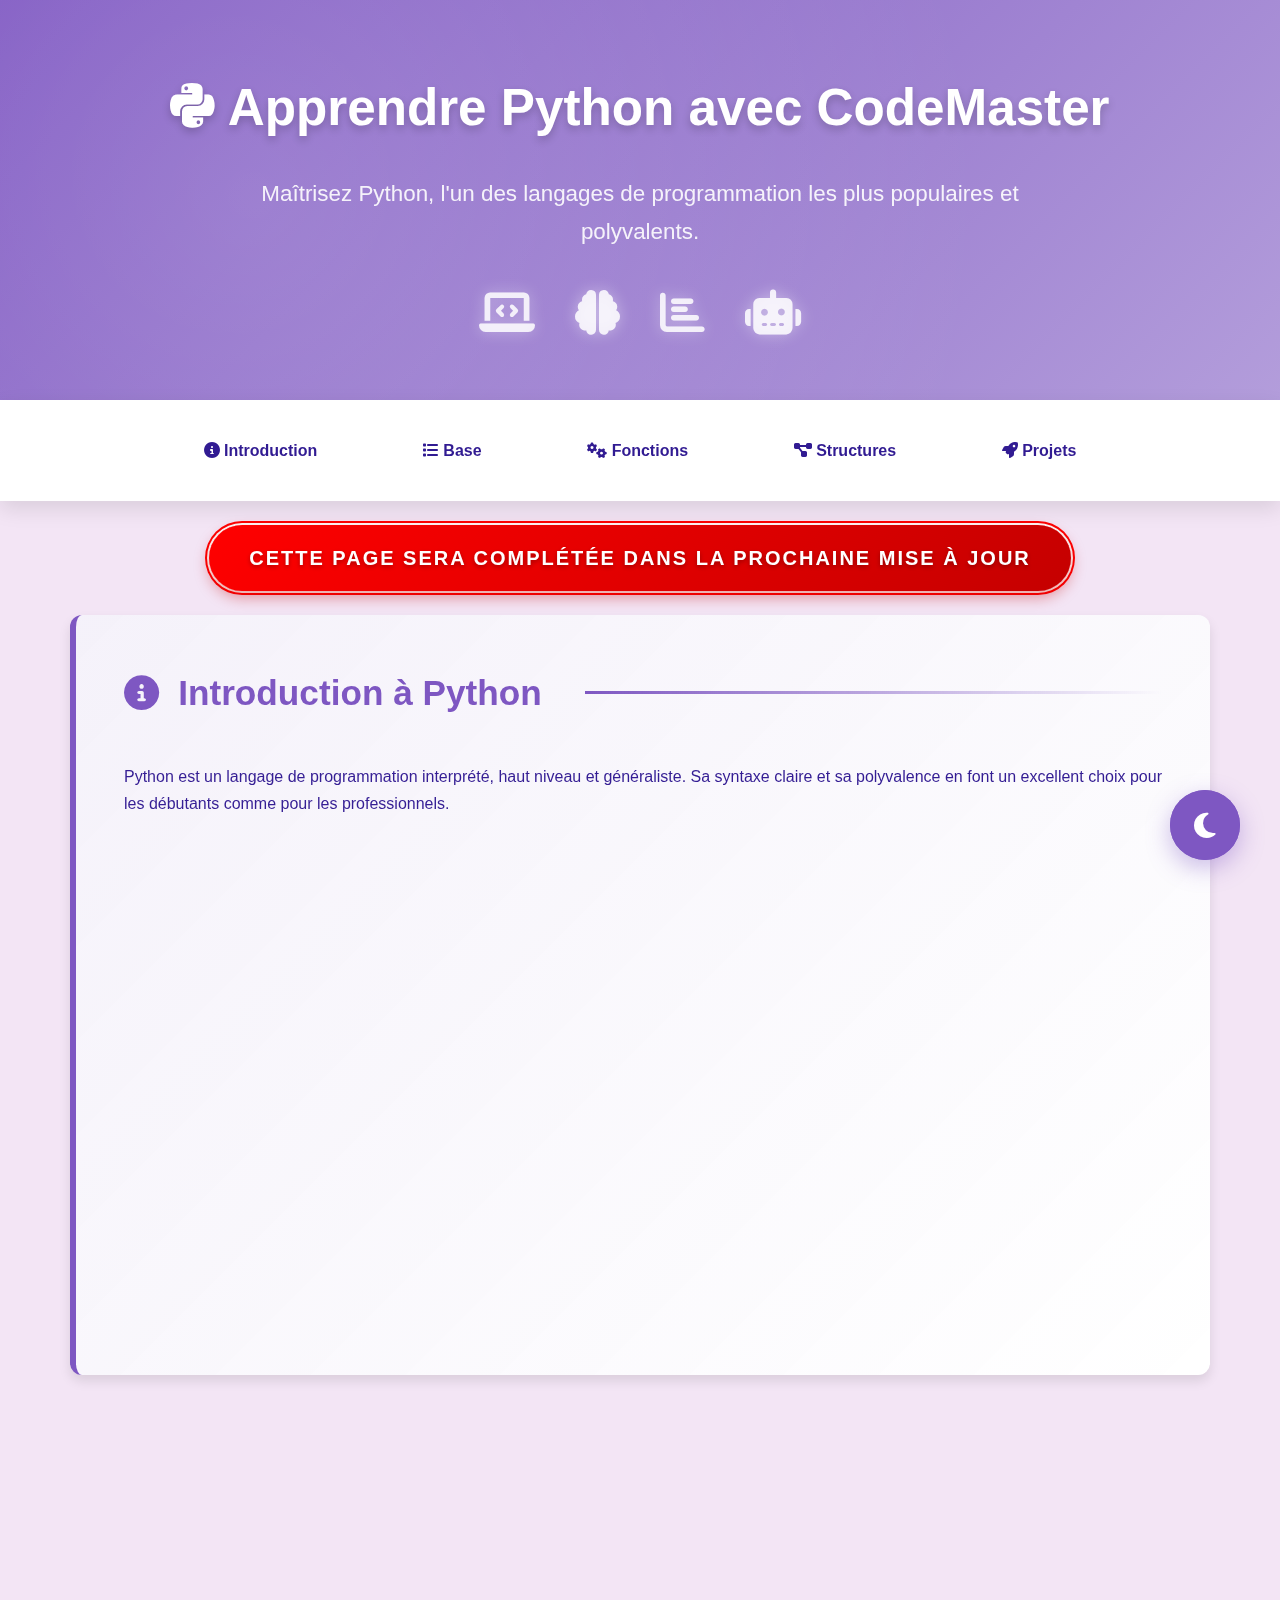
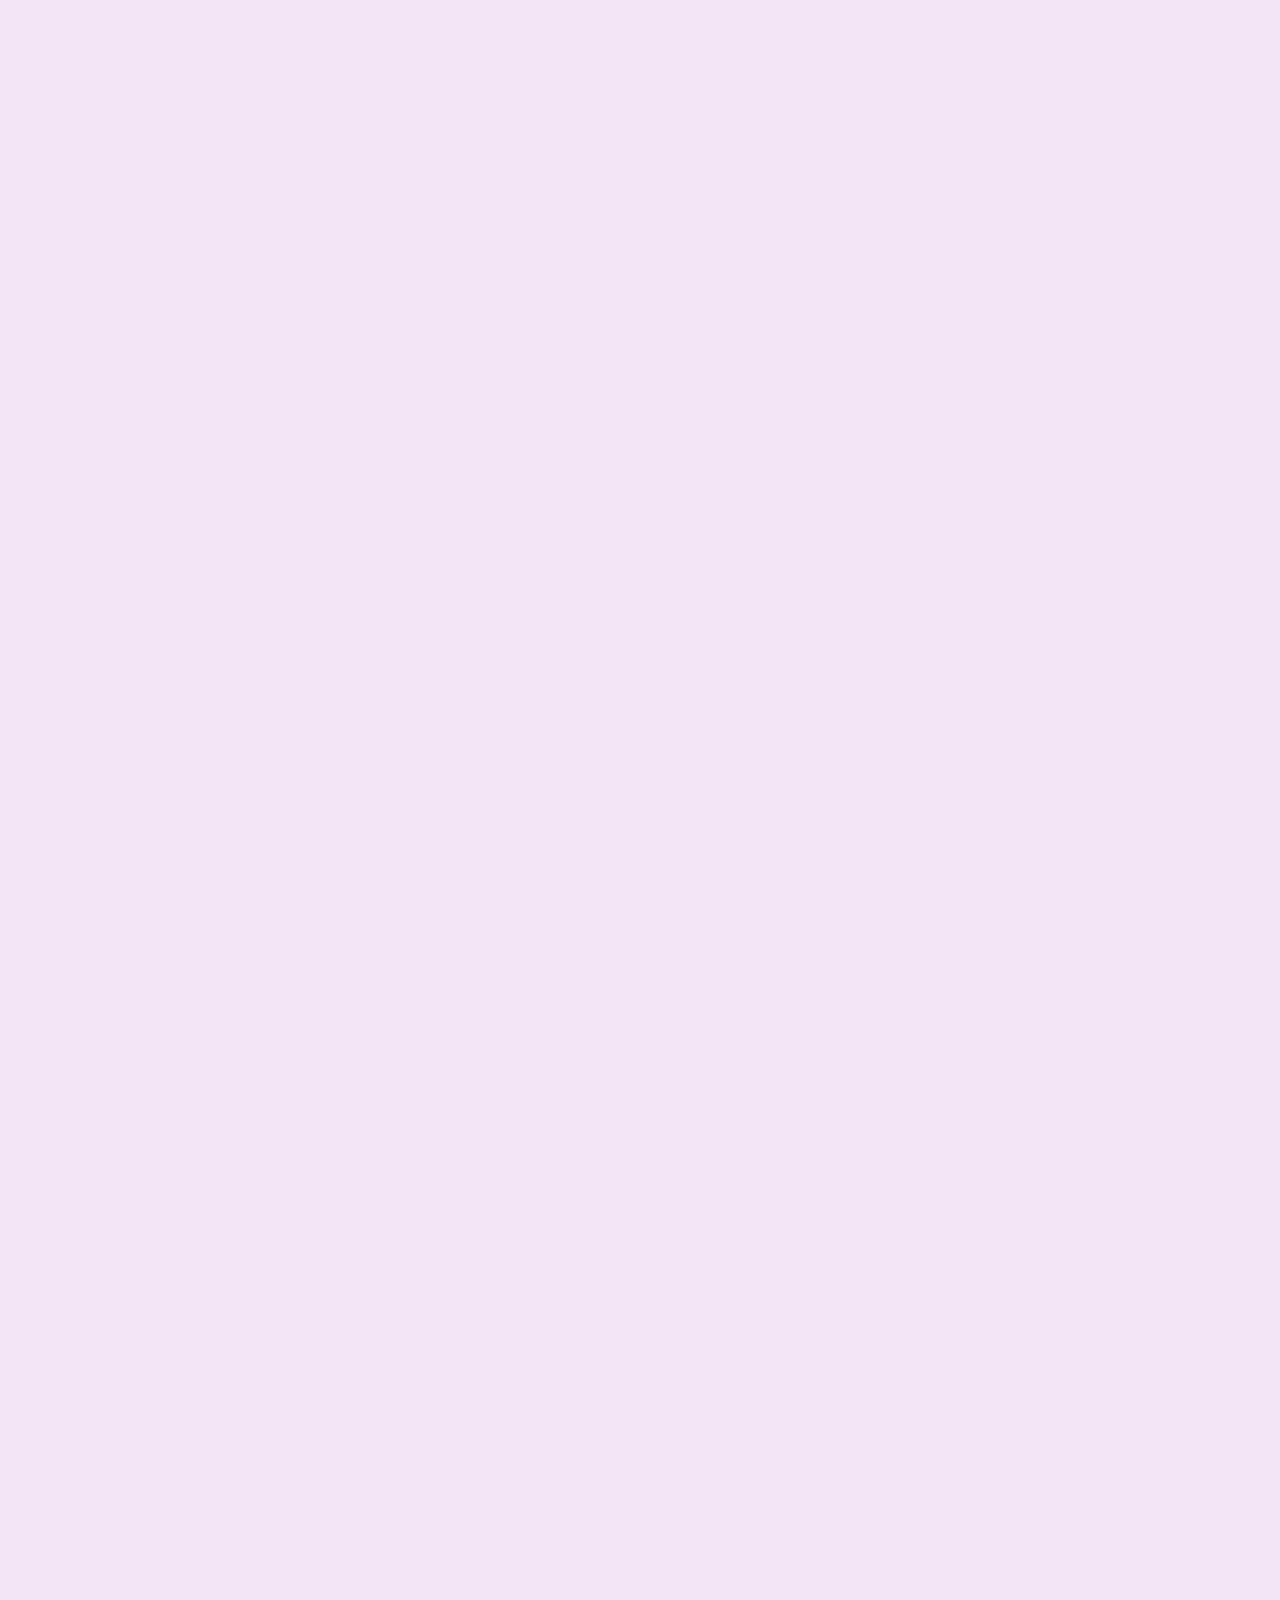
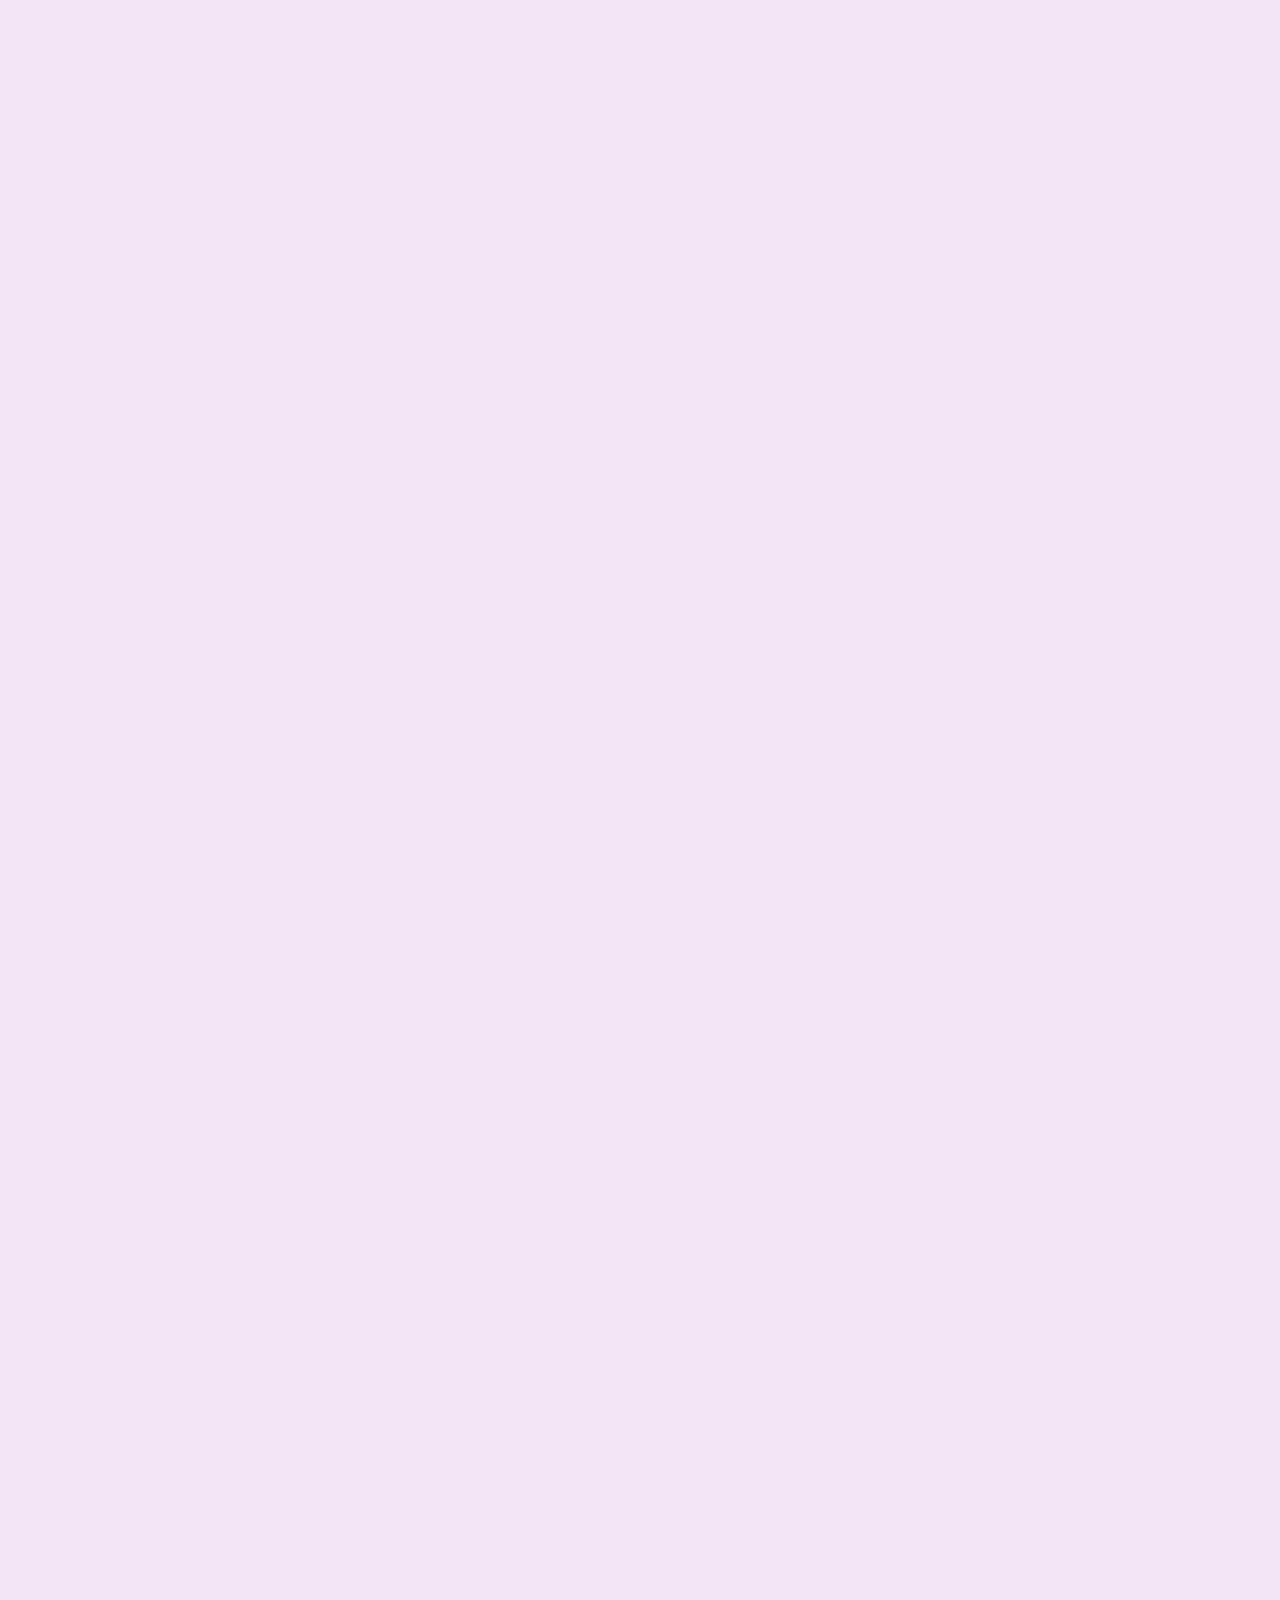
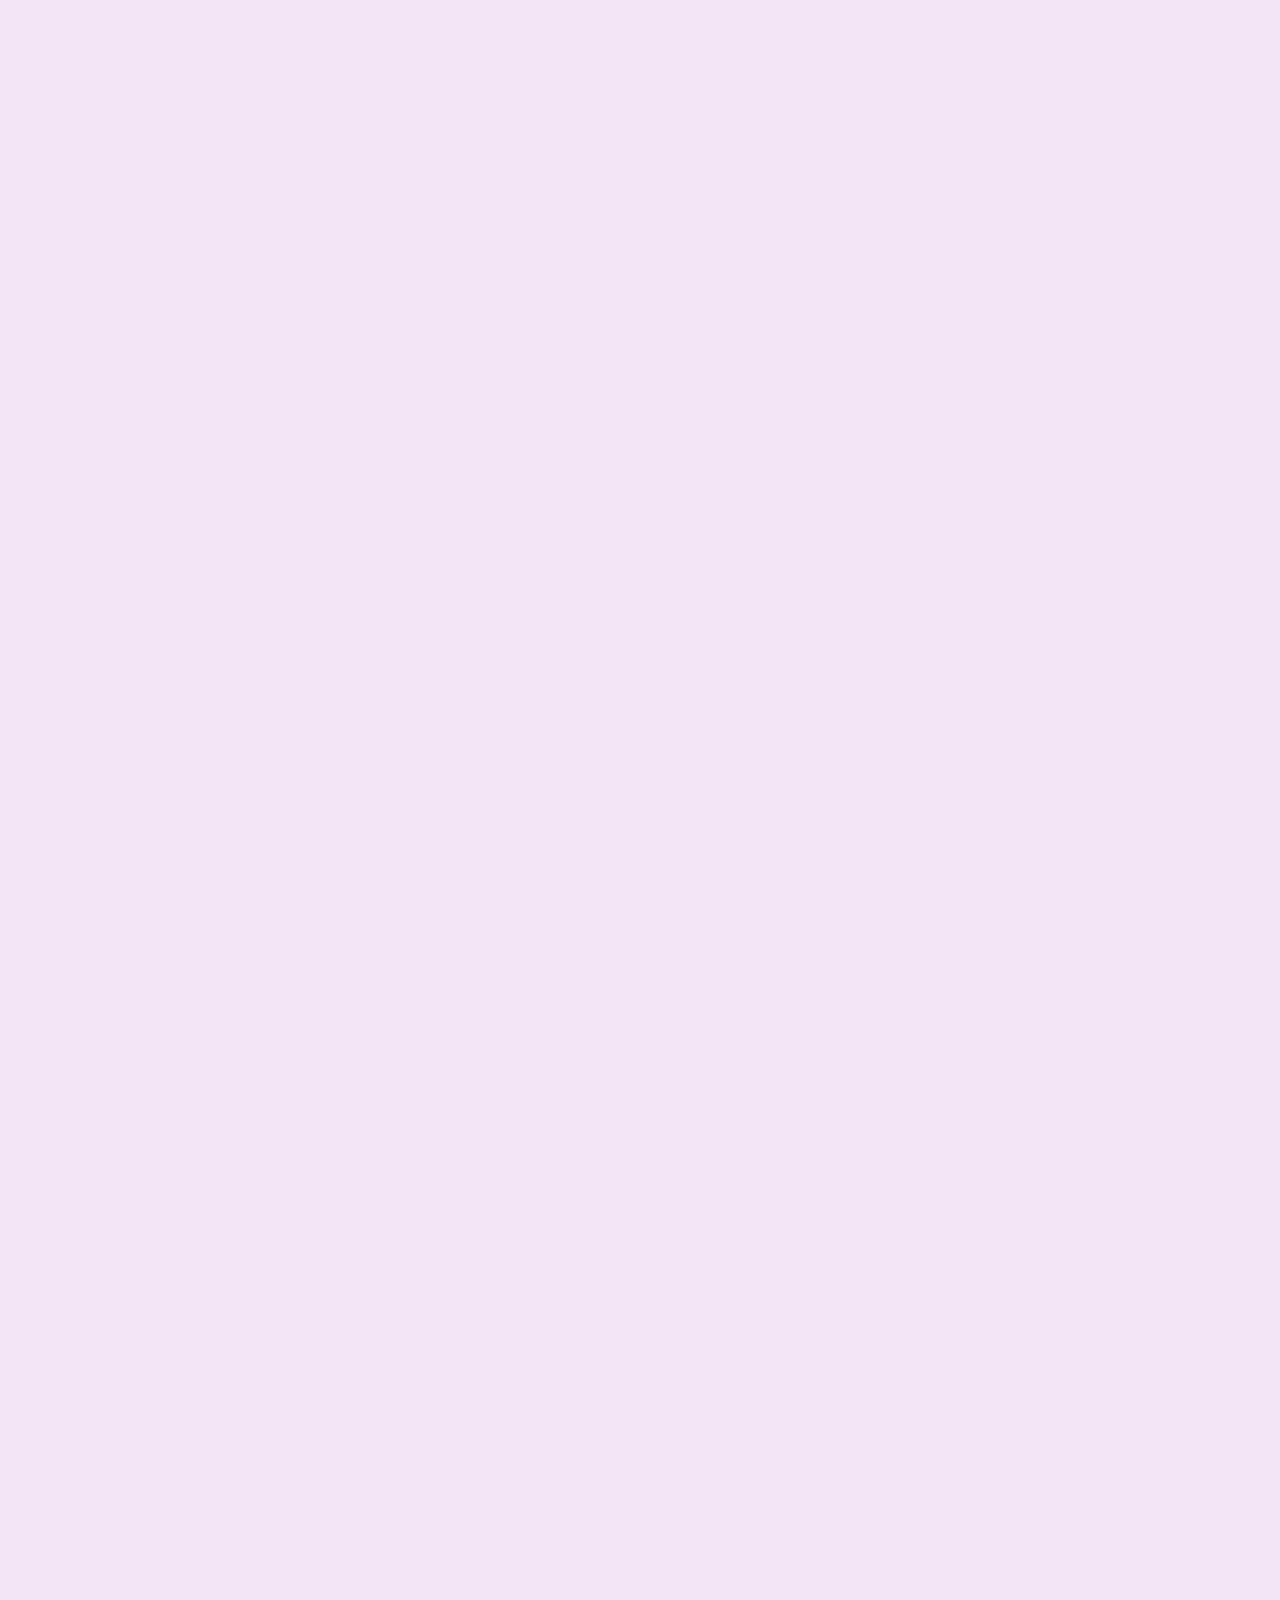
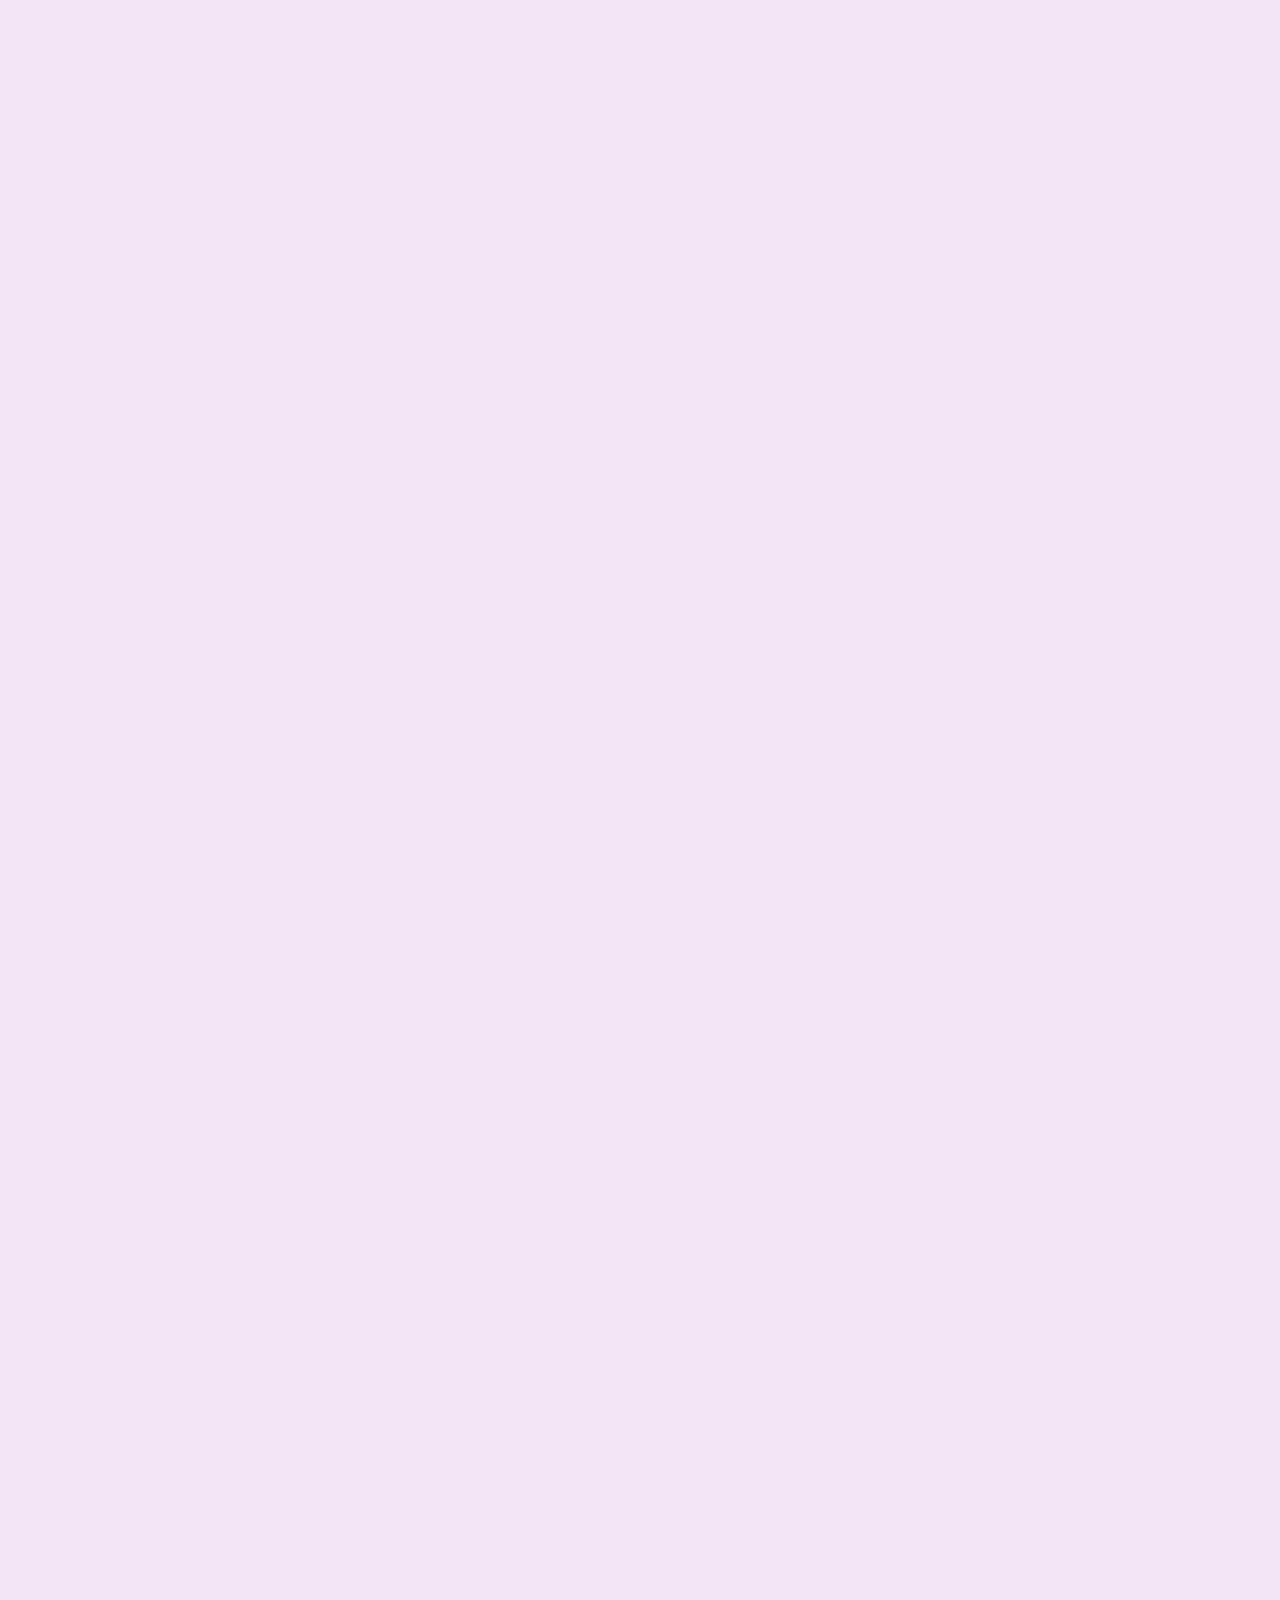
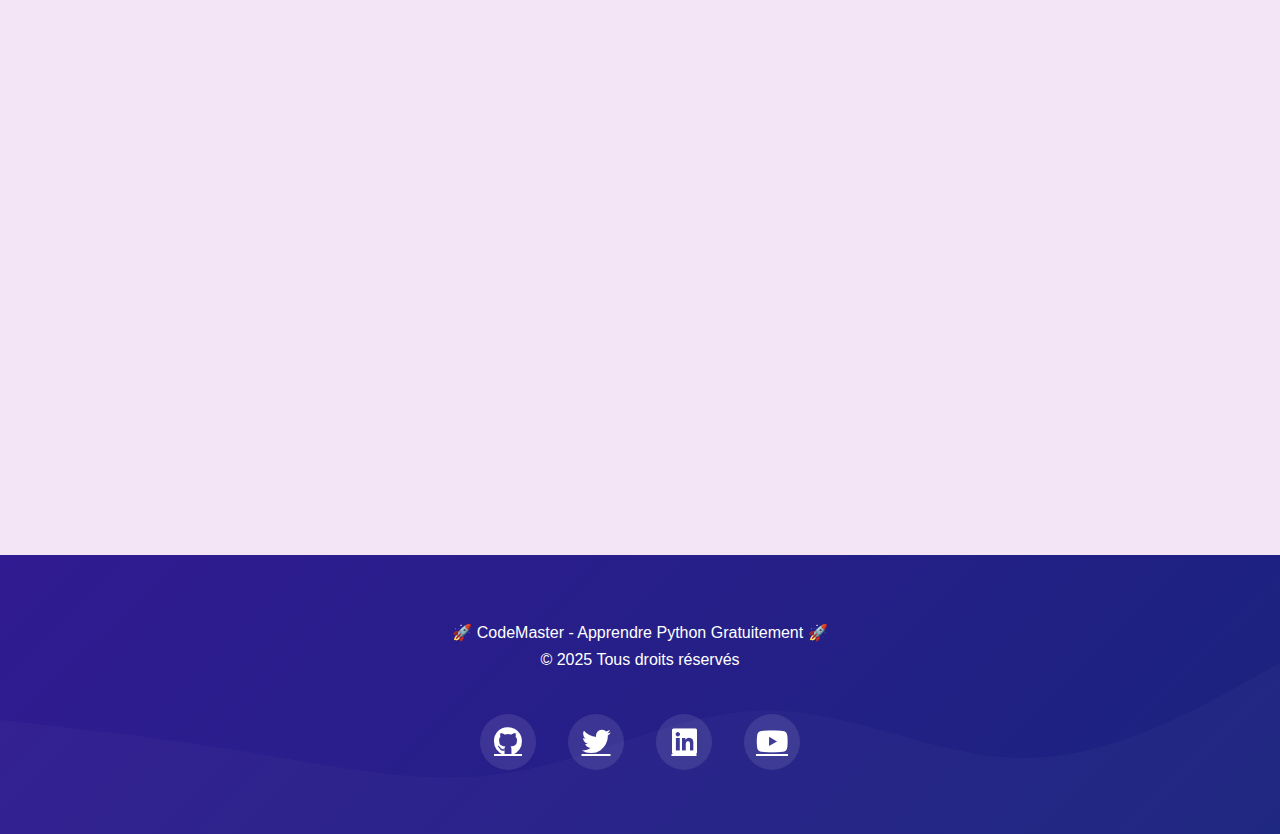
==== tuto/language/python.html @ 9c0e75cf "add_python" ====
<!DOCTYPE html>
<html lang="fr">

<head>
    <meta charset="UTF-8">
    <meta name="viewport" content="width=device-width, initial-scale=1.0">
    <title>Apprendre Python - CodeMaster</title>
    <link rel="stylesheet" href="https://cdnjs.cloudflare.com/ajax/libs/font-awesome/6.4.0/css/all.min.css">
    <link rel="stylesheet" href="css/python.css">
    <link rel="icon" href="../../assets/logo/logo_furnishcode.svg">
</head>

<body>
    <header>
        <div class="container">
            <h1><i class="fab fa-python"></i> Apprendre Python avec CodeMaster</h1>
            <p>Maîtrisez Python, l'un des langages de programmation les plus populaires et polyvalents.</p>
            <div class="header-icons">
                <i class="fas fa-laptop-code" title="Développement"></i>
                <i class="fas fa-brain" title="Intelligence Artificielle"></i>
                <i class="fas fa-chart-bar" title="Data Science"></i>
                <i class="fas fa-robot" title="Automatisation"></i>
            </div>
        </div>
    </header>

    <nav>
        <div class="container">
            <ul>
                <li><a href="#intro"><i class="fas fa-info-circle"></i> Introduction</a></li>
                <li><a href="#base"><i class="fa-solid fa-list"></i> Base</a></li>

                <li><a href="#fonctions"><i class="fas fa-cogs"></i> Fonctions</a></li>
                <li><a href="#structures"><i class="fas fa-project-diagram"></i> Structures</a></li>
                <li><a href="#projets"><i class="fas fa-rocket"></i> Projets</a></li>
            </ul>
        </div>
    </nav>

    <p class="comin_soon">Cette page sera complétée dans la prochaine mise à jour</p>



    <main class="container">
        <section id="intro" class="chapter">
            <h2><i class="fas fa-info-circle"></i> Introduction à Python</h2>
            <p>Python est un langage de programmation interprété, haut niveau et généraliste. Sa syntaxe claire et sa
                polyvalence en font un excellent choix pour les débutants comme pour les professionnels.</p>

            <div class="cards-grid">
                <div class="card">
                    <div class="card-header">
                        <i class="fas fa-star"></i>
                        <h3>Pourquoi Python?</h3>
                    </div>
                    <div class="card-body">
                        <ul>
                            <li><i class="fas fa-check"></i> Syntaxe simple et lisible</li>
                            <li><i class="fas fa-check"></i> Grande communauté</li>
                            <li><i class="fas fa-check"></i> Multiples domaines d'application</li>
                            <li><i class="fas fa-check"></i> Bibliothèques puissantes</li>
                        </ul>
                    </div>
                </div>

                <div class="card">
                    <div class="card-header" style="border-top-color: #3776ab;">
                        <i class="fas fa-cubes"></i>
                        <h3>Domaines d'application</h3>
                    </div>
                    <div class="card-body">
                        <ul>
                            <li><i class="fas fa-check"></i> Développement Web (Django, Flask)</li>
                            <li><i class="fas fa-check"></i> Science des données (Pandas, NumPy)</li>
                            <li><i class="fas fa-check"></i> Machine Learning (TensorFlow, PyTorch)</li>
                            <li><i class="fas fa-check"></i> Automatisation et scripts</li>
                        </ul>
                    </div>
                </div>
            </div>
        </section>

        <section id="base" class="chapter">
            <h2><i class="fas fa-code"></i> Syntaxe de base</h2>
            <p>Découvrez les fondamentaux de la syntaxe Python.</p>

            <div class="code-example">
                <h3><i class="fas fa-terminal"></i> Premier programme</h3>
                <pre><code># Ceci est un commentaire
        print("Bonjour le monde!")  # Affiche du texte</code></pre>
            </div>

            <div class="cards-grid">
                <div class="card">
                    <div class="card-header">
                        <i class="fas fa-variable"></i>
                        <h3>Variables</h3>
                    </div>
                    <div class="card-body">
                        <pre><code># Déclaration de variables
        nom = "Alice"          # Chaîne de caractères
        age = 25               # Entier
        taille = 1.75          # Nombre flottant
        est_etudiant = True    # Booléen
        
        # Affectation multiple
        x, y, z = 1, 2, 3
        a = b = c = 0
        
        # Conversion de type
        nombre_texte = str(42)
        texte_nombre = int("123")
        </code></pre>
                    </div>
                </div>

                <div class="card">
                    <div class="card-header" style="border-top-color: #ffd43b;">
                        <i class="fas fa-calculator"></i>
                        <h3>Opérations</h3>
                    </div>
                    <div class="card-body">
                        <pre><code># Opérations de base
        a = 10
        b = 3
        
        somme = a + b       # 13
        difference = a - b  # 7
        produit = a * b     # 30
        quotient = a / b    # 3.333...
        puissance = a ** b  # 1000
        modulo = a % b      # 1
        
        # Opérations sur chaînes
        prenom = "Jean"
        nom_complet = prenom + " Dupont"  # Concaténation
        message = "Bonjour " * 3          # Répétition
        </code></pre>
                    </div>
                </div>

                <div class="card">
                    <div class="card-header" style="border-top-color: #4dabf7;">
                        <i class="fas fa-list"></i>
                        <h3>Structures de données</h3>
                    </div>
                    <div class="card-body">
                        <pre><code># Listes (mutables)
        nombres = [1, 2, 3, 4]
        nombres.append(5)  # Ajout élément
        
        # Tuples (immuables)
        coordonnees = (10, 20)
        
        # Dictionnaires
        personne = {"nom": "Alice", "age": 25}
        
        # Sets
        unique = {1, 2, 2, 3}  # {1, 2, 3}
        </code></pre>
                    </div>
                </div>

                <div class="card">
                    <div class="card-header" style="border-top-color: #f783ac;">
                        <i class="fas fa-project-diagram"></i>
                        <h3>Structures de contrôle</h3>
                    </div>
                    <div class="card-body">
                        <pre><code># Condition if-elif-else
        age = 18
        if age < 18:
            print("Mineur")
        elif age == 18:
            print("Majeur")
        else:
            print("Adulte")
        
        # Boucle for
        for i in range(5):  # 0 à 4
            print(i)
        
        # Boucle while
        compteur = 0
        while compteur < 3:
            print(compteur)
            compteur += 1
        </code></pre>
                    </div>
                </div>
            </div>

            <div class="code-example">
                <h3><i class="fas fa-function"></i> Fonctions</h3>
                <pre><code># Définition de fonction
        def saluer(nom, fois=1):
            """Fonction qui salue une personne"""
            for _ in range(fois):
                print(f"Bonjour {nom}!")
        
        # Appel de fonction
        saluer("Marie", 2)
        
        # Fonction avec retour
        def carre(x):
            return x ** 2
        </code></pre>
            </div>

            <div class="code-example">
                <h3><i class="fas fa-file-import"></i> Modules et imports</h3>
                <pre><code># Import de module
        import math
        racine = math.sqrt(16)
        
        # Import spécifique
        from random import randint
        nombre_aleatoire = randint(1, 100)
        
        # Création de module
        # (fichier mon_module.py)
        # import mon_module
        </code></pre>
            </div>

            <div class="cards-grid">
                <div class="card">
                    <div class="card-header" style="border-top-color: #20c997;">
                        <i class="fas fa-code-branch"></i>
                        <h3>Gestion des erreurs</h3>
                    </div>
                    <div class="card-body">
                        <pre><code># Try-except
        try:
            resultat = 10 / 0
        except ZeroDivisionError:
            print("Division par zéro!")
        
        # Gestion multiple
        try:
            # code potentiellement problématique
        except (TypeError, ValueError) as e:
            print(f"Erreur: {e}")
        </code></pre>
                    </div>
                </div>

                <div class="card">
                    <div class="card-header" style="border-top-color: #9775fa;">
                        <i class="fas fa-file-alt"></i>
                        <h3>Manipulation de fichiers</h3>
                    </div>
                    <div class="card-body">
                        <pre><code># Écriture
        with open("fichier.txt", "w") as f:
            f.write("Bonjour\nMonde")
        
        # Lecture
        with open("fichier.txt", "r") as f:
            contenu = f.read()
            lignes = f.readlines()  # Liste des lignes
        </code></pre>
                    </div>
                </div>
            </div>

            <div class="code-example">
                <h3><i class="fas fa-list-ol"></i> Compréhensions</h3>
                <pre><code># Liste en compréhension
        carres = [x**2 for x in range(10)]
        pairs = [x for x in range(20) if x % 2 == 0]
        
        # Dictionnaire en compréhension
        dico = {x: x**2 for x in range(5)}
        
        # Set en compréhension
        unique_letters = {c for c in 'abracadabra'}
        </code></pre>
            </div>

            <div class="code-example">
                <h3><i class="fas fa-lambda"></i> Fonctions lambda</h3>
                <pre><code># Fonction anonyme
        double = lambda x: x * 2
        
        # Utilisation avec map
        nombres = [1, 2, 3]
        doubles = list(map(lambda x: x*2, nombres))
        
        # Utilisation avec filter
        pairs = list(filter(lambda x: x%2 == 0, nombres))
        </code></pre>
            </div>
        </section>

        <section id="fonctions" class="chapter">
            <h2><i class="fas fa-cogs"></i> Fonctions et Modules</h2>
            <p>Apprenez à structurer votre code avec des fonctions et à utiliser des modules.</p>

            <div class="code-example">
                <h3><i class="fas fa-function"></i> Définition de fonction</h3>
                <pre><code>def saluer(nom):
    """Cette fonction salue la personne passée en paramètre"""
    return f"Bonjour, {nom}!"

message = saluer("Alice")
print(message)  # Affiche: Bonjour, Alice!</code></pre>
            </div>

            <div class="cards-grid">
                <div class="card">
                    <div class="card-header" style="border-top-color: #4584b6;">
                        <i class="fas fa-box-open"></i>
                        <h3>Modules</h3>
                    </div>
                    <div class="card-body">
                        <pre><code># Importer un module
import math

# Utiliser ses fonctions
racine = math.sqrt(16)  # 4.0
pi = math.pi            # 3.141592...</code></pre>
                    </div>
                </div>

                <div class="card">
                    <div class="card-header" style="border-top-color: #4b8bbe;">
                        <i class="fas fa-random"></i>
                        <h3>Fonctions Lambda</h3>
                    </div>
                    <div class="card-body">
                        <pre><code># Fonction lambda (anonyme)
carre = lambda x: x ** 2

print(carre(5))  # Affiche: 25</code></pre>
                    </div>
                </div>
            </div>
        </section>

        <section id="structures" class="chapter">
            <h2><i class="fas fa-project-diagram"></i> Structures de données</h2>
            <p>Découvrez les principales structures de données en Python.</p>

            <div class="cards-grid">
                <div class="card">
                    <div class="card-header" style="border-top-color: #ff2d20;">
                        <i class="fas fa-list"></i>
                        <h3>Listes</h3>
                    </div>
                    <div class="card-body">
                        <pre><code># Création d'une liste
fruits = ["pomme", "banane", "cerise"]

# Accès aux éléments
premier = fruits[0]  # "pomme"

# Ajout d'un élément
fruits.append("orange")</code></pre>
                    </div>
                </div>

                <div class="card">
                    <div class="card-header" style="border-top-color: #3572a5;">
                        <i class="fas fa-key"></i>
                        <h3>Dictionnaires</h3>
                    </div>
                    <div class="card-body">
                        <pre><code># Création d'un dictionnaire
personne = {
    "nom": "Alice",
    "age": 25,
    "ville": "Paris"
}

# Accès aux valeurs
nom = personne["nom"]  # "Alice"</code></pre>
                    </div>
                </div>

                <div class="card">
                    <div class="card-header" style="border-top-color: #646464;">
                        <i class="fas fa-brackets-curly"></i>
                        <h3>Tuples et Sets</h3>
                    </div>
                    <div class="card-body">
                        <pre><code># Tuple (immuable)
coordonnees = (48.8566, 2.3522)

# Set (collection non ordonnée)
couleurs = {"rouge", "vert", "bleu"}</code></pre>
                    </div>
                </div>
            </div>
        </section>

        <section id="projets" class="chapter">
            <h2><i class="fas fa-rocket"></i> Projets pratiques</h2>
            <p>Appliquez vos connaissances avec ces projets concrets.</p>

            <div class="cards-grid">
                <div class="card">
                    <div class="card-header" style="border-top-color: #ff5722;">
                        <i class="fas fa-calculator"></i>
                        <h3>Calculatrice</h3>
                    </div>
                    <div class="card-body">
                        <p>Créez une calculatrice simple en ligne de commande.</p>
                        <a href="#" class="btn" style="background-color: #ff5722;">Voir le tutoriel</a>
                    </div>
                </div>

                <div class="card">
                    <div class="card-header" style="border-top-color: #4caf50;">
                        <i class="fas fa-tasks"></i>
                        <h3>To-Do List</h3>
                    </div>
                    <div class="card-body">
                        <p>Développez une application de liste de tâches.</p>
                        <a href="#" class="btn" style="background-color: #4caf50;">Voir le tutoriel</a>
                    </div>
                </div>

                <div class="card">
                    <div class="card-header" style="border-top-color: #2196f3;">
                        <i class="fas fa-chart-line"></i>
                        <h3>Analyse de données</h3>
                    </div>
                    <div class="card-body">
                        <p>Analysez des données avec Pandas et Matplotlib.</p>
                        <a href="#" class="btn" style="background-color: #2196f3;">Voir le tutoriel</a>
                    </div>
                </div>
            </div>

            <div class="next-steps">
                <h3><i class="fas fa-graduation-cap"></i> Pour aller plus loin</h3>
                <div class="resources-grid">
                    <a href="#" class="resource-card">
                        <i class="fab fa-youtube"></i>
                        <span>Tutoriels vidéo</span>
                    </a>
                    <a href="#" class="resource-card">
                        <i class="fas fa-book"></i>
                        <span>Documentation officielle</span>
                    </a>
                    <a href="#" class="resource-card">
                        <i class="fas fa-laptop-code"></i>
                        <span>Exercices pratiques</span>
                    </a>
                </div>
            </div>
        </section>
    </main>

    <footer>
        <div class="container">
            <p>🚀 CodeMaster - Apprendre Python Gratuitement 🚀</p>
            <p>© 2025 Tous droits réservés</p>
            <div class="social-links">
                <a href="#" title="GitHub"><i class="fab fa-github"></i></a>
                <a href="#" title="Twitter"><i class="fab fa-twitter"></i></a>
                <a href="#" title="LinkedIn"><i class="fab fa-linkedin"></i></a>
                <a href="#" title="YouTube"><i class="fab fa-youtube"></i></a>
            </div>
        </div>
    </footer>

    <div class="dark-mode-toggle" onclick="toggleDarkMode()">
        <i class="fas fa-moon"></i>
    </div>

    <script src="https://cdnjs.cloudflare.com/ajax/libs/jquery/3.6.0/jquery.min.js"></script>
    <script>
        // Dark Mode Toggle
        function toggleDarkMode() {
            document.body.classList.toggle('dark-mode');
            const icon = document.querySelector('.dark-mode-toggle i');
            if (document.body.classList.contains('dark-mode')) {
                icon.classList.replace('fa-moon', 'fa-sun');
            } else {
                icon.classList.replace('fa-sun', 'fa-moon');
            }
        }

        // Smooth scrolling for navigation links
        $('nav a').on('click', function (e) {
            if (this.hash !== '') {
                e.preventDefault();
                const hash = this.hash;
                $('html, body').animate({
                    scrollTop: $(hash).offset().top - 80
                }, 800);
            }
        });

        // Add animation to cards when they come into view
        const observer = new IntersectionObserver((entries) => {
            entries.forEach(entry => {
                if (entry.isIntersecting) {
                    entry.target.style.opacity = 1;
                    entry.target.style.transform = 'translateY(0)';
                }
            });
        }, { threshold: 0.1 });

        document.querySelectorAll('.card, .chapter').forEach(el => {
            el.style.opacity = 0;
            el.style.transform = 'translateY(20px)';
            el.style.transition = 'opacity 0.6s ease, transform 0.6s ease';
            observer.observe(el);
        });
    </script>
</body>

</html>
---- tuto/language/css/python.css ----
:root {
    --primary-color: #7e57c2;
    --secondary-color: #b39ddb;
    --accent-color: #ff9800;
    --light-color: #f3e5f5;
    --dark-color: #311b92;
    --success-color: #4caf50;
    --warning-color: #ffc107;
    --danger-color: #f44336;
    --border-radius: 12px;
    --box-shadow: 0 6px 12px rgba(0, 0, 0, 0.1);
    --transition: all 0.4s cubic-bezier(0.25, 0.8, 0.25, 1);
    --glow: 0 0 20px rgba(126, 87, 194, 0.6);
    --text-shadow: 0 2px 4px rgba(0, 0, 0, 0.1);
}

* {
    margin: 0;
    padding: 0;
    box-sizing: border-box;
}

body {
    font-family: 'Segoe UI', Tahoma, Geneva, Verdana, sans-serif;
    line-height: 1.7;
    background-color: var(--light-color);
    color: var(--dark-color);
    overflow-x: hidden;
    scroll-behavior: smooth;
}

.container {
    max-width: 1200px;
    margin: 0 auto;
    padding: 0 30px;
}

/* Header Styles - Enhanced with 3D effect */
header {
    background: linear-gradient(135deg, var(--primary-color), var(--secondary-color));
    color: white;
    padding: 4rem 0;
    text-align: center;
    position: relative;
    overflow: hidden;
    box-shadow: var(--box-shadow);
    transform-style: preserve-3d;
    perspective: 1000px;
}

header::before {
    content: "";
    position: absolute;
    top: 0;
    left: 0;
    width: 100%;
    height: 100%;
    background: radial-gradient(circle at 20% 50%, rgba(255, 255, 255, 0.15) 0%, transparent 70%);
    animation: gradientShift 12s infinite alternate;
}

@keyframes gradientShift {
    0% { transform: translateX(0) translateY(0); }
    100% { transform: translateX(-20%) translateY(20%); }
}

header h1 {
    font-size: 3.2rem;
    margin-bottom: 1.5rem;
    position: relative;
    animation: fadeInDown 0.8s ease, glowPulse 4s infinite alternate;
    text-shadow: 0 4px 8px rgba(0, 0, 0, 0.2);
    transform: translateZ(20px);
}

header p {
    font-size: 1.4rem;
    max-width: 800px;
    margin: 0 auto 2rem;
    position: relative;
    animation: fadeInUp 1s ease;
    transform: translateZ(10px);
    opacity: 0.9;
}

.header-icons {
    margin-top: 2.5rem;
    display: flex;
    justify-content: center;
    gap: 2.5rem;
    animation: fadeIn 1.5s ease;
    transform-style: preserve-3d;
}

.header-icons i {
    font-size: 2.8rem;
    color: rgba(255, 255, 255, 0.85);
    transition: all 0.5s cubic-bezier(0.175, 0.885, 0.32, 1.275);
    text-shadow: 0 0 15px rgba(255, 255, 255, 0.4);
    transform: translateZ(30px);
}

.header-icons i:hover {
    color: white;
    transform: translateY(-8px) scale(1.3) rotate(10deg);
    text-shadow: 0 0 25px white, 0 0 15px var(--accent-color);
    filter: drop-shadow(0 5px 15px rgba(255, 152, 0, 0.6));
}

/* Navigation - Enhanced with 3D tilt effect */
nav {
    background-color: white;
    box-shadow: 0 8px 20px rgba(0, 0, 0, 0.1);
    position: sticky;
    top: 0;
    z-index: 100;
    transform-style: preserve-3d;
}

nav ul {
    display: flex;
    justify-content: center;
    list-style: none;
    padding: 1.5rem 0;
}

nav li {
    margin: 0 1.8rem;
    position: relative;
    perspective: 1000px;
}

nav a {
    text-decoration: none;
    color: var(--dark-color);
    font-weight: 600;
    padding: 0.8rem 1.5rem;
    border-radius: var(--border-radius);
    transition: var(--transition);
    position: relative;
    display: inline-block;
    transform-style: preserve-3d;
}

nav a:hover {
    color: var(--primary-color);
    transform: translateY(-3px) rotateX(10deg);
}

nav a::before, nav a::after {
    content: '';
    position: absolute;
    bottom: -5px;
    left: 0;
    width: 100%;
    height: 3px;
    background: var(--primary-color);
    transform: scaleX(0);
    transform-origin: right;
    transition: transform 0.6s cubic-bezier(0.165, 0.84, 0.44, 1);
}

nav a::after {
    bottom: -8px;
    opacity: 0.5;
    transition-delay: 0.1s;
}

nav a:hover::before, nav a:hover::after {
    transform: scaleX(1);
    transform-origin: left;
}

/* Main Content - Enhanced with parallax effect */
main {
    padding: 4rem 0;
    transform-style: preserve-3d;
}

.chapter {
    background-color: white;
    border-radius: var(--border-radius);
    box-shadow: var(--box-shadow);
    padding: 3rem;
    margin-bottom: 4rem;
    transition: var(--transition);
    border-left: 6px solid var(--primary-color);
    position: relative;
    overflow: hidden;
    transform-style: preserve-3d;
}

.chapter::before {
    content: '';
    position: absolute;
    top: 0;
    left: 0;
    width: 100%;
    height: 100%;
    background: linear-gradient(135deg, rgba(126, 87, 194, 0.08) 0%, transparent 100%);
    pointer-events: none;
    transform: translateZ(-1px);
}

.chapter:hover {
    transform: translateY(-12px) rotateX(1deg);
    box-shadow: 0 20px 40px rgba(0, 0, 0, 0.2);
}

.chapter h2 {
    color: var(--primary-color);
    margin-bottom: 2.5rem;
    font-size: 2.2rem;
    display: flex;
    align-items: center;
    gap: 1.2rem;
    position: relative;
    transform: translateZ(20px);
}

.chapter h2::after {
    content: '';
    flex: 1;
    height: 3px;
    background: linear-gradient(to right, var(--primary-color), transparent);
    margin-left: 1.5rem;
    animation: lineExpand 1s ease-out;
}

@keyframes lineExpand {
    from { width: 0; }
    to { width: 100%; }
}

/* Cards Grid - Enhanced with 3D flip effect */
.cards-grid {
    display: grid;
    grid-template-columns: repeat(auto-fill, minmax(320px, 1fr));
    gap: 2.5rem;
    margin-top: 3rem;
    perspective: 2000px;
}

.card {
    background: white;
    border-radius: var(--border-radius);
    box-shadow: var(--box-shadow);
    overflow: hidden;
    transition: var(--transition);
    border-top: 6px solid var(--primary-color);
    position: relative;
    transform-style: preserve-3d;
}

.card::before {
    content: '';
    position: absolute;
    top: 0;
    left: 0;
    width: 100%;
    height: 100%;
    background: linear-gradient(135deg, rgba(126, 87, 194, 0.1) 0%, transparent 100%);
    pointer-events: none;
    transform: translateZ(-1px);
}

.card:hover {
    transform: translateY(-15px) rotateY(5deg);
    box-shadow: 0 25px 50px rgba(0, 0, 0, 0.25);
}

.card-header {
    padding: 2rem;
    background: var(--primary-color);
    color: white;
    display: flex;
    align-items: center;
    gap: 1.5rem;
    position: relative;
    overflow: hidden;
    transform-style: preserve-3d;
}

.card-header::before {
    content: '';
    position: absolute;
    top: -50%;
    left: -50%;
    width: 200%;
    height: 200%;
    background: linear-gradient(45deg, transparent, rgba(255, 255, 255, 0.15), transparent);
    transform: rotate(45deg);
    transition: all 0.8s cubic-bezier(0.19, 1, 0.22, 1);
}

.card:hover .card-header::before {
    left: 100%;
    animation: shine 1.5s;
}

.card-header i {
    font-size: 2.5rem;
    transition: all 0.5s cubic-bezier(0.175, 0.885, 0.32, 1.275);
    transform: translateZ(10px);
}

.card:hover .card-header i {
    transform: rotate(20deg) scale(1.3);
    filter: drop-shadow(0 5px 10px rgba(0, 0, 0, 0.3));
}

.card-body {
    padding: 2rem;
    background-color: white;
    transform-style: preserve-3d;
}

.card-body ul {
    list-style: none;
    padding-left: 0;
    margin: 0;
}

.card-body li {
    margin-bottom: 1.2rem;
    display: flex;
    align-items: center;
    gap: 1rem;
    transition: var(--transition);
    padding: 0.8rem 1rem;
    border-radius: 8px;
    background-color: rgba(126, 87, 194, 0.05);
    transform: translateZ(5px);
}

.card-body li:hover {
    transform: translateX(10px) scale(1.02);
    background-color: rgba(126, 87, 194, 0.1);
    box-shadow: 0 4px 12px rgba(126, 87, 194, 0.15);
}

.card-body li i {
    color: var(--primary-color);
    font-size: 1.2rem;
    flex-shrink: 0;
    transition: all 0.3s ease;
}

.card-body li:hover i {
    transform: rotate(15deg) scale(1.2);
    color: var(--accent-color);
}

/* Buttons - Enhanced with 3D press effect */
.btn {
    display: inline-block;
    background-color: var(--primary-color);
    color: white;
    padding: 1.2rem 2.5rem;
    border: none;
    border-radius: 50px;
    cursor: pointer;
    font-weight: 600;
    text-decoration: none;
    transition: var(--transition);
    margin: 1.5rem 0 0;
    box-shadow: 0 8px 20px rgba(126, 87, 194, 0.3);
    position: relative;
    overflow: hidden;
    z-index: 1;
    transform-style: preserve-3d;
}

.btn::before {
    content: '';
    position: absolute;
    top: 0;
    left: 0;
    width: 100%;
    height: 100%;
    background: linear-gradient(135deg, rgba(255, 255, 255, 0.3) 0%, transparent 100%);
    z-index: -1;
    transition: var(--transition);
}

.btn:hover {
    background-color: #5e35b1;
    transform: translateY(-8px) scale(1.05);
    box-shadow: 0 15px 30px rgba(126, 87, 194, 0.4);
}

.btn:active {
    transform: translateY(2px) scale(0.98);
}

.btn-outline {
    background-color: transparent;
    border: 3px solid var(--primary-color);
    color: var(--primary-color);
    position: relative;
    overflow: hidden;
}

.btn-outline::before {
    content: '';
    position: absolute;
    top: 0;
    left: -100%;
    width: 100%;
    height: 100%;
    background: var(--primary-color);
    transition: var(--transition);
    z-index: -1;
}

.btn-outline:hover {
    color: white;
    box-shadow: var(--glow);
    border-color: transparent;
}

/* Footer - Enhanced with wave effect */
footer {
    background: linear-gradient(135deg, var(--dark-color), #1a237e);
    color: white;
    text-align: center;
    padding: 4rem 0;
    margin-top: 4rem;
    position: relative;
    overflow: hidden;
}

footer::before {
    content: '';
    position: absolute;
    top: 0;
    left: 0;
    width: 100%;
    height: 100%;
    background: url('data:image/svg+xml;utf8,<svg xmlns="http://www.w3.org/2000/svg" viewBox="0 0 1440 320"><path fill="rgba(255,255,255,0.05)" d="M0,192L48,197.3C96,203,192,213,288,229.3C384,245,480,267,576,250.7C672,235,768,181,864,181.3C960,181,1056,235,1152,234.7C1248,235,1344,181,1392,154.7L1440,128L1440,320L1392,320C1344,320,1248,320,1152,320C1056,320,960,320,864,320C768,320,672,320,576,320C480,320,384,320,288,320C192,320,96,320,48,320L0,320Z"></path></svg>');
    background-size: cover;
    background-position: bottom;
    opacity: 0.5;
    animation: wave 12s linear infinite;
}

@keyframes wave {
    0% { background-position-x: 0; }
    100% { background-position-x: 1440px; }
}

.social-links {
    display: flex;
    justify-content: center;
    gap: 2rem;
    margin-top: 2.5rem;
    transform-style: preserve-3d;
}

.social-links a {
    color: white;
    font-size: 1.8rem;
    transition: all 0.5s cubic-bezier(0.175, 0.885, 0.32, 1.275);
    width: 56px;
    height: 56px;
    border-radius: 50%;
    display: flex;
    align-items: center;
    justify-content: center;
    background: rgba(255, 255, 255, 0.1);
    position: relative;
    overflow: hidden;
    transform: translateZ(20px);
}

.social-links a::before {
    content: '';
    position: absolute;
    top: 0;
    left: 0;
    width: 100%;
    height: 100%;
    background: linear-gradient(45deg, var(--primary-color), var(--secondary-color));
    z-index: -1;
    opacity: 0;
    transition: opacity 0.4s ease;
}

.social-links a:hover {
    color: white;
    transform: translateY(-8px) scale(1.2) rotate(10deg);
    background: transparent;
    box-shadow: 0 12px 25px rgba(126, 87, 194, 0.4);
}

.social-links a:hover::before {
    opacity: 1;
}

.social-links a:hover i {
    transform: scale(1.2);
    filter: drop-shadow(0 2px 5px rgba(0, 0, 0, 0.3));
}

/* Dark Mode Toggle - Enhanced with glow */
.dark-mode-toggle {
    position: fixed;
    bottom: 2.5rem;
    right: 2.5rem;
    background-color: var(--primary-color);
    color: white;
    width: 70px;
    height: 70px;
    border-radius: 50%;
    display: flex;
    align-items: center;
    justify-content: center;
    cursor: pointer;
    box-shadow: 0 8px 25px rgba(126, 87, 194, 0.4);
    z-index: 100;
    transition: var(--transition);
    transform-style: preserve-3d;
}

.dark-mode-toggle::before {
    content: '';
    position: absolute;
    width: 100%;
    height: 100%;
    border-radius: 50%;
    background: var(--primary-color);
    z-index: -1;
    animation: pulseGlow 3s infinite;
}

.dark-mode-toggle:hover {
    transform: scale(1.15) rotate(45deg);
    box-shadow: 0 12px 30px rgba(126, 87, 194, 0.6);
}

.dark-mode-toggle i {
    font-size: 1.8rem;
    transition: var(--transition);
}

@keyframes pulseGlow {
    0%, 100% { transform: scale(1); opacity: 0.7; }
    50% { transform: scale(1.2); opacity: 0.3; }
}

/* Animations - Enhanced */
@keyframes fadeIn {
    from { opacity: 0; }
    to { opacity: 1; }
}

@keyframes fadeInDown {
    from { 
        opacity: 0;
        transform: translateY(-40px) rotateX(-15deg);
    }
    to { 
        opacity: 1;
        transform: translateY(0) rotateX(0);
    }
}

@keyframes fadeInUp {
    from { 
        opacity: 0;
        transform: translateY(40px) rotateX(15deg);
    }
    to { 
        opacity: 1;
        transform: translateY(0) rotateX(0);
    }
}

@keyframes glowPulse {
    0% { 
        text-shadow: 0 0 15px rgba(255, 255, 255, 0.4);
    }
    100% { 
        text-shadow: 0 0 25px rgba(255, 255, 255, 0.8), 0 0 15px var(--accent-color);
    }
}

@keyframes float {
    0%, 100% { transform: translateY(0) rotate(0); }
    50% { transform: translateY(-15px) rotate(5deg); }
}

@keyframes shine {
    0% { left: -100%; }
    20% { left: 100%; }
    100% { left: 100%; }
}

/* Responsive Design - Enhanced */
@media (max-width: 1200px) {
    .container {
        padding: 0 25px;
    }
    
    header h1 {
        font-size: 2.8rem;
    }
    
    .cards-grid {
        grid-template-columns: repeat(auto-fill, minmax(280px, 1fr));
    }
}

@media (max-width: 992px) {
    header {
        padding: 3.5rem 0;
    }
    
    header h1 {
        font-size: 2.5rem;
    }
    
    header p {
        font-size: 1.3rem;
    }
    
    .chapter {
        padding: 2.5rem;
    }
    
    .social-links a {
        width: 50px;
        height: 50px;
        font-size: 1.6rem;
    }
}

@media (max-width: 768px) {
    header {
        padding: 3rem 0;
    }
    
    header h1 {
        font-size: 2.2rem;
    }
    
    header p {
        font-size: 1.2rem;
    }
    
    .header-icons i {
        font-size: 2.2rem;
    }
    
    nav ul {
        flex-wrap: wrap;
        padding: 1rem;
    }
    
    nav li {
        margin: 0.5rem 1rem;
    }
    
    .cards-grid {
        grid-template-columns: 1fr;
        gap: 2rem;
    }
    
    .chapter {
        padding: 2rem;
    }
    
    .btn {
        padding: 1rem 2rem;
    }
    
    .dark-mode-toggle {
        width: 60px;
        height: 60px;
        bottom: 2rem;
        right: 2rem;
    }
}

@media (max-width: 576px) {
    .container {
        padding: 0 20px;
    }
    
    header h1 {
        font-size: 2rem;
    }
    
    header p {
        font-size: 1.1rem;
    }
    
    .header-icons {
        gap: 1.8rem;
    }
    
    .header-icons i {
        font-size: 2rem;
    }
    
    nav a {
        padding: 0.6rem 1rem;
    }
    
    .chapter {
        padding: 1.8rem;
    }
    
    .chapter h2 {
        font-size: 1.8rem;
    }
    
    .social-links {
        gap: 1.5rem;
    }
    
    .social-links a {
        width: 45px;
        height: 45px;
        font-size: 1.4rem;
    }
}

/* Dark Mode Styles - Enhanced */
body.dark-mode {
    background-color: #0a0433;
    color: #d1c4e9;
}

body.dark-mode header {
    background: linear-gradient(135deg, #4527a0, #7e57c2);
}

body.dark-mode nav {
    background-color: #1a237e;
    box-shadow: 0 8px 20px rgba(0, 0, 0, 0.4);
}

body.dark-mode nav a {
    color: #d1c4e9;
}

body.dark-mode nav a:hover {
    color: var(--secondary-color);
}

body.dark-mode .chapter,
body.dark-mode .card {
    background-color: #1a237e;
    color: #d1c4e9;
    box-shadow: 0 10px 20px rgba(0, 0, 0, 0.3);
}

body.dark-mode .card-header {
    background-color: #4527a0;
}

body.dark-mode footer {
    background: linear-gradient(135deg, #0a0433, #1a237e);
}

body.dark-mode .card-body li i {
    color: #b39ddb;
}

body.dark-mode .btn-outline {
    border-color: #b39ddb;
    color: #b39ddb;
}

body.dark-mode .btn-outline:hover {
    color: #0a0433;
}

/* Language Notice - Enhanced 3D effect */
.language-notice {
    display: flex;
    justify-content: center;
    align-items: center;
    min-height: 120px;
    padding: 1.5rem;
    perspective: 1000px;
    transform-style: preserve-3d;
}

.notice-container {
    position: relative;
    display: flex;
    gap: 1.5rem;
    padding: 2rem;
    border-radius: var(--border-radius);
    background: linear-gradient(135deg, #fff8e6 0%, #fff3d1 100%);
    border-left: 6px solid var(--warning-color);
    margin: 3rem auto;
    align-items: center;
    max-width: 700px;
    width: 90%;
    box-shadow: 0 8px 25px rgba(0,0,0,0.1);
    transform-style: preserve-3d;
    animation: floatIn 0.8s cubic-bezier(0.25, 0.46, 0.45, 0.94) both;
    overflow: hidden;
    transform: translateZ(10px);
}

.notice-container::before {
    content: '';
    position: absolute;
    top: 0;
    left: 0;
    width: 100%;
    height: 100%;
    background: linear-gradient(90deg, transparent, rgba(255,255,255,0.4), transparent);
    transform: translateX(-100%);
}

.notice-container:hover::before {
    animation: shine 1.8s infinite;
}

.notice-icon {
    font-size: 2.5rem;
    flex-shrink: 0;
    animation: bounce 2s infinite, rotate 8s infinite linear;
    filter: drop-shadow(0 4px 8px rgba(0,0,0,0.15));
    transform: translateZ(20px);
}

.notice-content {
    flex: 1;
    animation: textIn 1s 0.3s both;
    transform: translateZ(15px);
}

.notice-title {
    margin: 0 0 1rem 0;
    font-size: 1.5rem;
    color: #d4a017;
    text-shadow: var(--text-shadow);
}

.notice-message {
    margin: 0;
    font-size: 1.1rem;
    line-height: 1.7;
    color: #5c4b00;
    opacity: 0.9;
}

.js-highlight {
    position: relative;
    background-color: #fff3bf;
    padding: 0.4rem 0.8rem;
    border-radius: 8px;
    font-weight: bold;
    color: #b08c00;
    display: inline-block;
    animation: pulse 2s infinite;
    transform: translateZ(5px);
}

.js-highlight::after {
    content: '';
    position: absolute;
    top: -4px;
    left: -4px;
    right: -4px;
    bottom: -4px;
    border: 2px solid var(--warning-color);
    border-radius: 12px;
    animation: pulseBorder 2s infinite;
    opacity: 0;
}

.notice-pulse {
    position: absolute;
    width: 120px;
    height: 120px;
    background: rgba(255, 193, 7, 0.2);
    border-radius: 50%;
    top: 50%;
    left: -40px;
    transform: translateY(-50%);
    animation: pulseEffect 4s infinite;
    z-index: 0;
}

/* New Animations */
@keyframes rotate {
    from { transform: rotate(0); }
    to { transform: rotate(360deg); }
}

@keyframes tilt {
    0%, 100% { transform: rotate(0); }
    25% { transform: rotate(2deg); }
    75% { transform: rotate(-2deg); }
}

/* Responsive for Notice */
@media (max-width: 768px) {
    .notice-container {
        flex-direction: column;
        text-align: center;
        padding: 1.8rem;
    }
    
    .notice-icon {
        margin-bottom: 1rem;
        font-size: 2.2rem;
    }
    
    .notice-title {
        font-size: 1.3rem;
    }
    
    .notice-message {
        font-size: 1rem;
    }
    
    .notice-pulse {
        display: none;
    }
}
































.comin_soon {
    font-size: 1.25rem;
    font-weight: 800;
    color: #fff;
    text-align: center;
    background: linear-gradient(135deg, #ff0000, #c50000);
    padding: 1rem 2.5rem;
    border-radius: 50px;
    box-shadow: 0 6px 15px rgba(197, 0, 0, 0.4), 
                0 0 0 2px #fff, 
                0 0 0 4px #ff0000;
    margin: 1.5rem auto;
    text-transform: uppercase;
    letter-spacing: 2px;
    position: relative;
    overflow: hidden;
    z-index: 1;
    cursor: pointer;
    transition: all 0.5s cubic-bezier(0.19, 1, 0.22, 1);
    transform-style: preserve-3d;
    perspective: 500px;
    max-width: max-content;
    text-shadow: 0 2px 4px rgba(0, 0, 0, 0.3);
}

.comin_soon::before {
    content: '';
    position: absolute;
    top: 0;
    left: -100%;
    width: 100%;
    height: 100%;
    background: linear-gradient(90deg, 
                transparent, 
                rgba(255, 255, 255, 0.2), 
                transparent);
    transition: all 0.8s cubic-bezier(0.19, 1, 0.22, 1);
    z-index: -1;
}

.comin_soon::after {
    content: '';
    position: absolute;
    top: -5px;
    left: -5px;
    right: -5px;
    bottom: -5px;
    border-radius: 55px;
    border: 2px dashed rgba(255, 255, 255, 0.4);
    animation: rotateBorder 20s linear infinite;
    z-index: -1;
    pointer-events: none;
}

.comin_soon:hover {
    background: linear-gradient(135deg, #c50000, #8a0000);
    transform: translateY(-5px) scale(1.05);
    box-shadow: 0 12px 25px rgba(197, 0, 0, 0.6), 
                0 0 0 2px #fff, 
                0 0 0 4px #ff0000;
    letter-spacing: 3px;
}

.comin_soon:hover::before {
    left: 100%;
}

.comin_soon:active {
    transform: translateY(2px) scale(0.98);
}

/* Animation du texte */
.comin_soon span {
    display: inline-block;
    transition: transform 0.3s ease;
}

.comin_soon:hover span {
    animation: textBounce 0.8s ease;
}

/* Effet de particules */
.comin_soon .particle {
    position: absolute;
    background-color: rgba(255, 255, 255, 0.7);
    border-radius: 50%;
    pointer-events: none;
    animation: particlePop 1s ease-out forwards;
}

@keyframes rotateBorder {
    from { transform: rotate(0deg); }
    to { transform: rotate(360deg); }
}

@keyframes textBounce {
    0%, 100% { transform: translateY(0); }
    50% { transform: translateY(-8px); }
}

@keyframes particlePop {
    0% { 
        transform: translate(0, 0) scale(0); 
        opacity: 1;
    }
    100% { 
        transform: translate(var(--tx), var(--ty)) scale(1); 
        opacity: 0;
    }
}

/* Version mobile */
@media (max-width: 768px) {
    .comin_soon {
        padding: 0.8rem 1.8rem;
        font-size: 1rem;
        margin: 1rem auto;
    }
    
    .comin_soon:hover {
        transform: translateY(-3px) scale(1.03);
    }
}

/* Python Page Specific Styles */
.code-example {
    background-color: #f5f5f5;
    border-radius: var(--border-radius);
    padding: 2rem;
    margin: 2rem 0;
    overflow-x: auto;
    box-shadow: var(--box-shadow);
    position: relative;
}

.code-example h3 {
    color: var(--primary-color);
    margin-bottom: 1.5rem;
    display: flex;
    align-items: center;
    gap: 1rem;
}

.code-example pre {
    margin: 0;
    font-family: 'Courier New', Courier, monospace;
    line-height: 1.6;
}

.code-example code {
    display: block;
    color: #333;
    font-size: 1rem;
}

.resources-grid {
    display: grid;
    grid-template-columns: repeat(auto-fill, minmax(250px, 1fr));
    gap: 1.5rem;
    margin-top: 2rem;
}

.resource-card {
    background-color: white;
    border-radius: var(--border-radius);
    padding: 1.5rem;
    display: flex;
    flex-direction: column;
    align-items: center;
    justify-content: center;
    gap: 1rem;
    text-decoration: none;
    color: var(--dark-color);
    transition: var(--transition);
    box-shadow: var(--box-shadow);
    text-align: center;
    min-height: 120px;
}

.resource-card i {
    font-size: 2.5rem;
    color: var(--primary-color);
    transition: var(--transition);
}

.resource-card span {
    font-weight: 600;
}

.resource-card:hover {
    transform: translateY(-10px);
    box-shadow: 0 15px 30px rgba(0, 0, 0, 0.15);
}

.resource-card:hover i {
    transform: scale(1.2);
    color: var(--accent-color);
}

/* Dark mode adjustments */
body.dark-mode .code-example {
    background-color: #1e1e1e;
}

body.dark-mode .code-example code {
    color: #d4d4d4;
}

body.dark-mode .resource-card {
    background-color: #1a237e;
    color: #d1c4e9;
}

body.dark-mode .resource-card i {
    color: #b39ddb;
}

.comin_soon {
    font-size: 1.25rem;
    font-weight: 800;
    color: #fff;
    text-align: center;
    background: linear-gradient(135deg, #ff0000, #c50000);
    padding: 1rem 2.5rem;
    border-radius: 50px;
    box-shadow: 0 6px 15px rgba(197, 0, 0, 0.4), 
                0 0 0 2px #fff, 
                0 0 0 4px #ff0000;
    margin: 1.5rem auto;
    text-transform: uppercase;
    letter-spacing: 2px;
    position: relative;
    overflow: hidden;
    z-index: 1;
    cursor: pointer;
    transition: all 0.5s cubic-bezier(0.19, 1, 0.22, 1);
    transform-style: preserve-3d;
    perspective: 500px;
    max-width: max-content;
    text-shadow: 0 2px 4px rgba(0, 0, 0, 0.3);
}

.comin_soon::before {
    content: '';
    position: absolute;
    top: 0;
    left: -100%;
    width: 100%;
    height: 100%;
    background: linear-gradient(90deg, 
                transparent, 
                rgba(255, 255, 255, 0.2), 
                transparent);
    transition: all 0.8s cubic-bezier(0.19, 1, 0.22, 1);
    z-index: -1;
}

.comin_soon::after {
    content: '';
    position: absolute;
    top: -5px;
    left: -5px;
    right: -5px;
    bottom: -5px;
    border-radius: 55px;
    border: 2px dashed rgba(255, 255, 255, 0.4);
    animation: rotateBorder 20s linear infinite;
    z-index: -1;
    pointer-events: none;
}

.comin_soon:hover {
    background: linear-gradient(135deg, #c50000, #8a0000);
    transform: translateY(-5px) scale(1.05);
    box-shadow: 0 12px 25px rgba(197, 0, 0, 0.6), 
                0 0 0 2px #fff, 
                0 0 0 4px #ff0000;
    letter-spacing: 3px;
}

.comin_soon:hover::before {
    left: 100%;
}

.comin_soon:active {
    transform: translateY(2px) scale(0.98);
}

/* Animation du texte */
.comin_soon span {
    display: inline-block;
    transition: transform 0.3s ease;
}

.comin_soon:hover span {
    animation: textBounce 0.8s ease;
}

/* Effet de particules */
.comin_soon .particle {
    position: absolute;
    background-color: rgba(255, 255, 255, 0.7);
    border-radius: 50%;
    pointer-events: none;
    animation: particlePop 1s ease-out forwards;
}

@keyframes rotateBorder {
    from { transform: rotate(0deg); }
    to { transform: rotate(360deg); }
}

@keyframes textBounce {
    0%, 100% { transform: translateY(0); }
    50% { transform: translateY(-8px); }
}

@keyframes particlePop {
    0% { 
        transform: translate(0, 0) scale(0); 
        opacity: 1;
    }
    100% { 
        transform: translate(var(--tx), var(--ty)) scale(1); 
        opacity: 0;
    }
}

/* Version mobile */
@media (max-width: 768px) {
    .comin_soon {
        padding: 0.8rem 1.8rem;
        font-size: 1rem;
        margin: 1rem auto;
    }
    
    .comin_soon:hover {
        transform: translateY(-3px) scale(1.03);
    }
}
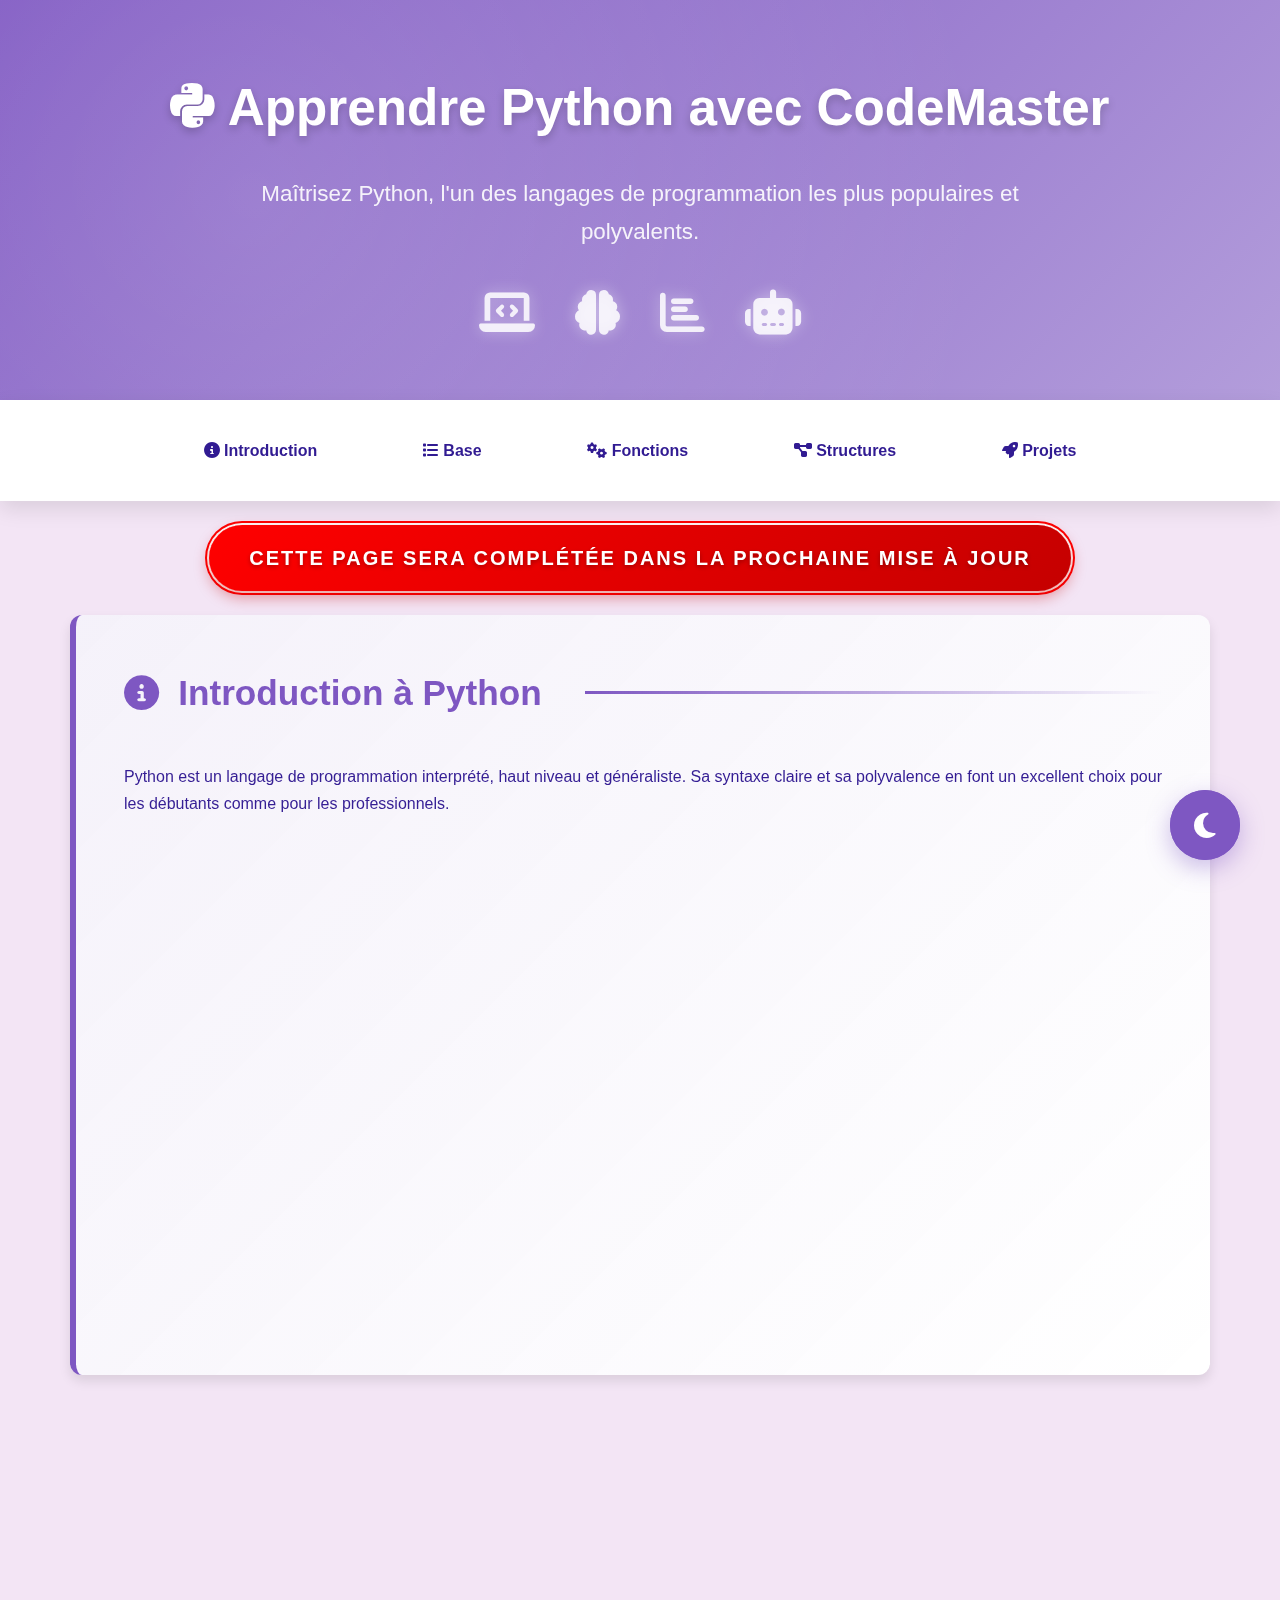
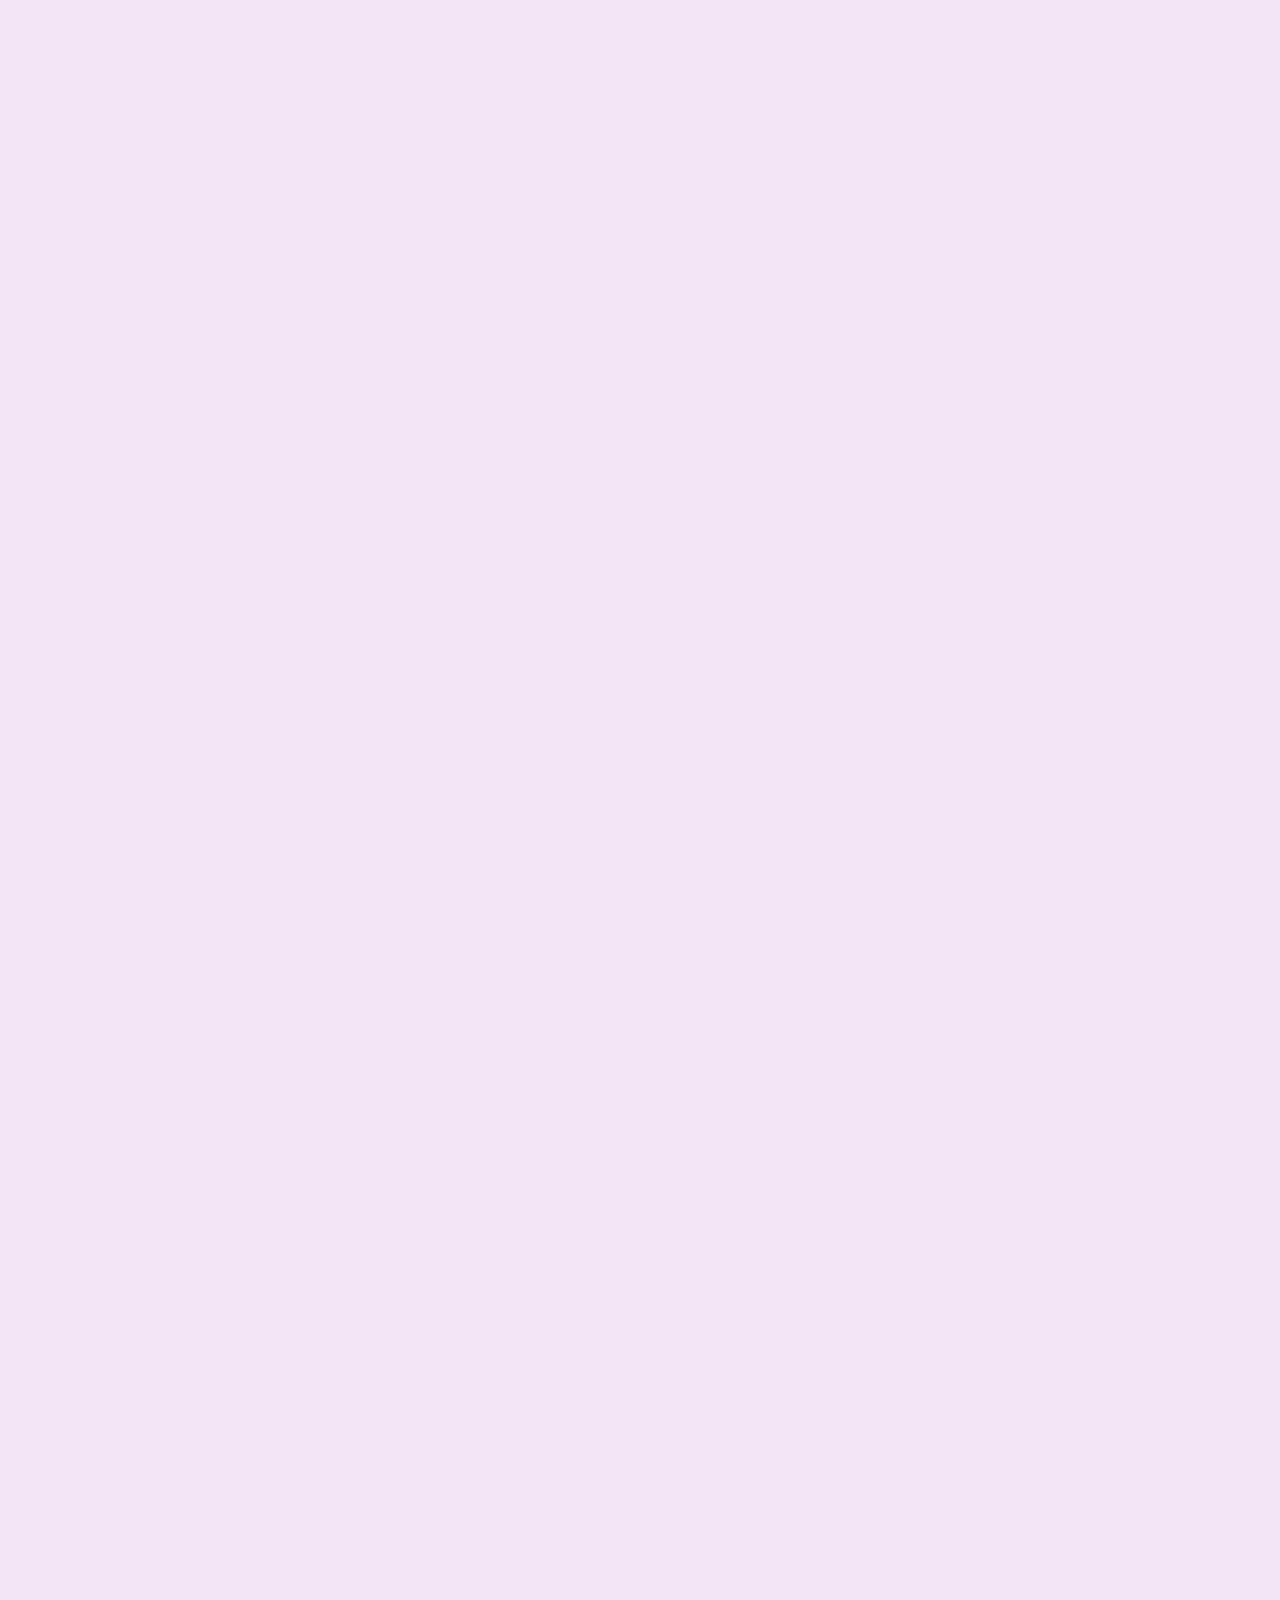
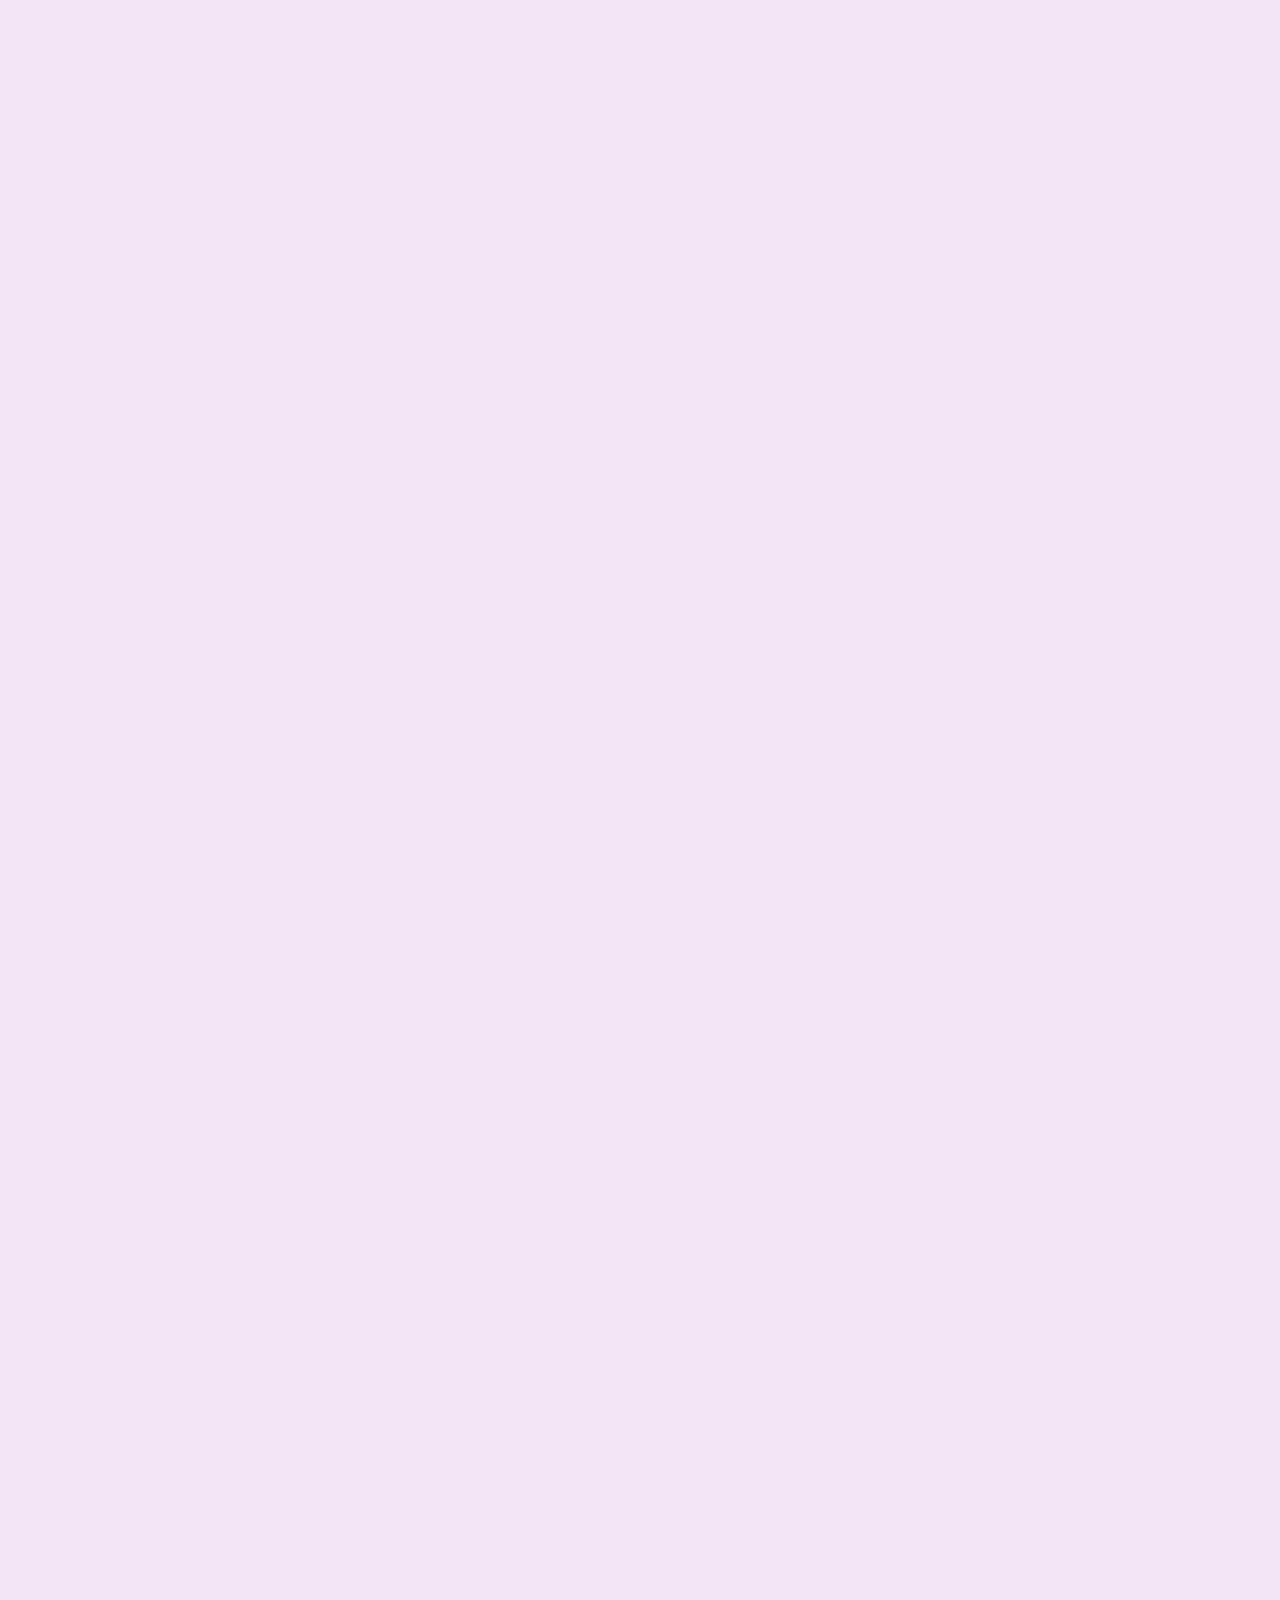
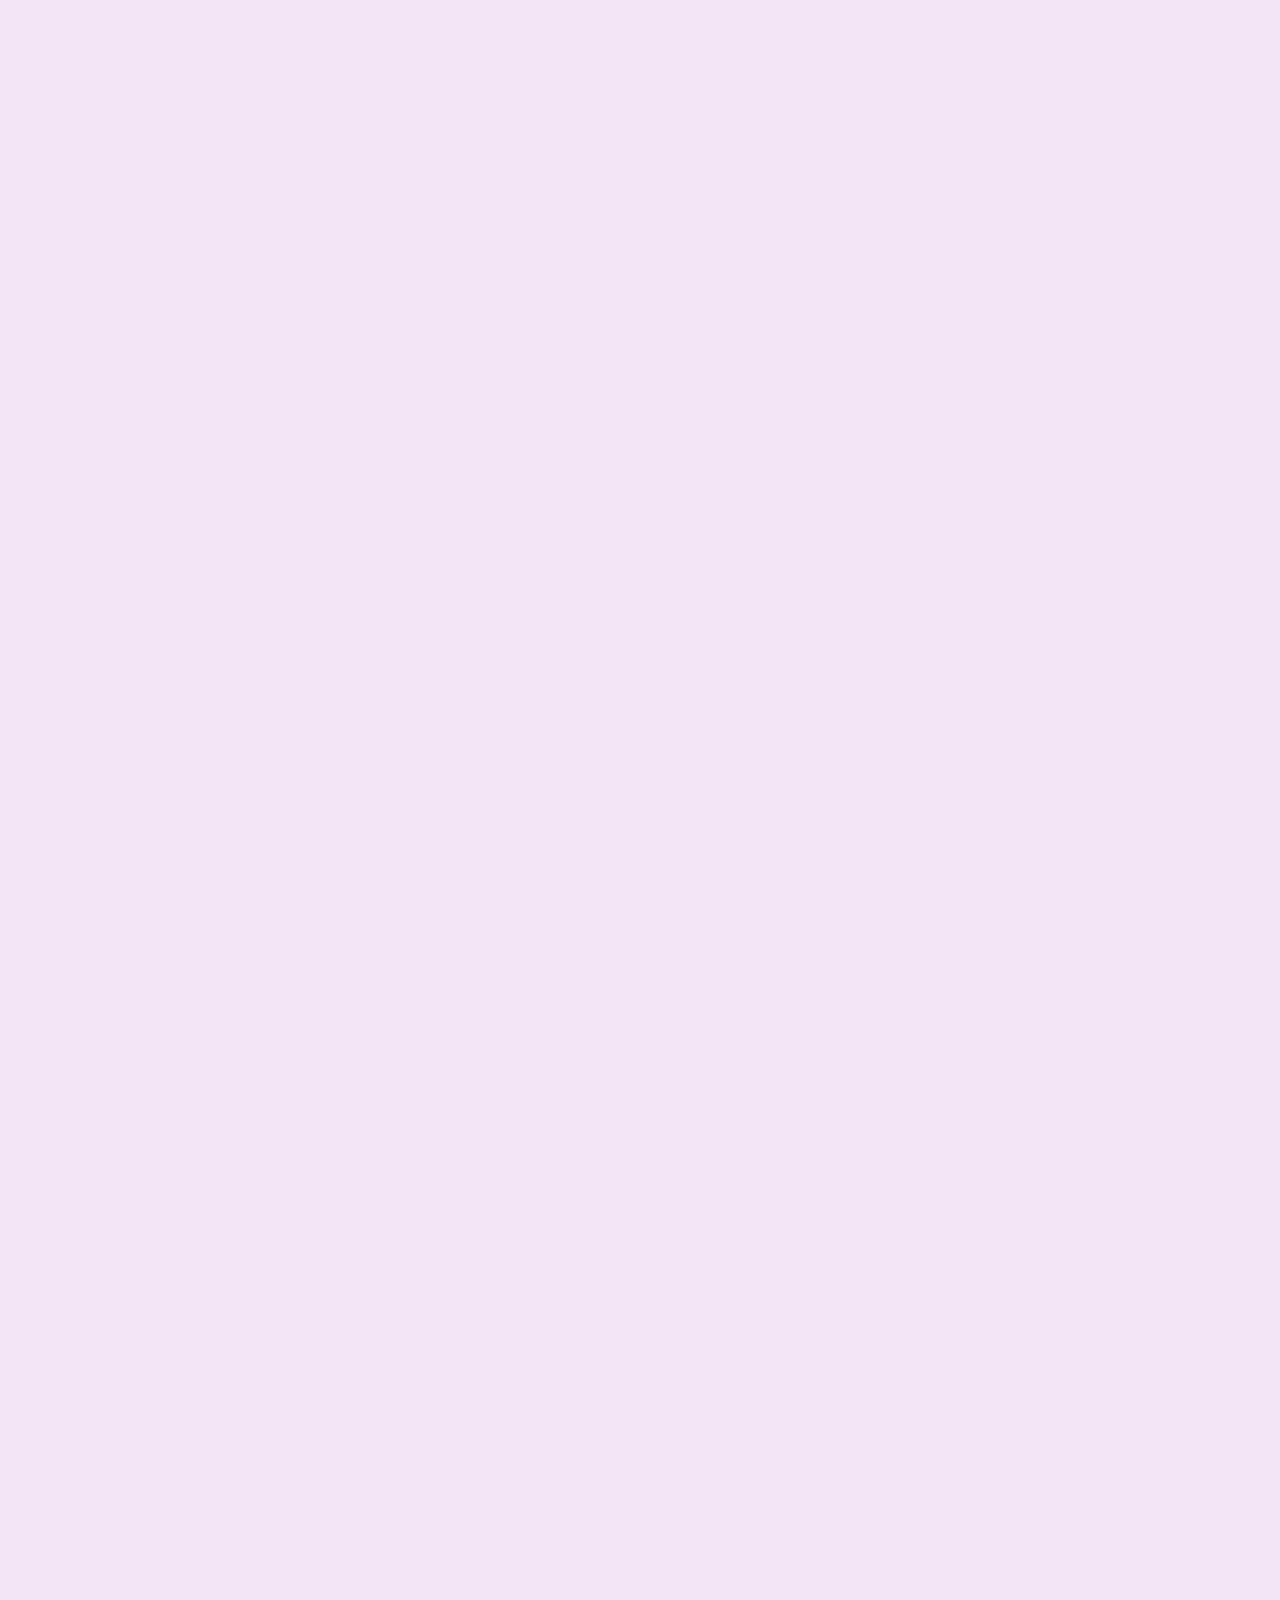
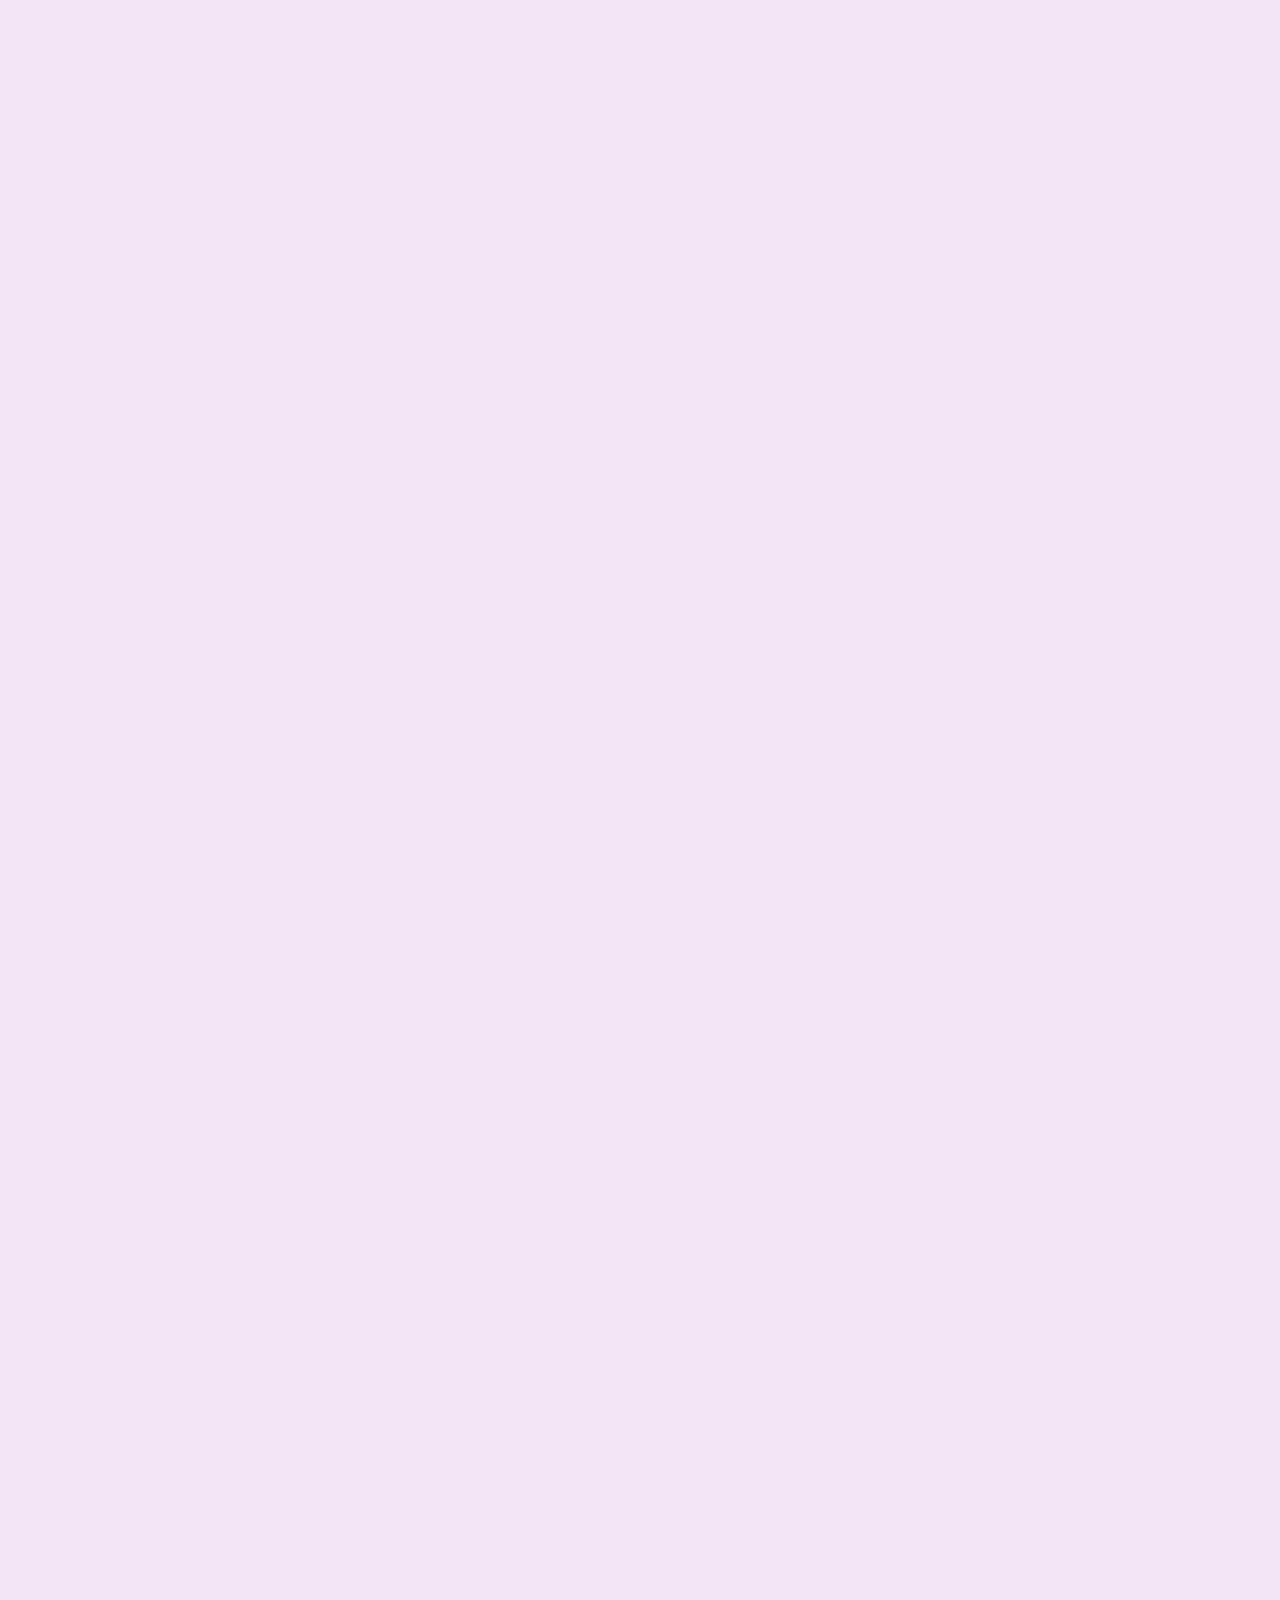
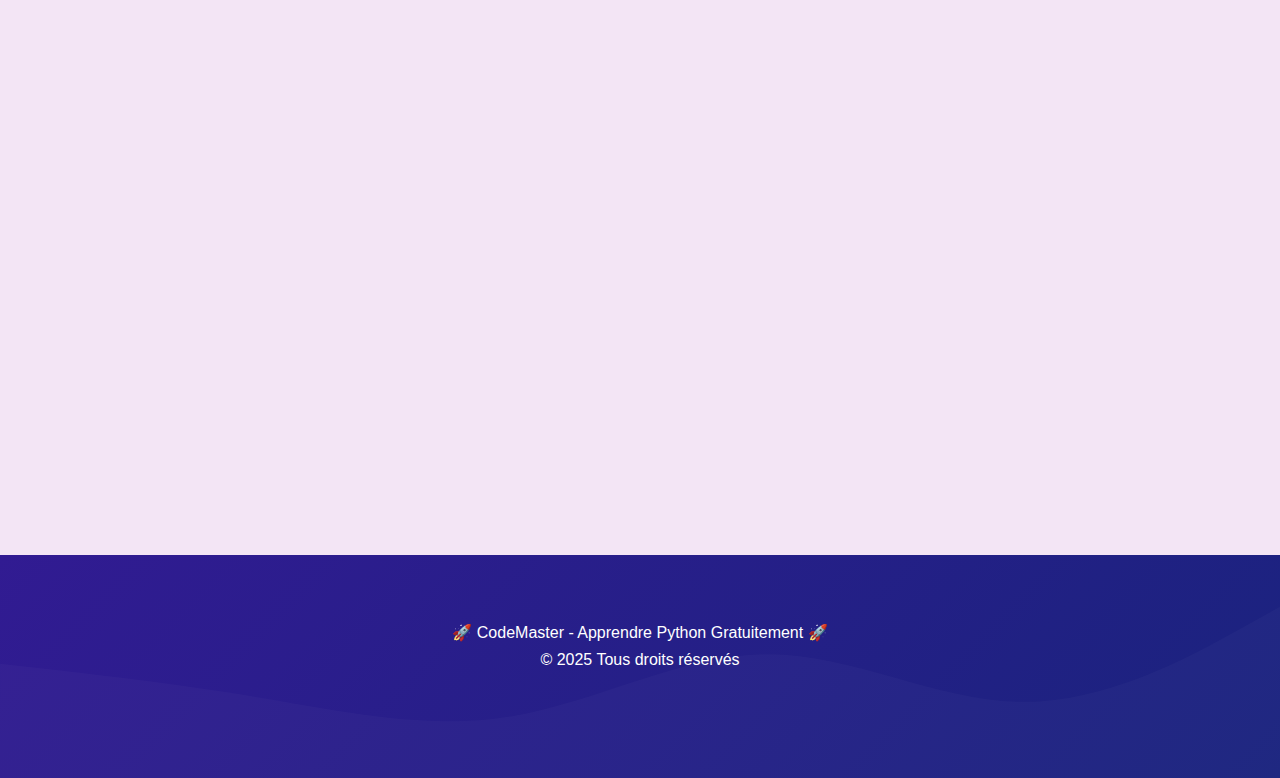
==== commit 56b651f2: "icon" ====
--- a/tuto/language/python.html
+++ b/tuto/language/python.html
@@ -458,10 +458,7 @@
             <p>🚀 CodeMaster - Apprendre Python Gratuitement 🚀</p>
             <p>© 2025 Tous droits réservés</p>
             <div class="social-links">
-                <a href="#" title="GitHub"><i class="fab fa-github"></i></a>
-                <a href="#" title="Twitter"><i class="fab fa-twitter"></i></a>
-                <a href="#" title="LinkedIn"><i class="fab fa-linkedin"></i></a>
-                <a href="#" title="YouTube"><i class="fab fa-youtube"></i></a>
+
             </div>
         </div>
     </footer>
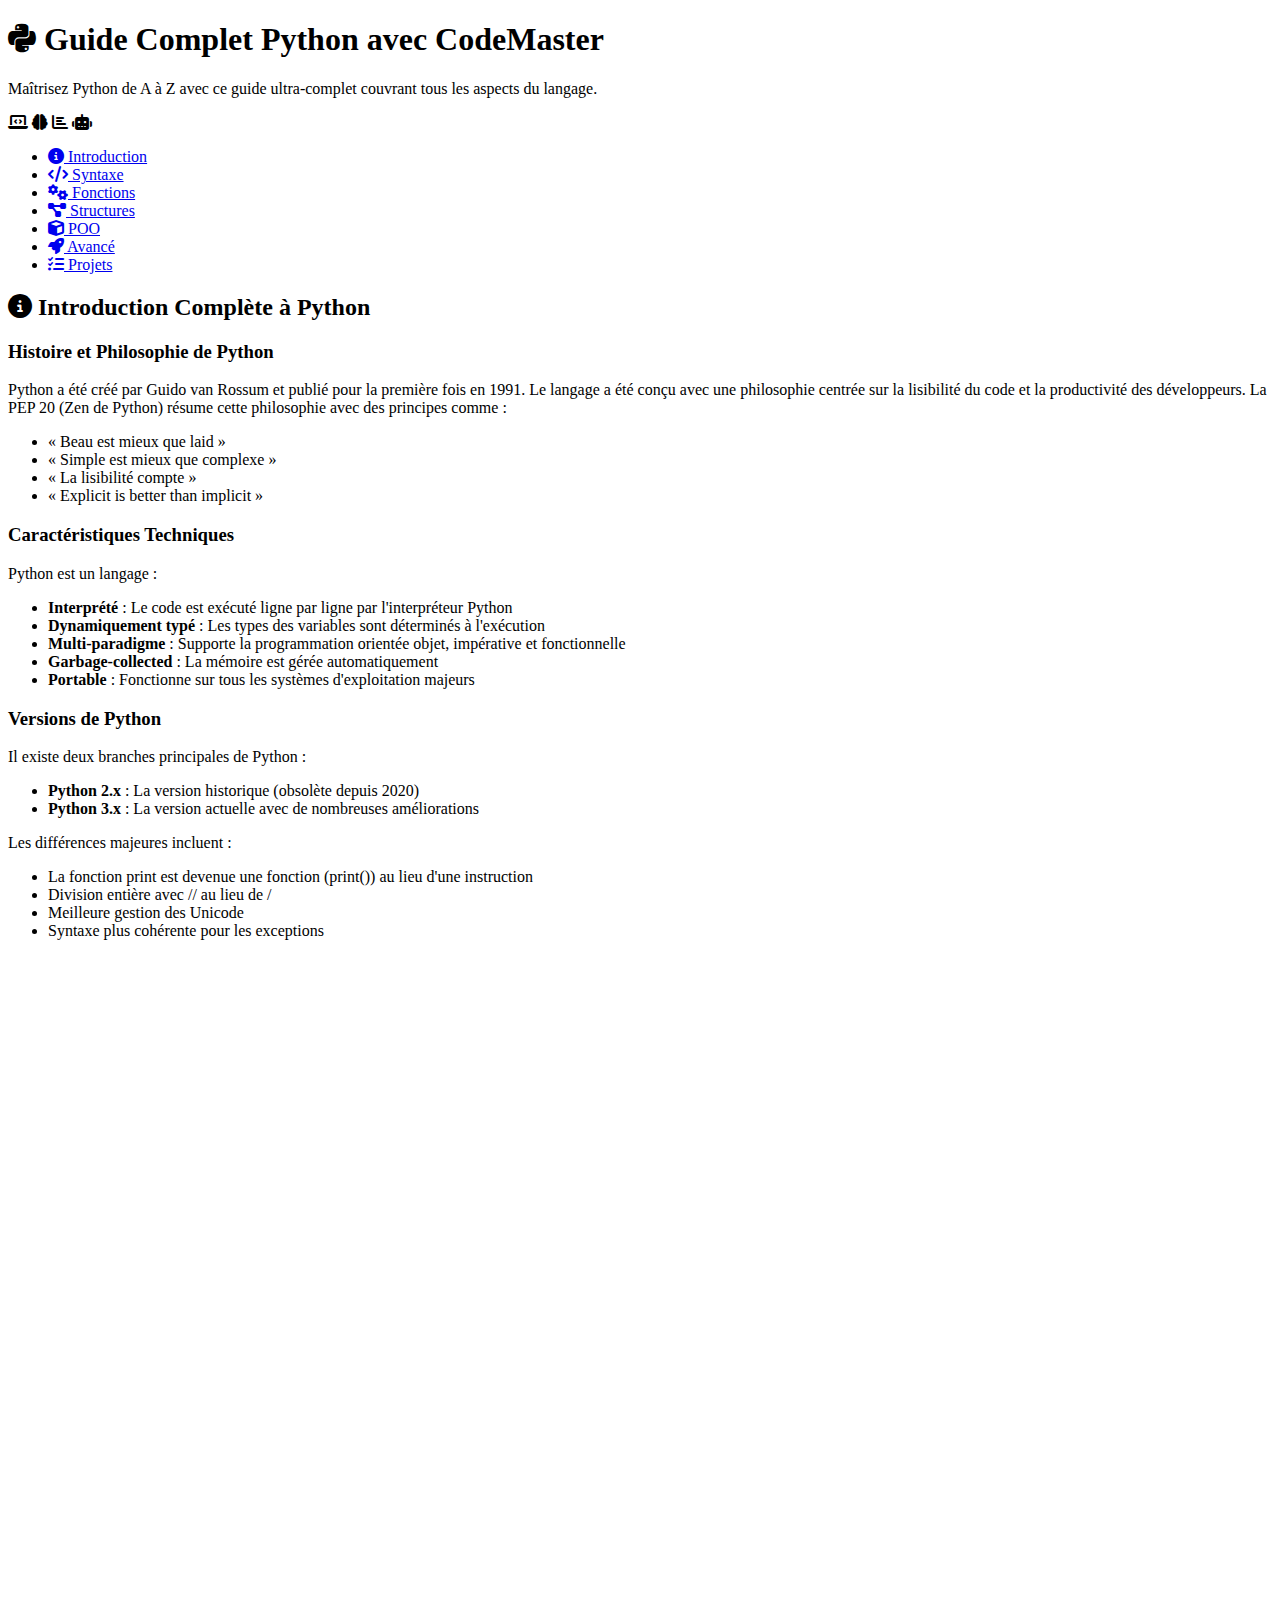
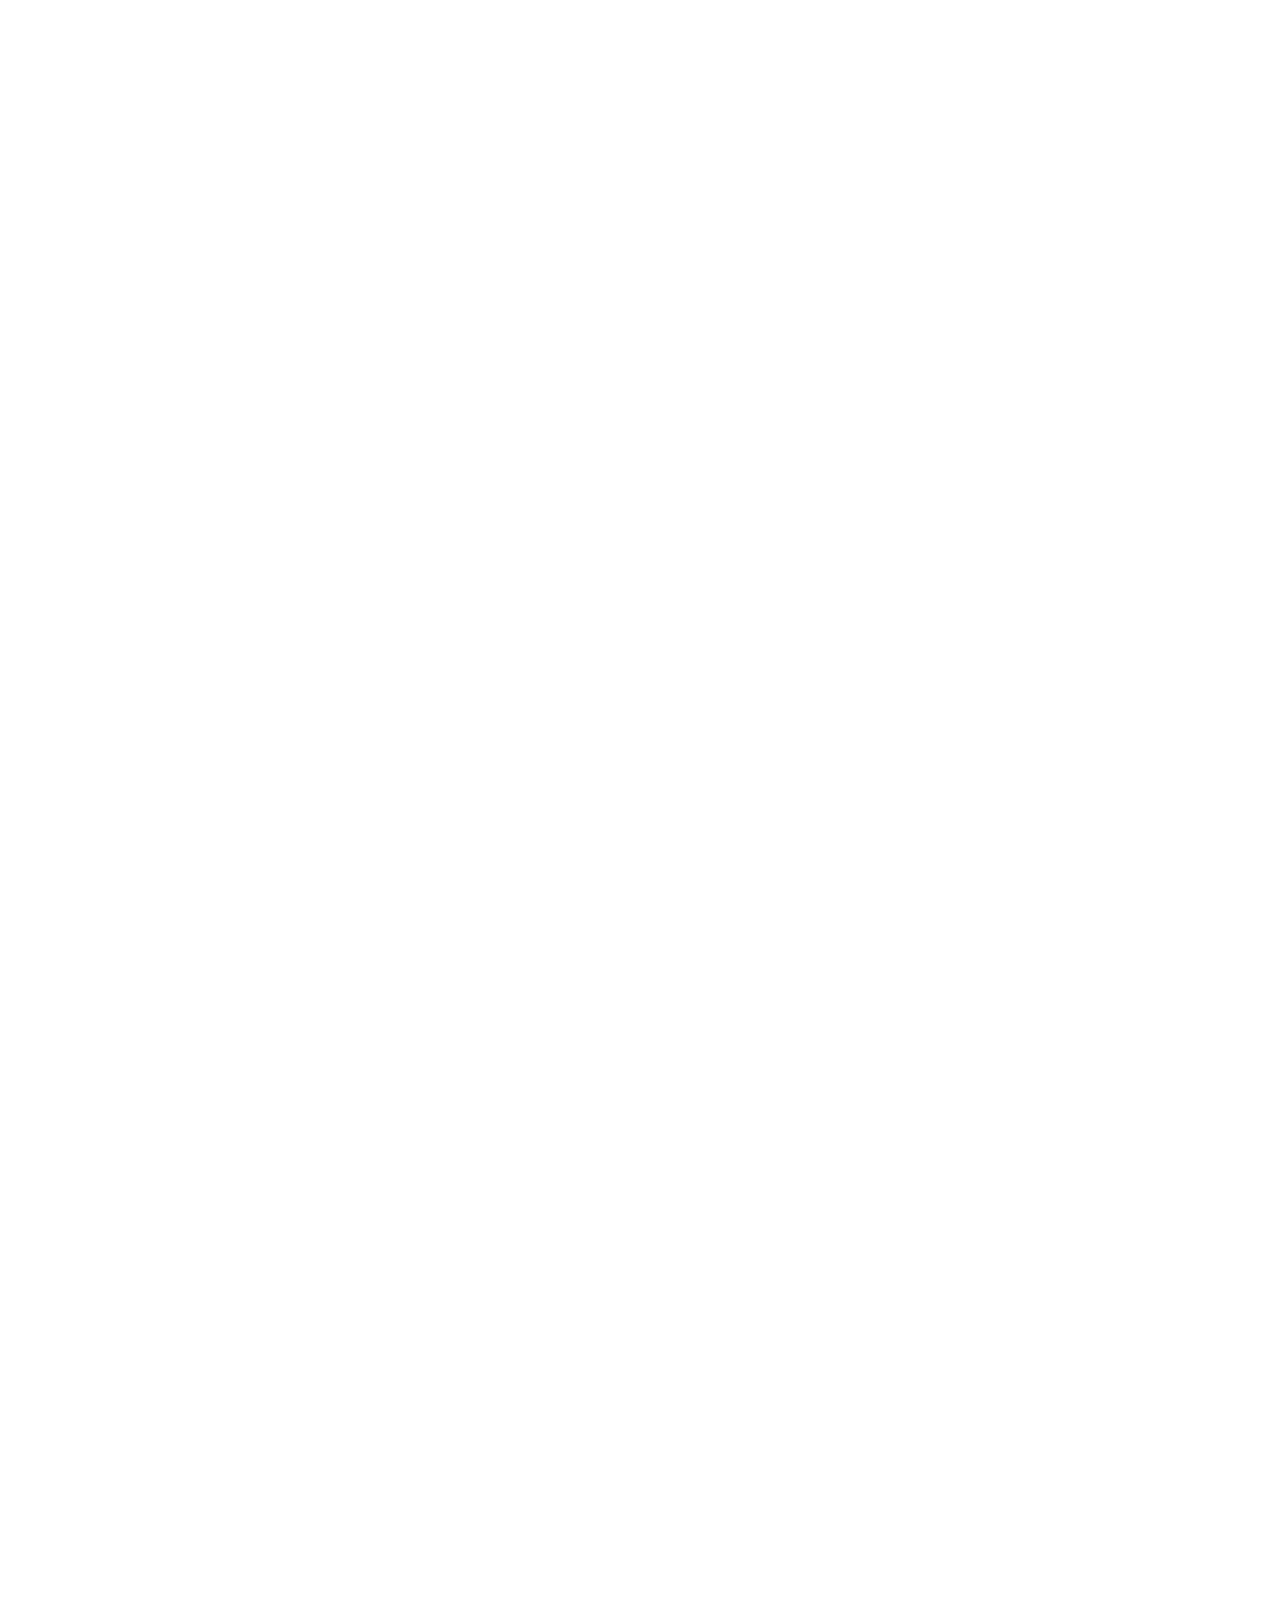
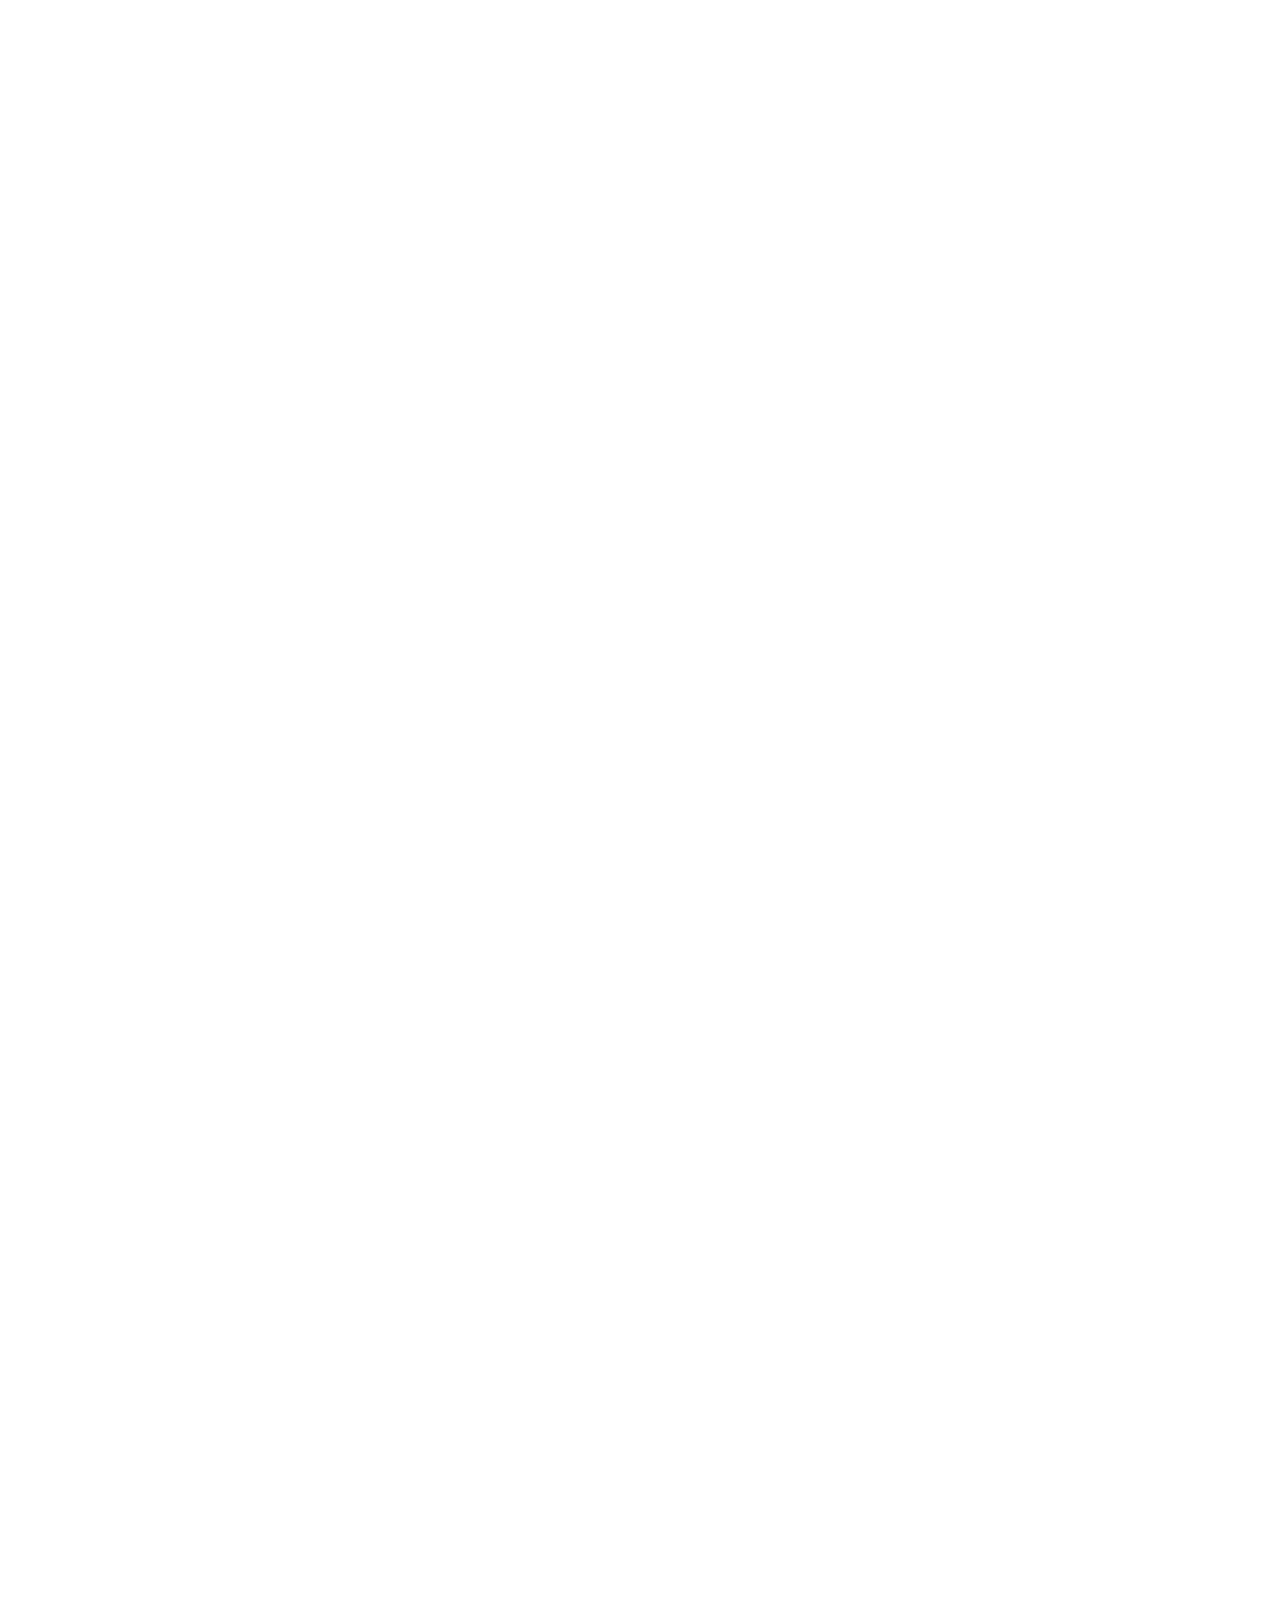
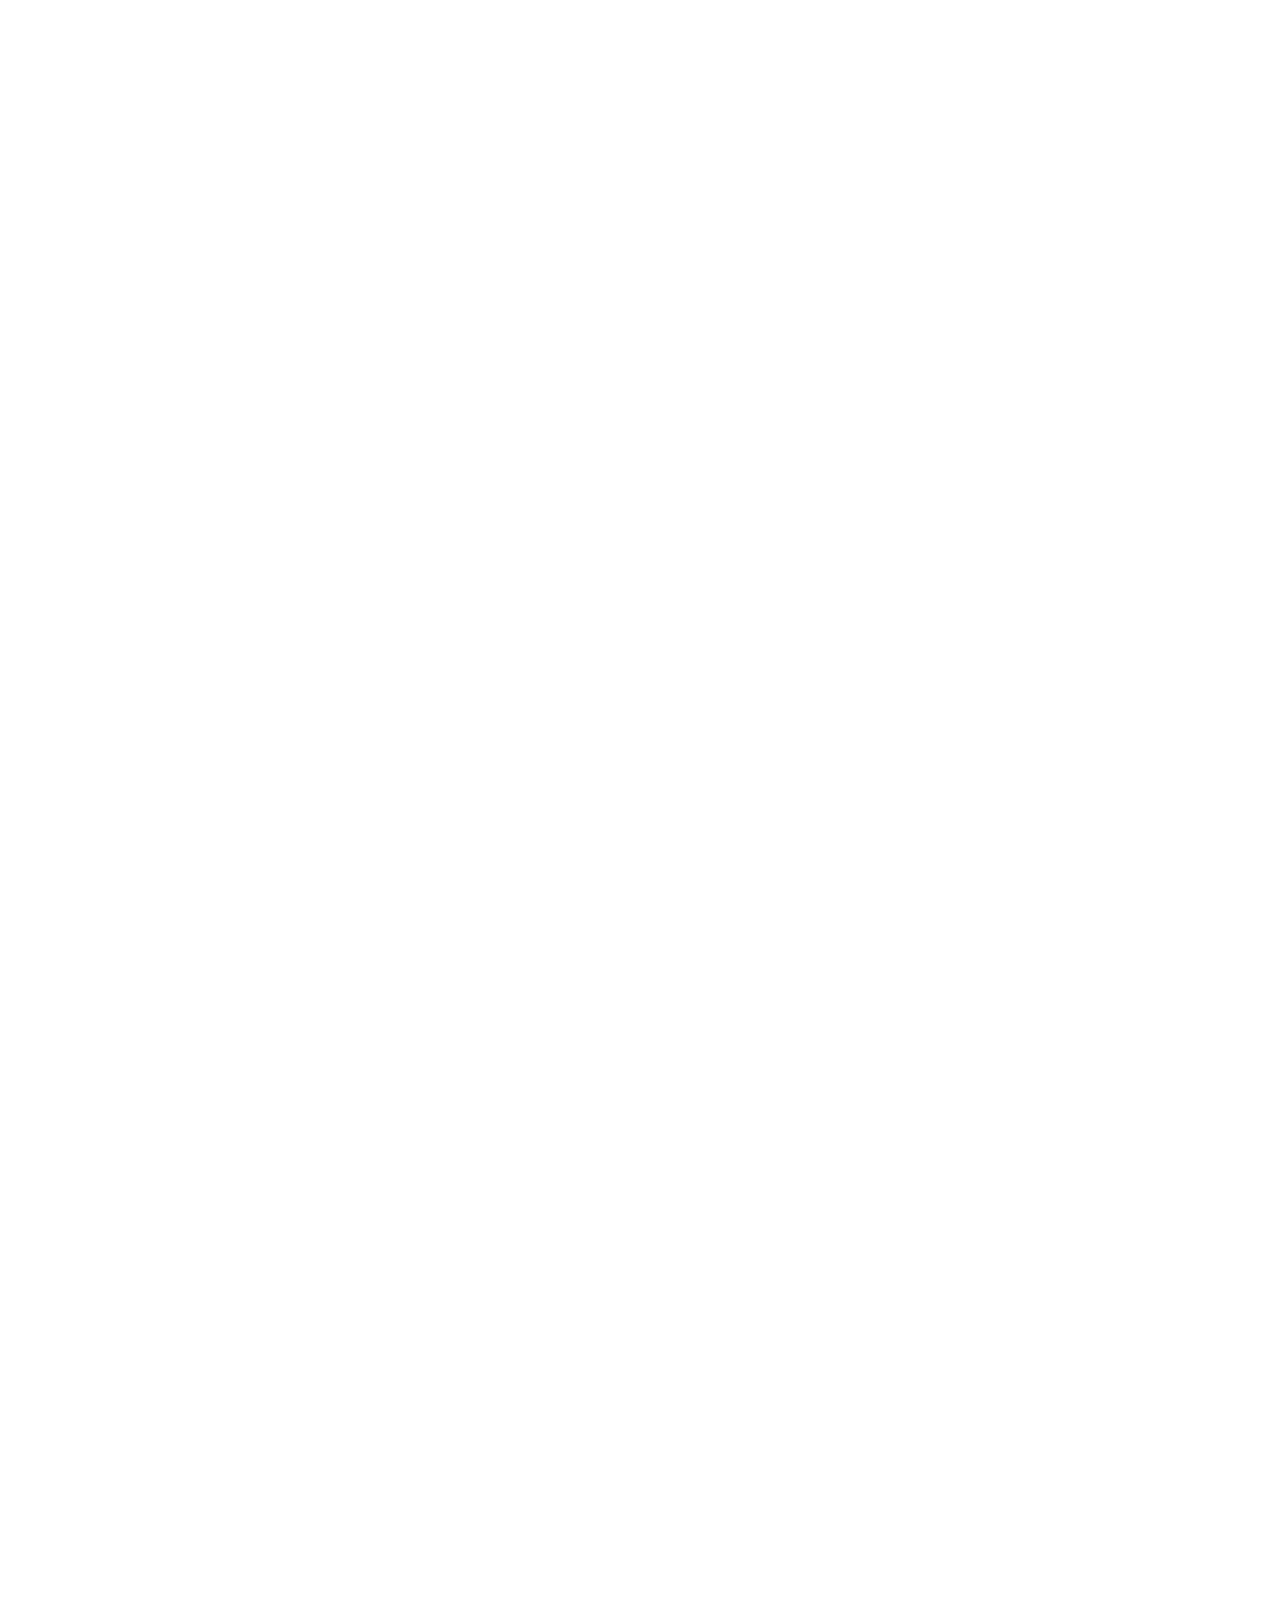
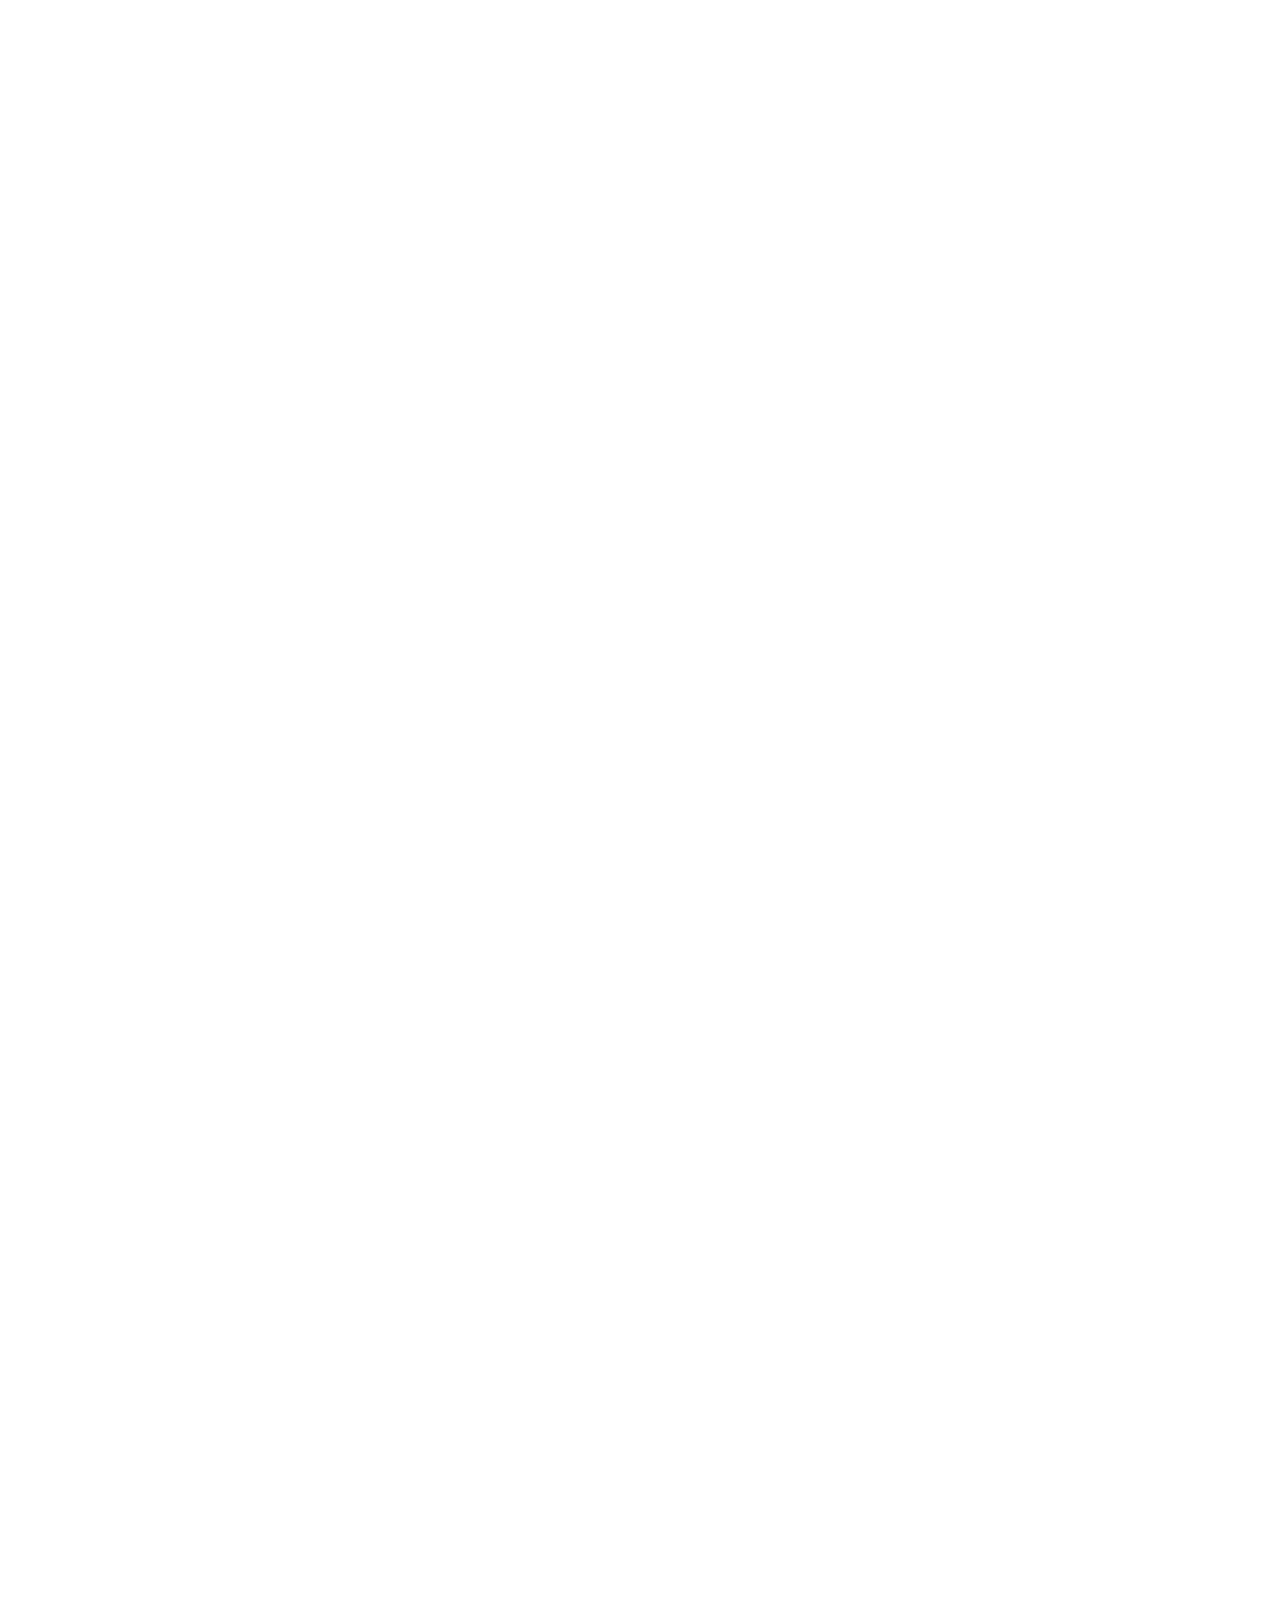
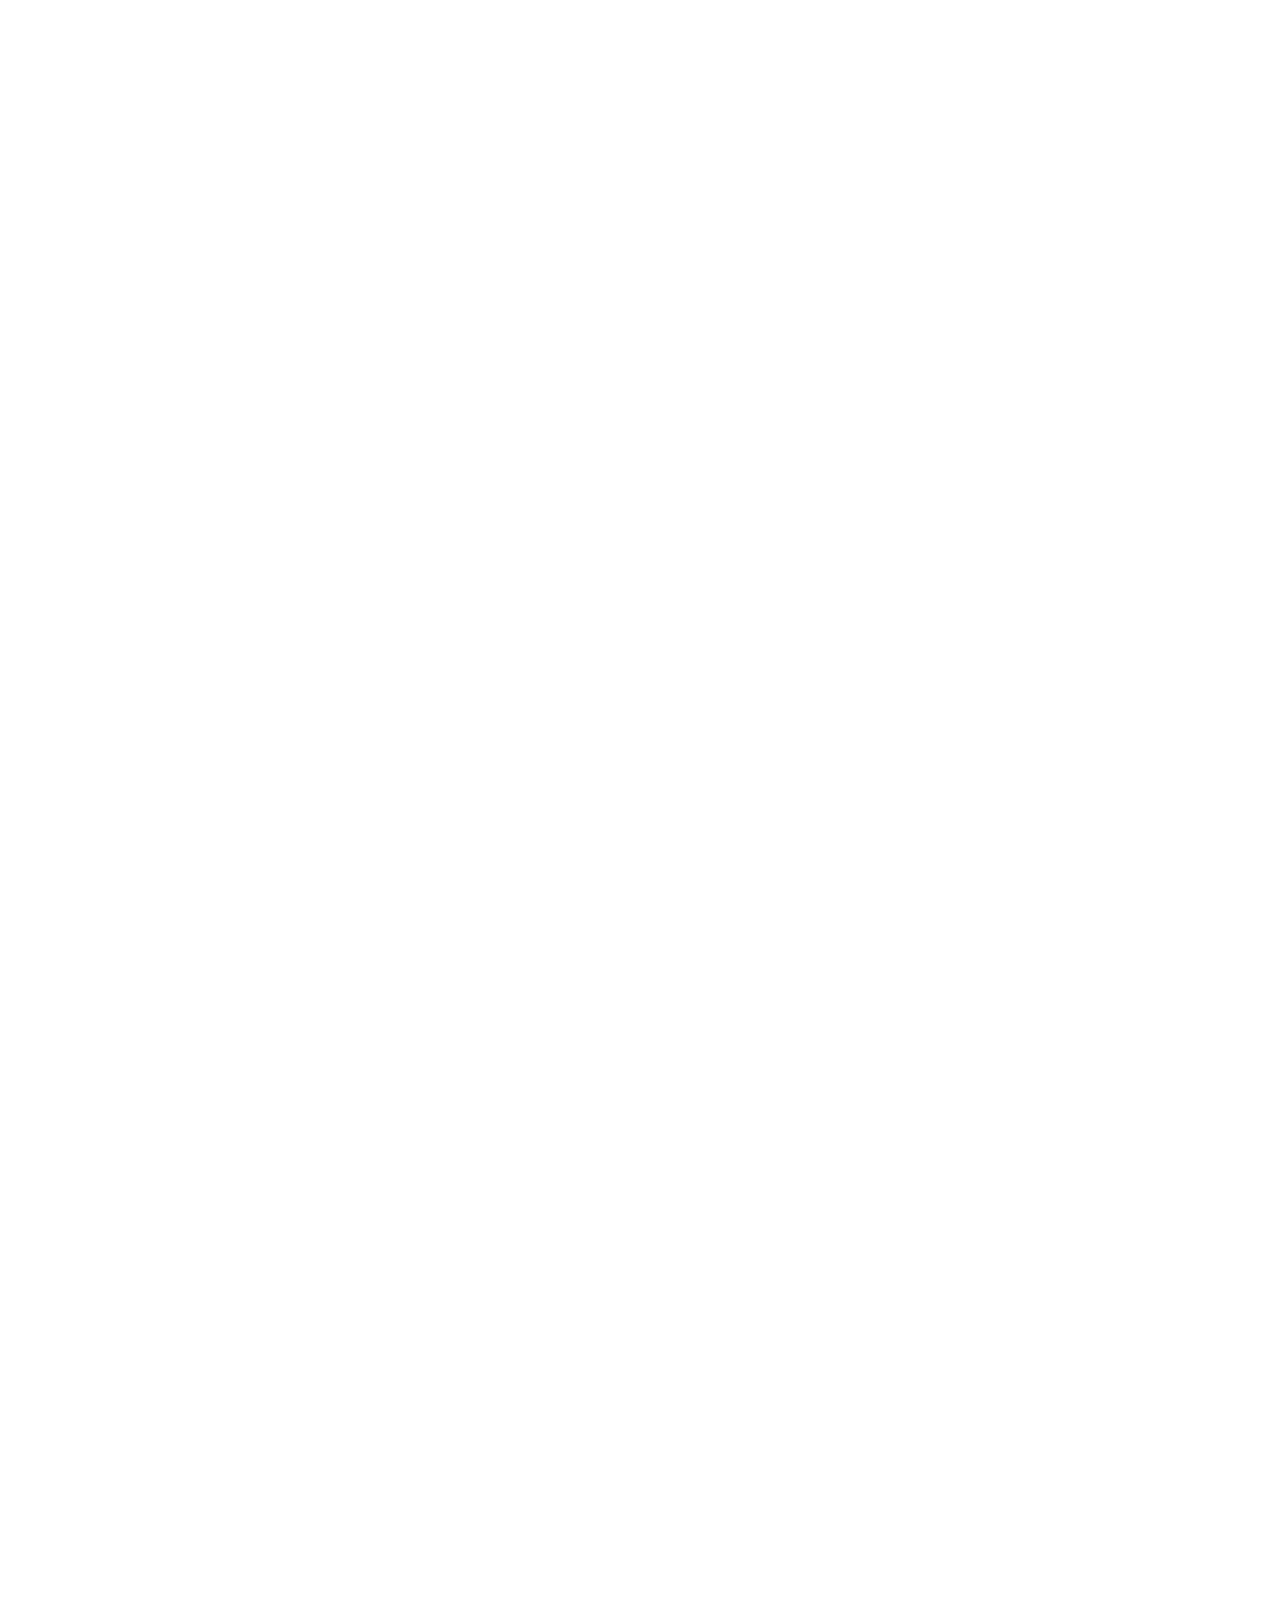
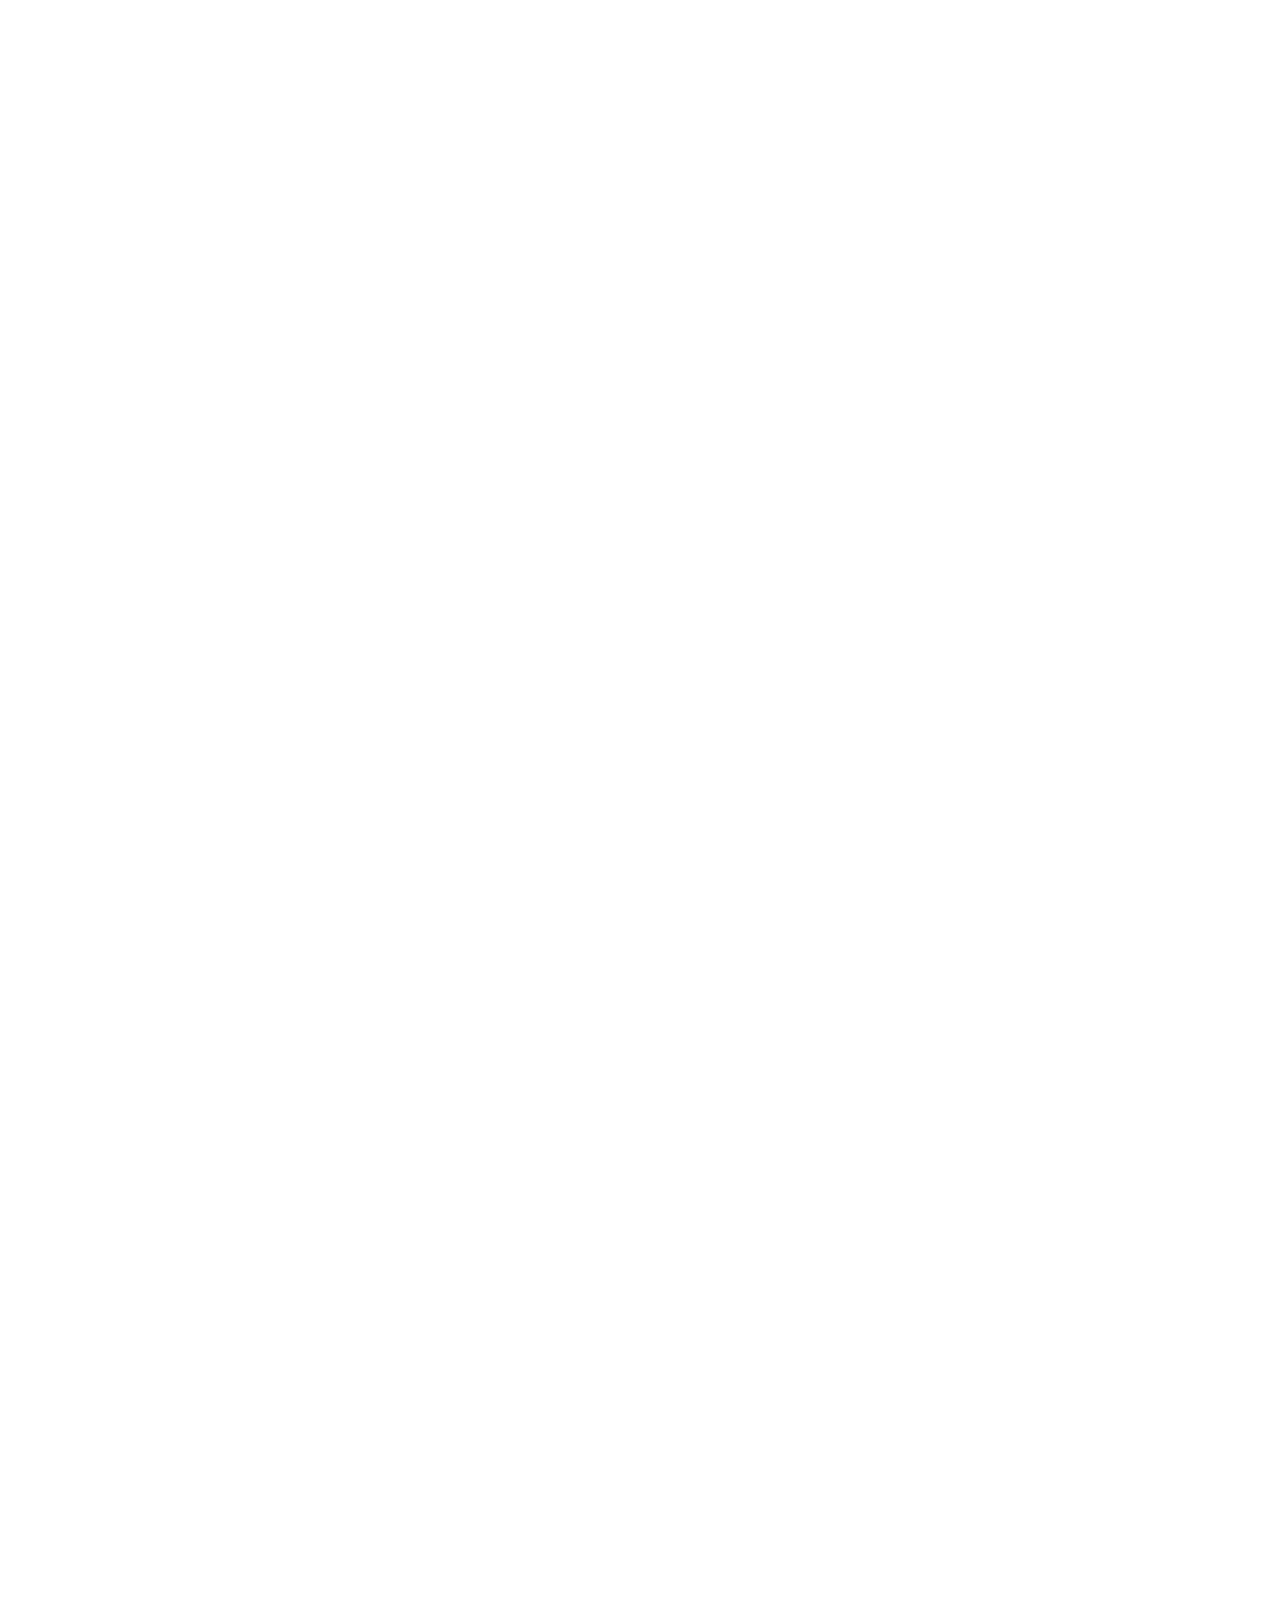
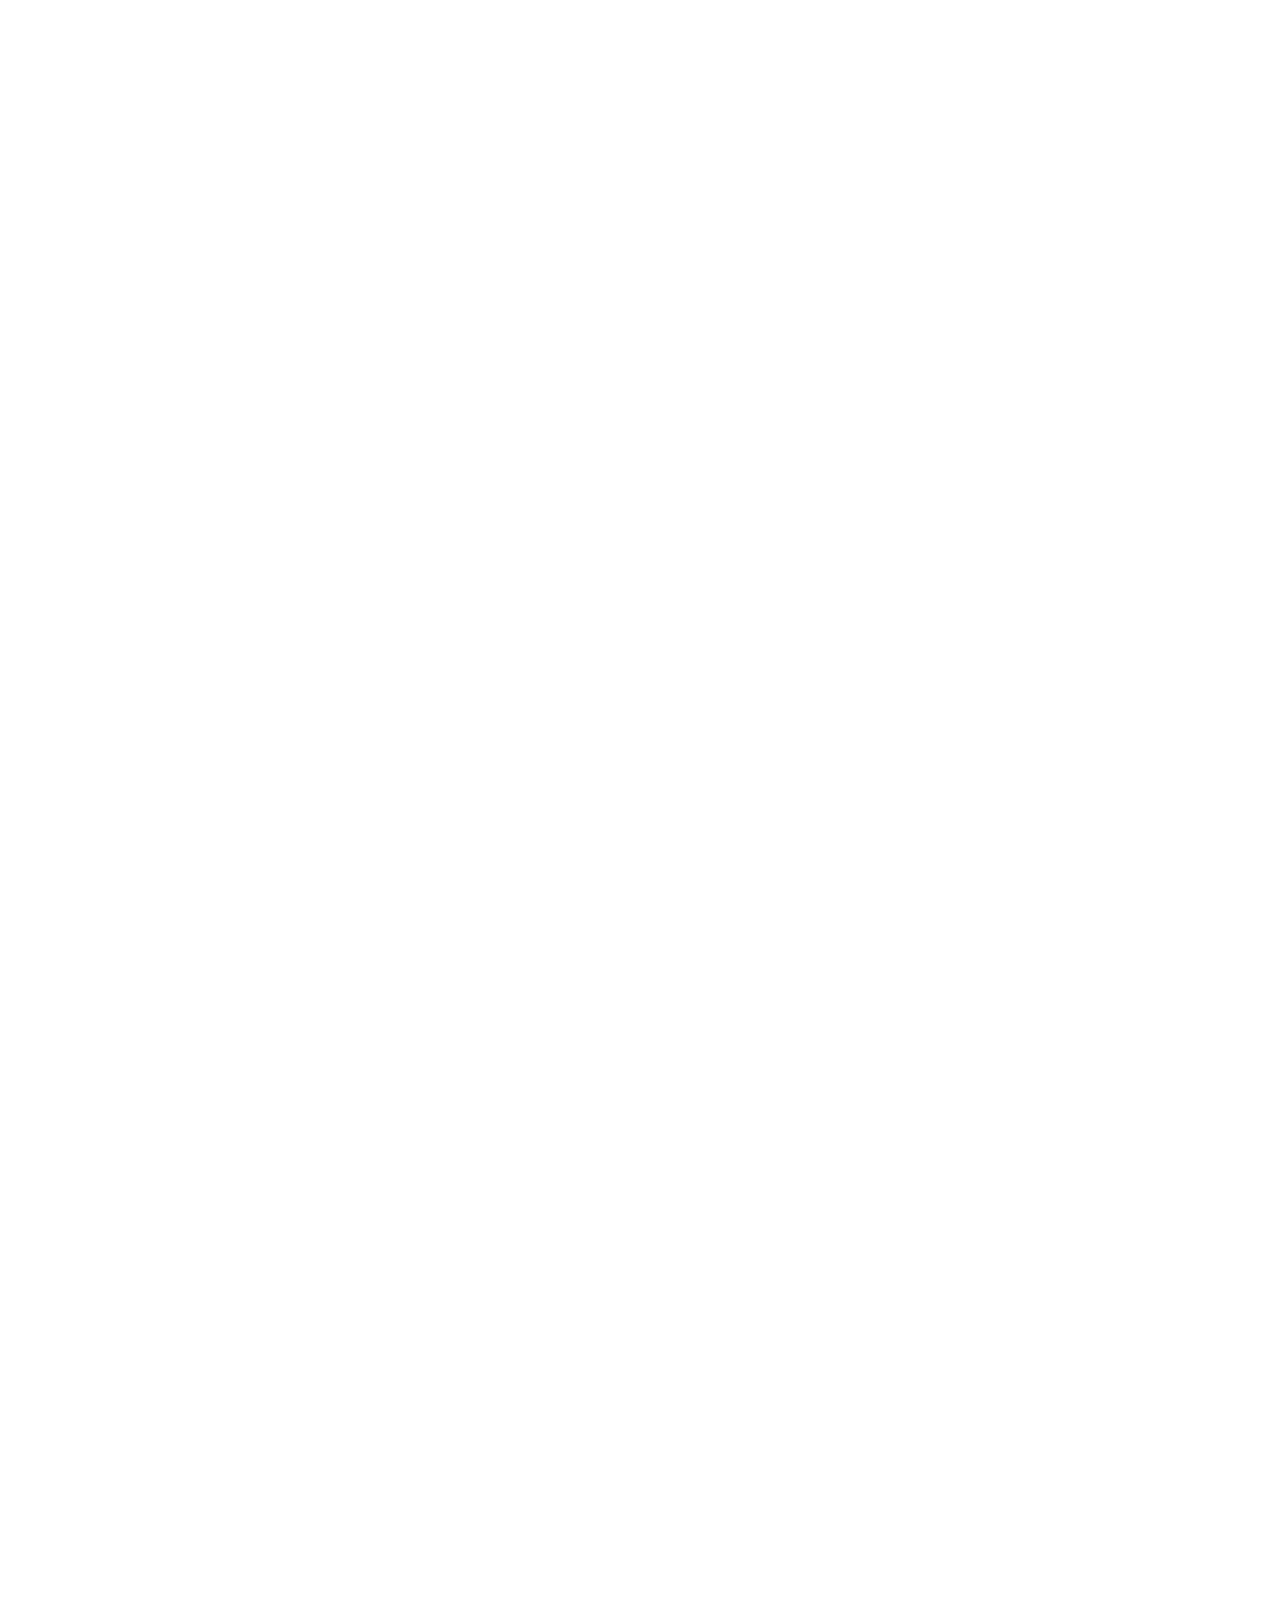
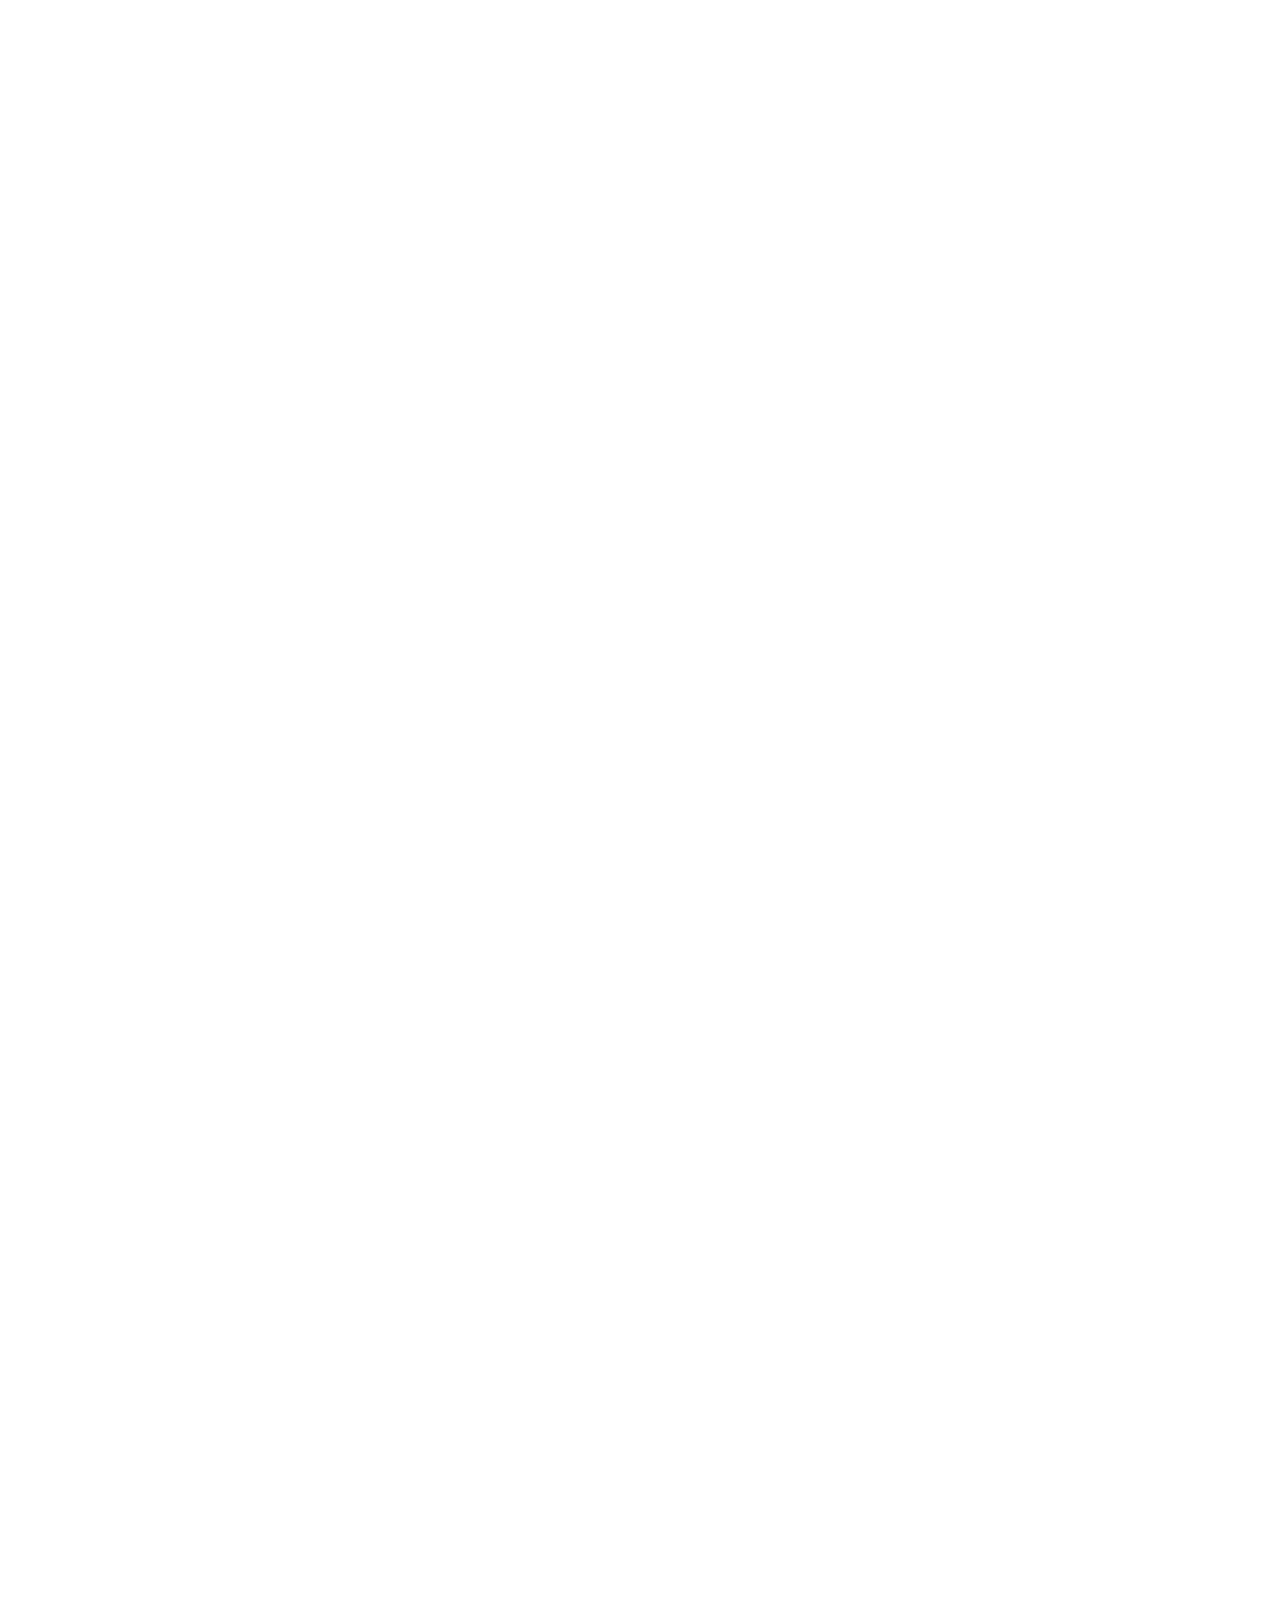
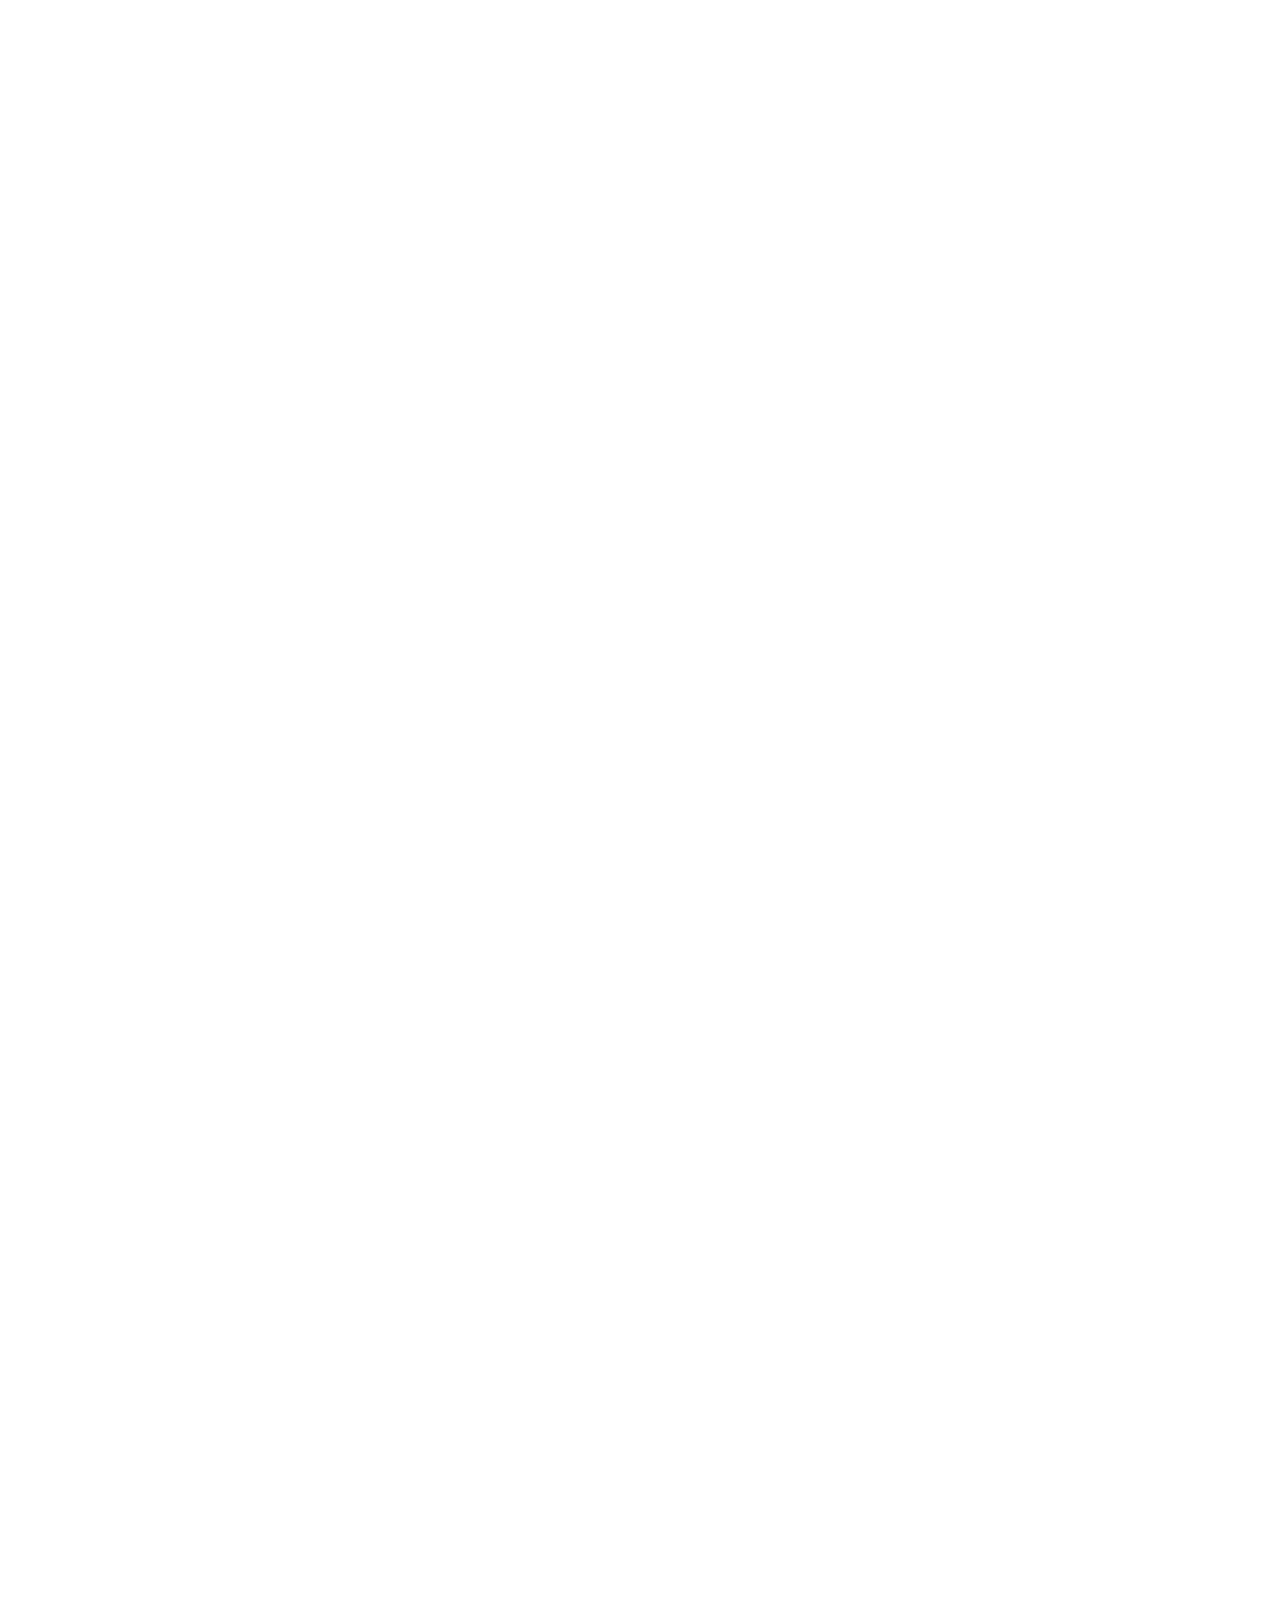
==== commit 6f652a97: "new_css_home" ====
--- a/tuto/language/python.html
+++ b/tuto/language/python.html
@@ -4,17 +4,16 @@
 <head>
     <meta charset="UTF-8">
     <meta name="viewport" content="width=device-width, initial-scale=1.0">
-    <title>Apprendre Python - CodeMaster</title>
+    <title>Guide Complet Python - CodeMaster</title>
     <link rel="stylesheet" href="https://cdnjs.cloudflare.com/ajax/libs/font-awesome/6.4.0/css/all.min.css">
-    <link rel="stylesheet" href="css/python.css">
-    <link rel="icon" href="../../assets/logo/logo_furnishcode.svg">
+    <link rel="stylesheet" href="assets/styles.css">
 </head>
 
 <body>
     <header>
         <div class="container">
-            <h1><i class="fab fa-python"></i> Apprendre Python avec CodeMaster</h1>
-            <p>Maîtrisez Python, l'un des langages de programmation les plus populaires et polyvalents.</p>
+            <h1><i class="fab fa-python"></i> Guide Complet Python avec CodeMaster</h1>
+            <p>Maîtrisez Python de A à Z avec ce guide ultra-complet couvrant tous les aspects du langage.</p>
             <div class="header-icons">
                 <i class="fas fa-laptop-code" title="Développement"></i>
                 <i class="fas fa-brain" title="Intelligence Artificielle"></i>
@@ -28,37 +27,69 @@
         <div class="container">
             <ul>
                 <li><a href="#intro"><i class="fas fa-info-circle"></i> Introduction</a></li>
-                <li><a href="#base"><i class="fa-solid fa-list"></i> Base</a></li>
-
+                <li><a href="#syntaxe"><i class="fas fa-code"></i> Syntaxe</a></li>
                 <li><a href="#fonctions"><i class="fas fa-cogs"></i> Fonctions</a></li>
                 <li><a href="#structures"><i class="fas fa-project-diagram"></i> Structures</a></li>
-                <li><a href="#projets"><i class="fas fa-rocket"></i> Projets</a></li>
+                <li><a href="#poo"><i class="fas fa-cube"></i> POO</a></li>
+                <li><a href="#avance"><i class="fas fa-rocket"></i> Avancé</a></li>
+                <li><a href="#projets"><i class="fas fa-tasks"></i> Projets</a></li>
             </ul>
         </div>
     </nav>
 
-    <p class="comin_soon">Cette page sera complétée dans la prochaine mise à jour</p>
-
-
-
     <main class="container">
         <section id="intro" class="chapter">
-            <h2><i class="fas fa-info-circle"></i> Introduction à Python</h2>
-            <p>Python est un langage de programmation interprété, haut niveau et généraliste. Sa syntaxe claire et sa
-                polyvalence en font un excellent choix pour les débutants comme pour les professionnels.</p>
-
+            <h2><i class="fas fa-info-circle"></i> Introduction Complète à Python</h2>
+            
+            <article class="detailed-content">
+                <h3>Histoire et Philosophie de Python</h3>
+                <p>Python a été créé par Guido van Rossum et publié pour la première fois en 1991. Le langage a été conçu avec une philosophie centrée sur la lisibilité du code et la productivité des développeurs. La PEP 20 (Zen de Python) résume cette philosophie avec des principes comme :</p>
+                <ul>
+                    <li>« Beau est mieux que laid »</li>
+                    <li>« Simple est mieux que complexe »</li>
+                    <li>« La lisibilité compte »</li>
+                    <li>« Explicit is better than implicit »</li>
+                </ul>
+                
+                <h3>Caractéristiques Techniques</h3>
+                <p>Python est un langage :</p>
+                <ul>
+                    <li><strong>Interprété</strong> : Le code est exécuté ligne par ligne par l'interpréteur Python</li>
+                    <li><strong>Dynamiquement typé</strong> : Les types des variables sont déterminés à l'exécution</li>
+                    <li><strong>Multi-paradigme</strong> : Supporte la programmation orientée objet, impérative et fonctionnelle</li>
+                    <li><strong>Garbage-collected</strong> : La mémoire est gérée automatiquement</li>
+                    <li><strong>Portable</strong> : Fonctionne sur tous les systèmes d'exploitation majeurs</li>
+                </ul>
+                
+                <h3>Versions de Python</h3>
+                <p>Il existe deux branches principales de Python :</p>
+                <ul>
+                    <li><strong>Python 2.x</strong> : La version historique (obsolète depuis 2020)</li>
+                    <li><strong>Python 3.x</strong> : La version actuelle avec de nombreuses améliorations</li>
+                </ul>
+                <p>Les différences majeures incluent :</p>
+                <ul>
+                    <li>La fonction print est devenue une fonction (print()) au lieu d'une instruction</li>
+                    <li>Division entière avec // au lieu de /</li>
+                    <li>Meilleure gestion des Unicode</li>
+                    <li>Syntaxe plus cohérente pour les exceptions</li>
+                </ul>
+            </article>
+            
             <div class="cards-grid">
                 <div class="card">
                     <div class="card-header">
                         <i class="fas fa-star"></i>
-                        <h3>Pourquoi Python?</h3>
+                        <h3>Avantages de Python</h3>
                     </div>
                     <div class="card-body">
                         <ul>
-                            <li><i class="fas fa-check"></i> Syntaxe simple et lisible</li>
-                            <li><i class="fas fa-check"></i> Grande communauté</li>
-                            <li><i class="fas fa-check"></i> Multiples domaines d'application</li>
-                            <li><i class="fas fa-check"></i> Bibliothèques puissantes</li>
+                            <li><i class="fas fa-check"></i> <strong>Syntaxe intuitive</strong> : Réduit la courbe d'apprentissage pour les débutants</li>
+                            <li><i class="fas fa-check"></i> <strong>Écosystème riche</strong> : Plus de 300,000 paquets sur PyPI (Python Package Index)</li>
+                            <li><i class="fas fa-check"></i> <strong>Multiplateforme</strong> : Fonctionne sur Windows, macOS, Linux, etc.</li>
+                            <li><i class="fas fa-check"></i> <strong>Communauté active</strong> : Support abondant via forums, meetups et conférences</li>
+                            <li><i class="fas fa-check"></i> <strong>Intégration facile</strong> : Interface avec C, Java, .NET et d'autres langages</li>
+                            <li><i class="fas fa-check"></i> <strong>Productivité</strong> : Moins de code pour accomplir les mêmes tâches qu'en Java ou C++</li>
                         </ul>
                     </div>
                 </div>
@@ -66,387 +97,1103 @@
                 <div class="card">
                     <div class="card-header" style="border-top-color: #3776ab;">
                         <i class="fas fa-cubes"></i>
-                        <h3>Domaines d'application</h3>
+                        <h3>Applications Professionnelles</h3>
                     </div>
                     <div class="card-body">
                         <ul>
-                            <li><i class="fas fa-check"></i> Développement Web (Django, Flask)</li>
-                            <li><i class="fas fa-check"></i> Science des données (Pandas, NumPy)</li>
-                            <li><i class="fas fa-check"></i> Machine Learning (TensorFlow, PyTorch)</li>
-                            <li><i class="fas fa-check"></i> Automatisation et scripts</li>
+                            <li><i class="fas fa-check"></i> <strong>Développement Web</strong> : Frameworks comme Django (batteries incluses), Flask (microframework), FastAPI (API modernes)</li>
+                            <li><i class="fas fa-check"></i> <strong>Data Science</strong> : Pandas (analyse de données), NumPy (calcul scientifique), Matplotlib/Seaborn (visualisation)</li>
+                            <li><i class="fas fa-check"></i> <strong>Machine Learning</strong> : TensorFlow, PyTorch, scikit-learn pour modèles prédictifs</li>
+                            <li><i class="fas fa-check"></i> <strong>Automatisation</strong> : Scripts système, bots, scraping web avec BeautifulSoup/Scrapy</li>
+                            <li><i class="fas fa-check"></i> <strong>DevOps</strong> : Automatisation avec Ansible, gestion infrastructure avec Terraform</li>
+                            <li><i class="fas fa-check"></i> <strong>Jeux</strong> : Bibliothèques comme Pygame pour prototypes et jeux 2D</li>
                         </ul>
                     </div>
                 </div>
             </div>
+            
+            <article class="detailed-content">
+                <h3>Installation et Configuration</h3>
+                <p>Pour commencer avec Python :</p>
+                <ol>
+                    <li>Télécharger la dernière version depuis python.org</li>
+                    <li>Installer en cochant "Add Python to PATH"</li>
+                    <li>Vérifier l'installation avec <code>python --version</code></li>
+                </ol>
+                
+                <h4>Environnements Virtuels</h4>
+                <p>Les environnements virtuels isolent les dépendances entre projets :</p>
+                <pre><code># Créer un environnement
+python -m venv mon_env
+
+# Activer sous Windows
+mon_env\Scripts\activate.bat
+
+# Activer sous macOS/Linux
+source mon_env/bin/activate</code></pre>
+                
+                <h4>Gestion des Paquets avec pip</h4>
+                <p>pip est le gestionnaire de paquets standard :</p>
+                <pre><code># Installer un paquet
+pip install numpy
+
+# Lister les paquets installés
+pip list
+
+# Générer un fichier de requirements
+pip freeze > requirements.txt</code></pre>
+            </article>
         </section>
 
-        <section id="base" class="chapter">
-            <h2><i class="fas fa-code"></i> Syntaxe de base</h2>
-            <p>Découvrez les fondamentaux de la syntaxe Python.</p>
-
+        <section id="syntaxe" class="chapter">
+            <h2><i class="fas fa-code"></i> Syntaxe Approfondie</h2>
+            
+            <article class="detailed-content">
+                <h3>Structure d'un Programme Python</h3>
+                <p>Un script Python typique contient :</p>
+                <ul>
+                    <li>Une ligne shebang (#!/usr/bin/env python3) pour les scripts exécutables</li>
+                    <li>Des docstrings pour documenter les modules/fonctions</li>
+                    <li>Des imports de modules</li>
+                    <li>Des définitions de fonctions/classes</li>
+                    <li>Du code exécutable (souvent dans un bloc if __name__ == "__main__")</li>
+                </ul>
+                
+                <h3>Variables et Types de Données</h3>
+                <p>Python possède plusieurs types natifs :</p>
+                <ul>
+                    <li><strong>Nombres</strong> : int, float, complex</li>
+                    <li><strong>Séquences</strong> : str, list, tuple, range</li>
+                    <li><strong>Mappings</strong> : dict</li>
+                    <li><strong>Ensembles</strong> : set, frozenset</li>
+                    <li><strong>Booléens</strong> : bool (True/False)</li>
+                    <li><strong>Binaires</strong> : bytes, bytearray, memoryview</li>
+                </ul>
+                
+                <h4>Typage Dynamique</h4>
+                <p>Les variables n'ont pas de type déclaré :</p>
+                <pre><code>x = 42          # x est un entier
+x = "hello"    # maintenant x est une chaîne
+x = [1, 2, 3]  # maintenant une liste</code></pre>
+                
+                <h4>Conversion de Types</h4>
+                <pre><code>int("42")       # Convertit en entier
+float(3)       # Convertit en flottant
+str(123)       # Convertit en chaîne
+list("abc")    # Crée une liste ['a', 'b', 'c']</code></pre>
+            </article>
+            
             <div class="code-example">
-                <h3><i class="fas fa-terminal"></i> Premier programme</h3>
-                <pre><code># Ceci est un commentaire
-        print("Bonjour le monde!")  # Affiche du texte</code></pre>
-            </div>
-
+                <h3><i class="fas fa-terminal"></i> Opérations de Base</h3>
+                <pre><code># Opérations arithmétiques
+5 + 2   # Addition (7)
+5 - 2   # Soustraction (3)
+5 * 2   # Multiplication (10)
+5 / 2   # Division (2.5)
+5 // 2  # Division entière (2)
+5 % 2   # Modulo (1)
+5 ** 2  # Exponentiation (25)
+
+# Opérations de comparaison
+5 == 5  # Égalité (True)
+5 != 3  # Inégalité (True)
+5 > 3   # Supérieur (True)
+5 <= 5  # Inférieur ou égal (True)
+
+# Opérations logiques
+True and False  # ET (False)
+True or False   # OU (True)
+not True        # NON (False)</code></pre>
+            </div>
+            
+            <article class="detailed-content">
+                <h3>Structures de Contrôle</h3>
+                
+                <h4>Conditionnelles</h4>
+                <pre><code># if/elif/else
+age = 18
+if age < 12:
+    print("Enfant")
+elif age < 18:
+    print("Adolescent")
+else:
+    print("Adulte")
+
+# Opérateur ternaire
+status = "Majeur" if age >= 18 else "Mineur"</code></pre>
+                
+                <h4>Boucles</h4>
+                <pre><code># Boucle while
+compteur = 0
+while compteur < 5:
+    print(compteur)
+    compteur += 1  # Équivalent à compteur = compteur + 1
+
+# Boucle for avec range
+for i in range(5):  # 0 à 4
+    print(i)
+
+# Boucle for avec séquence
+fruits = ["pomme", "banane", "cerise"]
+for fruit in fruits:
+    print(fruit)</code></pre>
+                
+                <h4>Contrôle de Boucle</h4>
+                <pre><code># break - sort de la boucle
+for i in range(10):
+    if i == 5:
+        break
+    print(i)  # Affiche 0 à 4
+
+# continue - passe à l'itération suivante
+for i in range(10):
+    if i % 2 == 0:
+        continue
+    print(i)  # Affiche les nombres impairs
+
+# else avec les boucles (exécuté si pas de break)
+for i in range(3):
+    print(i)
+else:
+    print("Boucle terminée")</code></pre>
+            </article>
+            
             <div class="cards-grid">
                 <div class="card">
                     <div class="card-header">
                         <i class="fas fa-variable"></i>
-                        <h3>Variables</h3>
-                    </div>
-                    <div class="card-body">
-                        <pre><code># Déclaration de variables
-        nom = "Alice"          # Chaîne de caractères
-        age = 25               # Entier
-        taille = 1.75          # Nombre flottant
-        est_etudiant = True    # Booléen
-        
-        # Affectation multiple
-        x, y, z = 1, 2, 3
-        a = b = c = 0
-        
-        # Conversion de type
-        nombre_texte = str(42)
-        texte_nombre = int("123")
-        </code></pre>
+                        <h3>Portée des Variables</h3>
+                    </div>
+                    <div class="card-body">
+                        <p>Python a 4 portées de variables :</p>
+                        <ol>
+                            <li><strong>Locale</strong> : Dans une fonction</li>
+                            <li><strong>Enclosing</strong> : Dans une fonction englobante</li>
+                            <li><strong>Globale</strong> : Au niveau du module</li>
+                            <li><strong>Built-in</strong> : Noms prédéfinis (comme print)</li>
+                        </ol>
+                        <pre><code>x = "globale"
+
+def fonction():
+    x = "locale"
+    print(x)  # "locale"
+
+fonction()
+print(x)  # "globale"</code></pre>
                     </div>
                 </div>
 
                 <div class="card">
                     <div class="card-header" style="border-top-color: #ffd43b;">
                         <i class="fas fa-calculator"></i>
-                        <h3>Opérations</h3>
-                    </div>
-                    <div class="card-body">
-                        <pre><code># Opérations de base
-        a = 10
-        b = 3
-        
-        somme = a + b       # 13
-        difference = a - b  # 7
-        produit = a * b     # 30
-        quotient = a / b    # 3.333...
-        puissance = a ** b  # 1000
-        modulo = a % b      # 1
-        
-        # Opérations sur chaînes
-        prenom = "Jean"
-        nom_complet = prenom + " Dupont"  # Concaténation
-        message = "Bonjour " * 3          # Répétition
-        </code></pre>
-                    </div>
-                </div>
-
-                <div class="card">
-                    <div class="card-header" style="border-top-color: #4dabf7;">
-                        <i class="fas fa-list"></i>
-                        <h3>Structures de données</h3>
-                    </div>
-                    <div class="card-body">
-                        <pre><code># Listes (mutables)
-        nombres = [1, 2, 3, 4]
-        nombres.append(5)  # Ajout élément
-        
-        # Tuples (immuables)
-        coordonnees = (10, 20)
-        
-        # Dictionnaires
-        personne = {"nom": "Alice", "age": 25}
-        
-        # Sets
-        unique = {1, 2, 2, 3}  # {1, 2, 3}
-        </code></pre>
-                    </div>
-                </div>
-
-                <div class="card">
-                    <div class="card-header" style="border-top-color: #f783ac;">
-                        <i class="fas fa-project-diagram"></i>
-                        <h3>Structures de contrôle</h3>
-                    </div>
-                    <div class="card-body">
-                        <pre><code># Condition if-elif-else
-        age = 18
-        if age < 18:
-            print("Mineur")
-        elif age == 18:
-            print("Majeur")
-        else:
-            print("Adulte")
-        
-        # Boucle for
-        for i in range(5):  # 0 à 4
-            print(i)
-        
-        # Boucle while
-        compteur = 0
-        while compteur < 3:
-            print(compteur)
-            compteur += 1
-        </code></pre>
-                    </div>
-                </div>
-            </div>
-
+                        <h3>Opérations Avancées</h3>
+                    </div>
+                    <div class="card-body">
+                        <pre><code># Opérations sur les bits
+5 & 3   # ET binaire (1)
+5 | 3   # OU binaire (7)
+5 ^ 3   # XOR binaire (6)
+~5      # Complément (-6)
+5 << 1  # Décalage gauche (10)
+5 >> 1  # Décalage droit (2)
+
+# Affectation combinée
+x = 5
+x += 3  # Équivalent à x = x + 3
+
+# Chaînage de comparaisons
+1 < 2 < 3  # True
+1 < 3 < 2  # False</code></pre>
+                    </div>
+                </div>
+            </div>
+        </section>
+
+        <section id="fonctions" class="chapter">
+            <h2><i class="fas fa-cogs"></i> Fonctions Approfondies</h2>
+            
+            <article class="detailed-content">
+                <h3>Définition et Appel</h3>
+                <p>Les fonctions permettent d'organiser le code en blocs réutilisables :</p>
+                <pre><code>def saluer(nom, message="Bonjour"):
+    """Affiche un message de salutation"""
+    return f"{message}, {nom}!"
+
+# Appels
+saluer("Alice")  # "Bonjour, Alice!"
+saluer("Bob", "Salut")  # "Salut, Bob!"</code></pre>
+                
+                <h4>Arguments et Paramètres</h4>
+                <p>Python supporte plusieurs types d'arguments :</p>
+                <ul>
+                    <li><strong>Positionnels</strong> : Correspondance par position</li>
+                    <li><strong>Nommés</strong> : Spécifiés avec nom=value</li>
+                    <li><strong>Par défaut</strong> : Valeurs prédéfinies</li>
+                    <li><strong>Variables</strong> : *args et **kwargs</li>
+                </ul>
+                
+                <pre><code># *args pour arguments variables positionnels
+def somme(*nombres):
+    return sum(nombres)
+
+somme(1, 2, 3)  # 6
+
+# **kwargs pour arguments nommés variables
+def afficher_config(**options):
+    for cle, valeur in options.items():
+        print(f"{cle}: {valeur}")
+
+afficher_config(lang="fr", theme="sombre")</code></pre>
+            </article>
+            
             <div class="code-example">
-                <h3><i class="fas fa-function"></i> Fonctions</h3>
-                <pre><code># Définition de fonction
-        def saluer(nom, fois=1):
-            """Fonction qui salue une personne"""
-            for _ in range(fois):
-                print(f"Bonjour {nom}!")
-        
-        # Appel de fonction
-        saluer("Marie", 2)
-        
-        # Fonction avec retour
-        def carre(x):
-            return x ** 2
-        </code></pre>
-            </div>
-
-            <div class="code-example">
-                <h3><i class="fas fa-file-import"></i> Modules et imports</h3>
-                <pre><code># Import de module
-        import math
-        racine = math.sqrt(16)
-        
-        # Import spécifique
-        from random import randint
-        nombre_aleatoire = randint(1, 100)
-        
-        # Création de module
-        # (fichier mon_module.py)
-        # import mon_module
-        </code></pre>
-            </div>
-
-            <div class="cards-grid">
-                <div class="card">
-                    <div class="card-header" style="border-top-color: #20c997;">
-                        <i class="fas fa-code-branch"></i>
-                        <h3>Gestion des erreurs</h3>
-                    </div>
-                    <div class="card-body">
-                        <pre><code># Try-except
-        try:
-            resultat = 10 / 0
-        except ZeroDivisionError:
-            print("Division par zéro!")
-        
-        # Gestion multiple
-        try:
-            # code potentiellement problématique
-        except (TypeError, ValueError) as e:
-            print(f"Erreur: {e}")
-        </code></pre>
-                    </div>
-                </div>
-
-                <div class="card">
-                    <div class="card-header" style="border-top-color: #9775fa;">
-                        <i class="fas fa-file-alt"></i>
-                        <h3>Manipulation de fichiers</h3>
-                    </div>
-                    <div class="card-body">
-                        <pre><code># Écriture
-        with open("fichier.txt", "w") as f:
-            f.write("Bonjour\nMonde")
-        
-        # Lecture
-        with open("fichier.txt", "r") as f:
-            contenu = f.read()
-            lignes = f.readlines()  # Liste des lignes
-        </code></pre>
-                    </div>
-                </div>
-            </div>
-
-            <div class="code-example">
-                <h3><i class="fas fa-list-ol"></i> Compréhensions</h3>
-                <pre><code># Liste en compréhension
-        carres = [x**2 for x in range(10)]
-        pairs = [x for x in range(20) if x % 2 == 0]
-        
-        # Dictionnaire en compréhension
-        dico = {x: x**2 for x in range(5)}
-        
-        # Set en compréhension
-        unique_letters = {c for c in 'abracadabra'}
-        </code></pre>
-            </div>
-
-            <div class="code-example">
-                <h3><i class="fas fa-lambda"></i> Fonctions lambda</h3>
-                <pre><code># Fonction anonyme
-        double = lambda x: x * 2
-        
-        # Utilisation avec map
-        nombres = [1, 2, 3]
-        doubles = list(map(lambda x: x*2, nombres))
-        
-        # Utilisation avec filter
-        pairs = list(filter(lambda x: x%2 == 0, nombres))
-        </code></pre>
-            </div>
-        </section>
-
-        <section id="fonctions" class="chapter">
-            <h2><i class="fas fa-cogs"></i> Fonctions et Modules</h2>
-            <p>Apprenez à structurer votre code avec des fonctions et à utiliser des modules.</p>
-
-            <div class="code-example">
-                <h3><i class="fas fa-function"></i> Définition de fonction</h3>
-                <pre><code>def saluer(nom):
-    """Cette fonction salue la personne passée en paramètre"""
-    return f"Bonjour, {nom}!"
-
-message = saluer("Alice")
-print(message)  # Affiche: Bonjour, Alice!</code></pre>
-            </div>
-
+                <h3><i class="fas fa-function"></i> Fonctions Lambda</h3>
+                <pre><code># Fonction lambda simple
+carre = lambda x: x * x
+carre(5)  # 25
+
+# Utilisation avec map()
+nombres = [1, 2, 3, 4]
+carres = list(map(lambda x: x**2, nombres))  # [1, 4, 9, 16]
+
+# Utilisation avec filter()
+pairs = list(filter(lambda x: x % 2 == 0, nombres))  # [2, 4]
+
+# Utilisation avec sorted()
+etudiants = [("Alice", 20), ("Bob", 18), ("Charlie", 22)]
+tri_par_age = sorted(etudiants, key=lambda x: x[1])</code></pre>
+            </div>
+            
+            <article class="detailed-content">
+                <h3>Portée et Closures</h3>
+                <p>Les fonctions peuvent capturer des variables de leur environnement :</p>
+                <pre><code>def crease_multiplicateur(facteur):
+    def multiplicateur(x):
+        return x * facteur
+    return multiplicateur
+
+double = crease_multiplicateur(2)
+triple = crease_multiplicateur(3)
+
+double(5)  # 10
+triple(5)  # 15</code></pre>
+                
+                <h3>Décorateurs</h3>
+                <p>Les décorateurs modifient le comportement des fonctions :</p>
+                <pre><code>def chronometre(fonction):
+    def wrapper(*args, **kwargs):
+        debut = time.time()
+        resultat = fonction(*args, **kwargs)
+        fin = time.time()
+        print(f"Temps d'exécution: {fin - debut} secondes")
+        return resultat
+    return wrapper
+
+@chronometre
+def calcul_long():
+    time.sleep(2)
+
+calcul_long()  # Affiche le temps d'exécution</code></pre>
+            </article>
+            
             <div class="cards-grid">
                 <div class="card">
                     <div class="card-header" style="border-top-color: #4584b6;">
                         <i class="fas fa-box-open"></i>
-                        <h3>Modules</h3>
-                    </div>
-                    <div class="card-body">
-                        <pre><code># Importer un module
+                        <h3>Modules et Packages</h3>
+                    </div>
+                    <div class="card-body">
+                        <p>Structure d'un package Python :</p>
+                        <pre>mon_package/
+    __init__.py
+    module1.py
+    module2.py
+    sous_package/
+        __init__.py
+        module3.py</pre>
+                        
+                        <p>Importations :</p>
+                        <pre><code># Import simple
 import math
-
-# Utiliser ses fonctions
-racine = math.sqrt(16)  # 4.0
-pi = math.pi            # 3.141592...</code></pre>
+math.sqrt(16)
+
+# Import avec alias
+import numpy as np
+np.array([1, 2, 3])
+
+# Import spécifique
+from math import sqrt, pi
+sqrt(9)
+
+# Import de tout (non recommandé)
+from math import *</code></pre>
                     </div>
                 </div>
 
                 <div class="card">
                     <div class="card-header" style="border-top-color: #4b8bbe;">
                         <i class="fas fa-random"></i>
-                        <h3>Fonctions Lambda</h3>
-                    </div>
-                    <div class="card-body">
-                        <pre><code># Fonction lambda (anonyme)
-carre = lambda x: x ** 2
-
-print(carre(5))  # Affiche: 25</code></pre>
+                        <h3>Fonctions Built-in Utiles</h3>
+                    </div>
+                    <div class="card-body">
+                        <pre><code># Type et conversion
+type(42)        # <class 'int'>
+isinstance(42, int)  # True
+callable(len)   # True
+
+# Mathématiques
+abs(-5)         # 5
+round(3.14159, 2)  # 3.14
+min([1, 2, 3])  # 1
+max([1, 2, 3])  # 3
+sum([1, 2, 3])  # 6
+
+# Itérables
+len("hello")    # 5
+range(5)        # 0,1,2,3,4
+enumerate(["a", "b"])  # (0,'a'), (1,'b')
+zip([1, 2], ["a", "b"])  # (1,'a'), (2,'b')
+
+# Entrée/Sortie
+input("Nom? ")  # Lit l'entrée
+print("Hello")  # Affiche à l'écran
+open("fichier.txt")  # Ouvre un fichier</code></pre>
                     </div>
                 </div>
             </div>
         </section>
 
         <section id="structures" class="chapter">
-            <h2><i class="fas fa-project-diagram"></i> Structures de données</h2>
-            <p>Découvrez les principales structures de données en Python.</p>
-
+            <h2><i class="fas fa-project-diagram"></i> Structures de Données Avancées</h2>
+            
+            <article class="detailed-content">
+                <h3>Listes en Profondeur</h3>
+                <p>Les listes sont des séquences mutables :</p>
+                <pre><code># Création
+nombres = [1, 2, 3]
+melange = ["a", 1, True, [1, 2]]
+
+# Accès
+premier = nombres[0]     # 1
+dernier = nombres[-1]    # 3
+sous_liste = nombres[1:3]  # [2, 3] (slice)
+
+# Modification
+nombres[0] = 10         # [10, 2, 3]
+nombres.append(4)       # [10, 2, 3, 4]
+nombres.insert(1, 5)    # [10, 5, 2, 3, 4]
+nombres.extend([6, 7])  # [10, 5, 2, 3, 4, 6, 7]
+
+# Suppression
+del nombres[0]          # [5, 2, 3, 4, 6, 7]
+nombres.pop()           # Retourne 7, liste: [5, 2, 3, 4, 6]
+nombres.remove(2)       # [5, 3, 4, 6]</code></pre>
+                
+                <h4>Méthodes Utiles</h4>
+                <pre><code>nombres = [3, 1, 4, 2]
+nombres.sort()          # [1, 2, 3, 4]
+nombres.reverse()       # [4, 3, 2, 1]
+copie = nombres.copy()  # Copie superficielle
+2 in nombres           # True
+nombres.index(3)       # 1
+nombres.count(2)       # 1</code></pre>
+                
+                <h4>List Comprehensions</h4>
+                <p>Syntaxe concise pour créer des listes :</p>
+                <pre><code># Version classique
+carres = []
+for x in range(5):
+    carres.append(x**2)
+
+# Version list comprehension
+carres = [x**2 for x in range(5)]
+
+# Avec condition
+pairs = [x for x in range(10) if x % 2 == 0]
+
+# Imbriquée
+matrice = [[i*j for j in range(3)] for i in range(3)]</code></pre>
+            </article>
+            
+            <div class="code-example">
+                <h3><i class="fas fa-key"></i> Dictionnaires Complets</h3>
+                <pre><code># Création
+personne = {"nom": "Alice", "age": 25}
+vide = dict()
+
+# Accès
+nom = personne["nom"]        # "Alice"
+age = personne.get("age")    # 25
+ville = personne.get("ville", "Paris")  # Valeur par défaut
+
+# Modification
+personne["age"] = 26
+personne["ville"] = "Lyon"   # Ajoute une nouvelle clé
+personne.update({"age": 27, "metier": "dev"})
+
+# Suppression
+del personne["metier"]
+age = personne.pop("age")    # Retourne et supprime
+personne.clear()             # Vide le dictionnaire
+
+# Méthodes
+cles = personne.keys()       # Vue des clés
+valeurs = personne.values() # Vue des valeurs
+items = personne.items()    # Vue des paires (clé, valeur)
+
+# Dictionary comprehension
+carres = {x: x**2 for x in range(5)}</code></pre>
+            </div>
+            
+            <article class="detailed-content">
+                <h3>Tuples et Sets</h3>
+                
+                <h4>Tuples</h4>
+                <p>Séquences immuables :</p>
+                <pre><code># Création
+point = (10, 20)
+singleton = (42,)  # Notez la virgule
+vide = tuple()
+
+# Accès
+x = point[0]       # 10
+y = point[1]       # 20
+
+# Déballage
+x, y = point       # x=10, y=20
+
+# Méthodes
+index = point.index(20)  # 1
+count = point.count(10)  # 1</code></pre>
+                
+                <h4>Sets</h4>
+                <p>Collections non ordonnées d'éléments uniques :</p>
+                <pre><code># Création
+couleurs = {"rouge", "vert", "bleu"}
+vide = set()  # {} crée un dictionnaire
+
+# Opérations
+couleurs.add("jaune")
+couleurs.remove("rouge")  # Lève une erreur si absent
+couleurs.discard("rouge") # Ne lève pas d'erreur
+
+# Opérations ensemblistes
+a = {1, 2, 3}
+b = {3, 4, 5}
+
+a | b  # Union {1, 2, 3, 4, 5}
+a & b  # Intersection {3}
+a - b  # Différence {1, 2}
+a ^ b  # Différence symétrique {1, 2, 4, 5}</code></pre>
+            </article>
+            
             <div class="cards-grid">
                 <div class="card">
                     <div class="card-header" style="border-top-color: #ff2d20;">
                         <i class="fas fa-list"></i>
-                        <h3>Listes</h3>
-                    </div>
-                    <div class="card-body">
-                        <pre><code># Création d'une liste
-fruits = ["pomme", "banane", "cerise"]
-
-# Accès aux éléments
-premier = fruits[0]  # "pomme"
-
-# Ajout d'un élément
-fruits.append("orange")</code></pre>
+                        <h3>Collections Spécialisées</h3>
+                    </div>
+                    <div class="card-body">
+                        <p>Le module <code>collections</code> offre des structures avancées :</p>
+                        <pre><code>from collections import defaultdict, Counter, deque
+
+# defaultdict - dictionnaire avec valeur par défaut
+d = defaultdict(int)
+d["a"] += 1  # Pas besoin d'initialiser
+
+# Counter - compte les occurrences
+compteur = Counter("abracadabra")
+print(compteur)  # Counter({'a': 5, 'b': 2, 'r': 2, 'c': 1, 'd': 1})
+
+# deque - liste optimisée pour les extrémités
+file = deque([1, 2, 3])
+file.append(4)    # Ajoute à droite
+file.popleft()    # Retire à gauche (1)</code></pre>
                     </div>
                 </div>
 
                 <div class="card">
                     <div class="card-header" style="border-top-color: #3572a5;">
-                        <i class="fas fa-key"></i>
-                        <h3>Dictionnaires</h3>
-                    </div>
-                    <div class="card-body">
-                        <pre><code># Création d'un dictionnaire
-personne = {
-    "nom": "Alice",
-    "age": 25,
-    "ville": "Paris"
-}
-
-# Accès aux valeurs
-nom = personne["nom"]  # "Alice"</code></pre>
-                    </div>
-                </div>
-
-                <div class="card">
-                    <div class="card-header" style="border-top-color: #646464;">
-                        <i class="fas fa-brackets-curly"></i>
-                        <h3>Tuples et Sets</h3>
-                    </div>
-                    <div class="card-body">
-                        <pre><code># Tuple (immuable)
-coordonnees = (48.8566, 2.3522)
-
-# Set (collection non ordonnée)
-couleurs = {"rouge", "vert", "bleu"}</code></pre>
+                        <i class="fas fa-stream"></i>
+                        <h3>Itérateurs et Générateurs</h3>
+                    </div>
+                    <div class="card-body">
+                        <pre><code># Itérateur
+ma_liste = [1, 2, 3]
+iterateur = iter(ma_liste)
+next(iterateur)  # 1
+next(iterateur)  # 2
+
+# Générateur (fonction)
+def carres(n):
+    for i in range(n):
+        yield i**2
+
+for x in carres(5):
+    print(x)  # 0, 1, 4, 9, 16
+
+# Expression de générateur
+gen = (x**2 for x in range(5))</code></pre>
                     </div>
                 </div>
             </div>
         </section>
 
+        <section id="poo" class="chapter">
+            <h2><i class="fas fa-cube"></i> Programmation Orientée Objet</h2>
+            
+            <article class="detailed-content">
+                <h3>Classes et Objets</h3>
+                <p>Les classes sont des modèles pour créer des objets :</p>
+                <pre><code>class Personne:
+    # Constructeur
+    def __init__(self, nom, age):
+        self.nom = nom    # Attribut d'instance
+        self.age = age
+    
+    # Méthode d'instance
+    def saluer(self):
+        return f"Bonjour, je m'appelle {self.nom}"
+
+# Instanciation
+alice = Personne("Alice", 25)
+message = alice.saluer()  # "Bonjour, je m'appelle Alice"</code></pre>
+                
+                <h4>Terminologie POO</h4>
+                <ul>
+                    <li><strong>Classe</strong> : Modèle pour créer des objets</li>
+                    <li><strong>Objet</strong> : Instance d'une classe</li>
+                    <li><strong>Attribut</strong> : Variable associée à un objet</li>
+                    <li><strong>Méthode</strong> : Fonction associée à un objet</li>
+                    <li><strong>self</strong> : Référence à l'instance courante</li>
+                </ul>
+            </article>
+            
+            <div class="code-example">
+                <h3><i class="fas fa-project-diagram"></i> Héritage et Polymorphisme</h3>
+                <pre><code>class Animal:
+    def __init__(self, nom):
+        self.nom = nom
+    
+    def parler(self):
+        raise NotImplementedError("Méthode abstraite")
+
+class Chien(Animal):
+    def parler(self):
+        return "Woof!"
+
+class Chat(Animal):
+    def parler(self):
+        return "Miaou!"
+
+animaux = [Chien("Rex"), Chat("Félix")]
+for animal in animaux:
+    print(f"{animal.nom} dit {animal.parler()}")
+
+# Rex dit Woof!
+# Félix dit Miaou!</code></pre>
+            </div>
+            
+            <article class="detailed-content">
+                <h3>Concepts Avancés de POO</h3>
+                
+                <h4>Méthodes Spéciales</h4>
+                <pre><code>class Vecteur:
+    def __init__(self, x, y):
+        self.x = x
+        self.y = y
+    
+    # Surcharge d'opérateur
+    def __add__(self, autre):
+        return Vecteur(self.x + autre.x, self.y + autre.y)
+    
+    # Représentation texte
+    def __str__(self):
+        return f"Vecteur({self.x}, {self.y})"
+
+v1 = Vecteur(2, 4)
+v2 = Vecteur(3, 1)
+v3 = v1 + v2  # Utilise __add__
+print(v3)     # Utilise __str__ => "Vecteur(5, 5)"</code></pre>
+                
+                <h4>Propriétés</h4>
+                <pre><code>class Rectangle:
+    def __init__(self, largeur, hauteur):
+        self._largeur = largeur
+        self._hauteur = hauteur
+    
+    @property
+    def largeur(self):
+        return self._largeur
+    
+    @largeur.setter
+    def largeur(self, valeur):
+        if valeur <= 0:
+            raise ValueError("La largeur doit être positive")
+        self._largeur = valeur
+    
+    @property
+    def aire(self):
+        return self._largeur * self._hauteur
+
+rect = Rectangle(3, 4)
+rect.largeur = 5  # Utilise le setter
+print(rect.aire)  # 20</code></pre>
+            </article>
+            
+            <div class="cards-grid">
+                <div class="card">
+                    <div class="card-header" style="border-top-color: #4584b6;">
+                        <i class="fas fa-shield-alt"></i>
+                        <h3>Encapsulation</h3>
+                    </div>
+                    <div class="card-body">
+                        <p>Python n'a pas de vrai encapsulation mais utilise des conventions :</p>
+                        <ul>
+                            <li><strong>_attribut</strong> : Protégé (convention)</li>
+                            <li><strong>__attribut</strong> : Privé (name mangling)</li>
+                            <li><strong>attribut</strong> : Public</li>
+                        </ul>
+                        <pre><code>class Test:
+    def __init__(self):
+        self.public = 1
+        self._protege = 2
+        self.__prive = 3
+
+t = Test()
+print(t.public)    # OK
+print(t._protege)  # Possible mais déconseillé
+print(t.__prive)   # Erreur (name mangling)
+print(t._Test__prive)  # Accès forcé (non recommandé)</code></pre>
+                    </div>
+                </div>
+
+                <div class="card">
+                    <div class="card-header" style="border-top-color: #4b8bbe;">
+                        <i class="fas fa-random"></i>
+                        <h3>Classes Abstraites</h3>
+                    </div>
+                    <div class="card-body">
+                        <pre><code>from abc import ABC, abstractmethod
+
+class Forme(ABC):
+    @abstractmethod
+    def aire(self):
+        pass
+    
+    @abstractmethod
+    def perimetre(self):
+        pass
+
+class Carre(Forme):
+    def __init__(self, cote):
+        self.cote = cote
+    
+    def aire(self):
+        return self.cote ** 2
+    
+    def perimetre(self):
+        return 4 * self.cote
+
+# forme = Forme()  # Erreur: classe abstraite
+carre = Carre(5)   # OK</code></pre>
+                    </div>
+                </div>
+            </div>
+        </section>
+
+        <section id="avance" class="chapter">
+            <h2><i class="fas fa-rocket"></i> Techniques Avancées</h2>
+            
+            <article class="detailed-content">
+                <h3>Gestion des Fichiers</h3>
+                <p>Python offre plusieurs méthodes pour travailler avec les fichiers :</p>
+                <pre><code># Méthode classique (nécessite de fermer manuellement)
+f = open("fichier.txt", "r")  # 'r' pour lire (défaut)
+contenu = f.read()
+f.close()
+
+# Avec gestion de contexte (recommandé)
+with open("fichier.txt", "w") as f:  # 'w' pour écrire
+    f.write("Nouveau contenu")
+
+# Modes d'ouverture
+# 'r' - lecture (défaut)
+# 'w' - écriture (écrase)
+# 'a' - ajout à la fin
+# 'x' - création exclusive
+# 'b' - mode binaire
+# 't' - mode texte (défaut)
+# '+' - lecture et écriture</code></pre>
+                
+                <h4>Méthodes Utiles</h4>
+                <pre><code>with open("fichier.txt") as f:
+    ligne = f.readline()  # Lit une ligne
+    lignes = f.readlines() # Liste de toutes les lignes
+    
+    # Itération ligne par ligne (mémoire efficace)
+    for ligne in f:
+        print(ligne.strip())  # strip() enlève les sauts de ligne</code></pre>
+                
+                <h4>Fichiers JSON</h4>
+                <pre><code>import json
+
+# Écriture
+data = {"nom": "Alice", "age": 25}
+with open("data.json", "w") as f:
+    json.dump(data, f)
+
+# Lecture
+with open("data.json") as f:
+    data = json.load(f)
+    print(data["nom"])  # "Alice"</code></pre>
+            </article>
+            
+            <div class="code-example">
+                <h3><i class="fas fa-bug"></i> Gestion des Exceptions</h3>
+                <pre><code>try:
+    # Code susceptible de lever une exception
+    resultat = 10 / 0
+except ZeroDivisionError:
+    print("Division par zéro impossible")
+except (TypeError, ValueError) as e:
+    print(f"Erreur de type ou valeur: {e}")
+else:
+    print("Aucune exception levée")
+finally:
+    print("Exécuté dans tous les cas")
+
+# Lever une exception
+if age < 0:
+    raise ValueError("L'âge ne peut pas être négatif")
+
+# Exceptions personnalisées
+class MonErreur(Exception):
+    pass</code></pre>
+            </div>
+            
+            <article class="detailed-content">
+                <h3>Programmation Fonctionnelle</h3>
+                <p>Python supporte plusieurs concepts de programmation fonctionnelle :</p>
+                
+                <h4>Fonctions d'Ordre Supérieur</h4>
+                <pre><code>def appliquer(fonction, valeur):
+    return fonction(valeur)
+
+def carre(x):
+    return x * x
+
+appliquer(carre, 5)  # 25</code></pre>
+                
+                <h4>Fonctions Map, Filter, Reduce</h4>
+                <pre><code>from functools import reduce
+
+nombres = [1, 2, 3, 4, 5]
+
+# Map: applique une fonction à chaque élément
+carres = list(map(lambda x: x**2, nombres))  # [1, 4, 9, 16, 25]
+
+# Filter: filtre selon une condition
+pairs = list(filter(lambda x: x % 2 == 0, nombres))  # [2, 4]
+
+# Reduce: combine les éléments
+somme = reduce(lambda x, y: x + y, nombres)  # 15</code></pre>
+                
+                <h4>Functools</h4>
+                <pre><code>from functools import partial, lru_cache
+
+# Partial: application partielle de fonction
+def puissance(x, y):
+    return x ** y
+
+carre = partial(puissance, y=2)
+carre(5)  # 25
+
+# LRU Cache: mémoïsation
+@lru_cache(maxsize=32)
+def fib(n):
+    if n < 2:
+        return n
+    return fib(n-1) + fib(n-2)</code></pre>
+            </article>
+            
+            <div class="cards-grid">
+                <div class="card">
+                    <div class="card-header" style="border-top-color: #ff5722;">
+                        <i class="fas fa-cogs"></i>
+                        <h3>Concurrence et Parallélisme</h3>
+                    </div>
+                    <div class="card-body">
+                        <pre><code># Threading
+import threading
+
+def tache(nom):
+    print(f"Tâche {nom} en cours")
+
+threads = []
+for i in range(3):
+    t = threading.Thread(target=tache, args=(i,))
+    threads.append(t)
+    t.start()
+
+for t in threads:
+    t.join()
+
+# Multiprocessing
+from multiprocessing import Process
+
+def carre(x):
+    return x * x
+
+if __name__ == "__main__":
+    with Pool(4) as p:
+        resultats = p.map(carre, range(10))</code></pre>
+                    </div>
+                </div>
+
+                <div class="card">
+                    <div class="card-header" style="border-top-color: #4caf50;">
+                        <i class="fas fa-bolt"></i>
+                        <h3>Async/Await</h3>
+                    </div>
+                    <div class="card-body">
+                        <pre><code>import asyncio
+
+async def tache_longue(nom, duree):
+    print(f"Début {nom}")
+    await asyncio.sleep(duree)
+    print(f"Fin {nom}")
+
+async def main():
+    # Exécution séquentielle
+    await tache_longue("A", 2)
+    await tache_longue("B", 1)
+    
+    # Exécution concurrente
+    await asyncio.gather(
+        tache_longue("C", 2),
+        tache_longue("D", 1)
+    )
+
+asyncio.run(main())</code></pre>
+                    </div>
+                </div>
+            </div>
+        </section>
+
         <section id="projets" class="chapter">
-            <h2><i class="fas fa-rocket"></i> Projets pratiques</h2>
-            <p>Appliquez vos connaissances avec ces projets concrets.</p>
-
+            <h2><i class="fas fa-tasks"></i> Projets Complets</h2>
+            
+            <article class="detailed-content">
+                <h3>Calculatrice Avancée</h3>
+                <p>Créez une calculatrice avec interface graphique en Tkinter :</p>
+                <pre><code>import tkinter as tk
+
+class Calculatrice:
+    def __init__(self, master):
+        self.master = master
+        master.title("Calculatrice")
+        
+        self.ecran = tk.Entry(master, width=20, font=('Arial', 16))
+        self.ecran.grid(row=0, column=0, columnspan=4)
+        
+        boutons = [
+            '7', '8', '9', '/',
+            '4', '5', '6', '*',
+            '1', '2', '3', '-',
+            '0', 'C', '=', '+'
+        ]
+        
+        for i, texte in enumerate(boutons):
+            btn = tk.Button(master, text=texte, width=5, height=2,
+                          command=lambda t=texte: self.cliquer(t))
+            btn.grid(row=1 + i//4, column=i%4)
+    
+    def cliquer(self, texte):
+        if texte == 'C':
+            self.ecran.delete(0, tk.END)
+        elif texte == '=':
+            try:
+                resultat = eval(self.ecran.get())
+                self.ecran.delete(0, tk.END)
+                self.ecran.insert(0, str(resultat))
+            except:
+                self.ecran.delete(0, tk.END)
+                self.ecran.insert(0, "Erreur")
+        else:
+            self.ecran.insert(tk.END, texte)
+
+root = tk.Tk()
+calc = Calculatrice(root)
+root.mainloop()</code></pre>
+            </article>
+            
+            <div class="code-example">
+                <h3><i class="fas fa-tasks"></i> To-Do List avec Base de Données</h3>
+                <pre><code>import sqlite3
+from flask import Flask, render_template, request, redirect, url_for
+
+app = Flask(__name__)
+
+# Initialisation de la base de données
+def init_db():
+    conn = sqlite3.connect('todo.db')
+    c = conn.cursor()
+    c.execute('''CREATE TABLE IF NOT EXISTS tasks
+                 (id INTEGER PRIMARY KEY AUTOINCREMENT,
+                  description TEXT NOT NULL,
+                  done BOOLEAN NOT NULL DEFAULT 0)''')
+    conn.commit()
+    conn.close()
+
+@app.route('/')
+def index():
+    conn = sqlite3.connect('todo.db')
+    c = conn.cursor()
+    c.execute('SELECT * FROM tasks ORDER BY id DESC')
+    tasks = c.fetchall()
+    conn.close()
+    return render_template('index.html', tasks=tasks)
+
+@app.route('/add', methods=['POST'])
+def add():
+    description = request.form['description']
+    conn = sqlite3.connect('todo.db')
+    c = conn.cursor()
+    c.execute('INSERT INTO tasks (description) VALUES (?)', (description,))
+    conn.commit()
+    conn.close()
+    return redirect(url_for('index'))
+
+@app.route('/delete/<int:task_id>')
+def delete(task_id):
+    conn = sqlite3.connect('todo.db')
+    c = conn.cursor()
+    c.execute('DELETE FROM tasks WHERE id = ?', (task_id,))
+    conn.commit()
+    conn.close()
+    return redirect(url_for('index'))
+
+if __name__ == '__main__':
+    init_db()
+    app.run(debug=True)</code></pre>
+            </div>
+            
+            <article class="detailed-content">
+                <h3>Analyse de Données avec Pandas</h3>
+                <p>Analyse exploratoire d'un dataset de films :</p>
+                <pre><code>import pandas as pd
+import matplotlib.pyplot as plt
+
+# Chargement des données
+films = pd.read_csv('movies.csv')
+
+# Exploration initiale
+print(films.head())  # Premières lignes
+print(films.info())  # Informations sur les colonnes
+print(films.describe())  # Statistiques descriptives
+
+# Nettoyage des données
+films = films.dropna()  # Supprime les lignes avec valeurs manquantes
+films['budget'] = films['budget'].astype(int)
+films['year'] = pd.to_datetime(films['release_date']).dt.year
+
+# Analyse par année
+films_par_annee = films.groupby('year').size()
+films_par_annee.plot(kind='bar', figsize=(12, 6))
+plt.title('Nombre de films par année')
+plt.xlabel('Année')
+plt.ylabel('Nombre de films')
+plt.show()
+
+# Corrélation budget/revenu
+plt.scatter(films['budget'], films['revenue'])
+plt.title('Corrélation entre budget et revenu')
+plt.xlabel('Budget ($)')
+plt.ylabel('Revenu ($)')
+plt.show()
+
+# Top 10 des films les plus rentables
+films['profit'] = films['revenue'] - films['budget']
+top10 = films.nlargest(10, 'profit')[['title', 'profit']]
+print(top10)</code></pre>
+            </article>
+            
             <div class="cards-grid">
                 <div class="card">
                     <div class="card-header" style="border-top-color: #ff5722;">
                         <i class="fas fa-calculator"></i>
-                        <h3>Calculatrice</h3>
-                    </div>
-                    <div class="card-body">
-                        <p>Créez une calculatrice simple en ligne de commande.</p>
-                        <a href="#" class="btn" style="background-color: #ff5722;">Voir le tutoriel</a>
+                        <h3>Projet Calculatrice</h3>
+                    </div>
+                    <div class="card-body">
+                        <p><strong>Objectifs :</strong></p>
+                        <ul>
+                            <li>Interface graphique avec Tkinter</li>
+                            <li>Opérations de base (+, -, *, /)</li>
+                            <li>Gestion des erreurs</li>
+                            <li>Historique des calculs</li>
+                        </ul>
+                        <a href="#" class="btn" style="background-color: #ff5722;">Voir le tutoriel complet</a>
                     </div>
                 </div>
 
                 <div class="card">
                     <div class="card-header" style="border-top-color: #4caf50;">
                         <i class="fas fa-tasks"></i>
-                        <h3>To-Do List</h3>
-                    </div>
-                    <div class="card-body">
-                        <p>Développez une application de liste de tâches.</p>
-                        <a href="#" class="btn" style="background-color: #4caf50;">Voir le tutoriel</a>
+                        <h3>Projet To-Do List</h3>
+                    </div>
+                    <div class="card-body">
+                        <p><strong>Fonctionnalités :</strong></p>
+                        <ul>
+                            <li>Application web avec Flask</li>
+                            <li>Base de données SQLite</li>
+                            <li>CRUD complet (Create, Read, Update, Delete)</li>
+                            <li>Interface utilisateur responsive</li>
+                        </ul>
+                        <a href="#" class="btn" style="background-color: #4caf50;">Voir le tutoriel complet</a>
                     </div>
                 </div>
 
                 <div class="card">
                     <div class="card-header" style="border-top-color: #2196f3;">
                         <i class="fas fa-chart-line"></i>
-                        <h3>Analyse de données</h3>
-                    </div>
-                    <div class="card-body">
-                        <p>Analysez des données avec Pandas et Matplotlib.</p>
-                        <a href="#" class="btn" style="background-color: #2196f3;">Voir le tutoriel</a>
-                    </div>
-                </div>
-            </div>
-
+                        <h3>Projet Data Science</h3>
+                    </div>
+                    <div class="card-body">
+                        <p><strong>Technologies :</strong></p>
+                        <ul>
+                            <li>Pandas pour l'analyse</li>
+                            <li>Matplotlib/Seaborn pour la visualisation</li>
+                            <li>Scikit-learn pour le machine learning</li>
+                            <li>Jupyter Notebook pour le rapport</li>
+                        </ul>
+                        <a href="#" class="btn" style="background-color: #2196f3;">Voir le tutoriel complet</a>
+                    </div>
+                </div>
+            </div>
+            
             <div class="next-steps">
-                <h3><i class="fas fa-graduation-cap"></i> Pour aller plus loin</h3>
+                <h3><i class="fas fa-graduation-cap"></i> Pour Aller Plus Loin</h3>
                 <div class="resources-grid">
                     <a href="#" class="resource-card">
                         <i class="fab fa-youtube"></i>
-                        <span>Tutoriels vidéo</span>
+                        <span>Tutoriels Vidéo Complets</span>
+                        <p>50+ heures de contenu sur les projets avancés</p>
                     </a>
                     <a href="#" class="resource-card">
                         <i class="fas fa-book"></i>
-                        <span>Documentation officielle</span>
+                        <span>Documentation Officielle</span>
+                        <p>Guide complet de référence pour Python 3</p>
                     </a>
                     <a href="#" class="resource-card">
                         <i class="fas fa-laptop-code"></i>
-                        <span>Exercices pratiques</span>
+                        <span>Exercices Pratiques</span>
+                        <p>300+ exercices avec solutions détaillées</p>
+                    </a>
+                    <a href="#" class="resource-card">
+                        <i class="fas fa-project-diagram"></i>
+                        <span>Projets Open Source</span>
+                        <p>Contribuez à des projets réels pour monter en compétences</p>
                     </a>
                 </div>
             </div>
@@ -455,10 +1202,14 @@
 
     <footer>
         <div class="container">
-            <p>🚀 CodeMaster - Apprendre Python Gratuitement 🚀</p>
-            <p>© 2025 Tous droits réservés</p>
+            <p>🚀 CodeMaster - Maîtrisez Python de A à Z 🚀</p>
+            <p>© 2025 Tous droits réservés - Version complète 5.0</p>
             <div class="social-links">
-
+                <a href="#" title="GitHub"><i class="fab fa-github"></i></a>
+                <a href="#" title="Twitter"><i class="fab fa-twitter"></i></a>
+                <a href="#" title="LinkedIn"><i class="fab fa-linkedin"></i></a>
+                <a href="#" title="YouTube"><i class="fab fa-youtube"></i></a>
+                <a href="#" title="Discord"><i class="fab fa-discord"></i></a>
             </div>
         </div>
     </footer>
@@ -501,12 +1252,19 @@
             });
         }, { threshold: 0.1 });
 
-        document.querySelectorAll('.card, .chapter').forEach(el => {
+        document.querySelectorAll('.card, .chapter, .detailed-content').forEach(el => {
             el.style.opacity = 0;
             el.style.transform = 'translateY(20px)';
             el.style.transition = 'opacity 0.6s ease, transform 0.6s ease';
             observer.observe(el);
         });
+
+        // Syntax highlighting for code blocks
+        document.querySelectorAll('pre code').forEach((block) => {
+            // In a real implementation, you would use a library like Prism.js or Highlight.js
+            // For this example, we'll just add a class
+            block.classList.add('hljs');
+        });
     </script>
 </body>
 
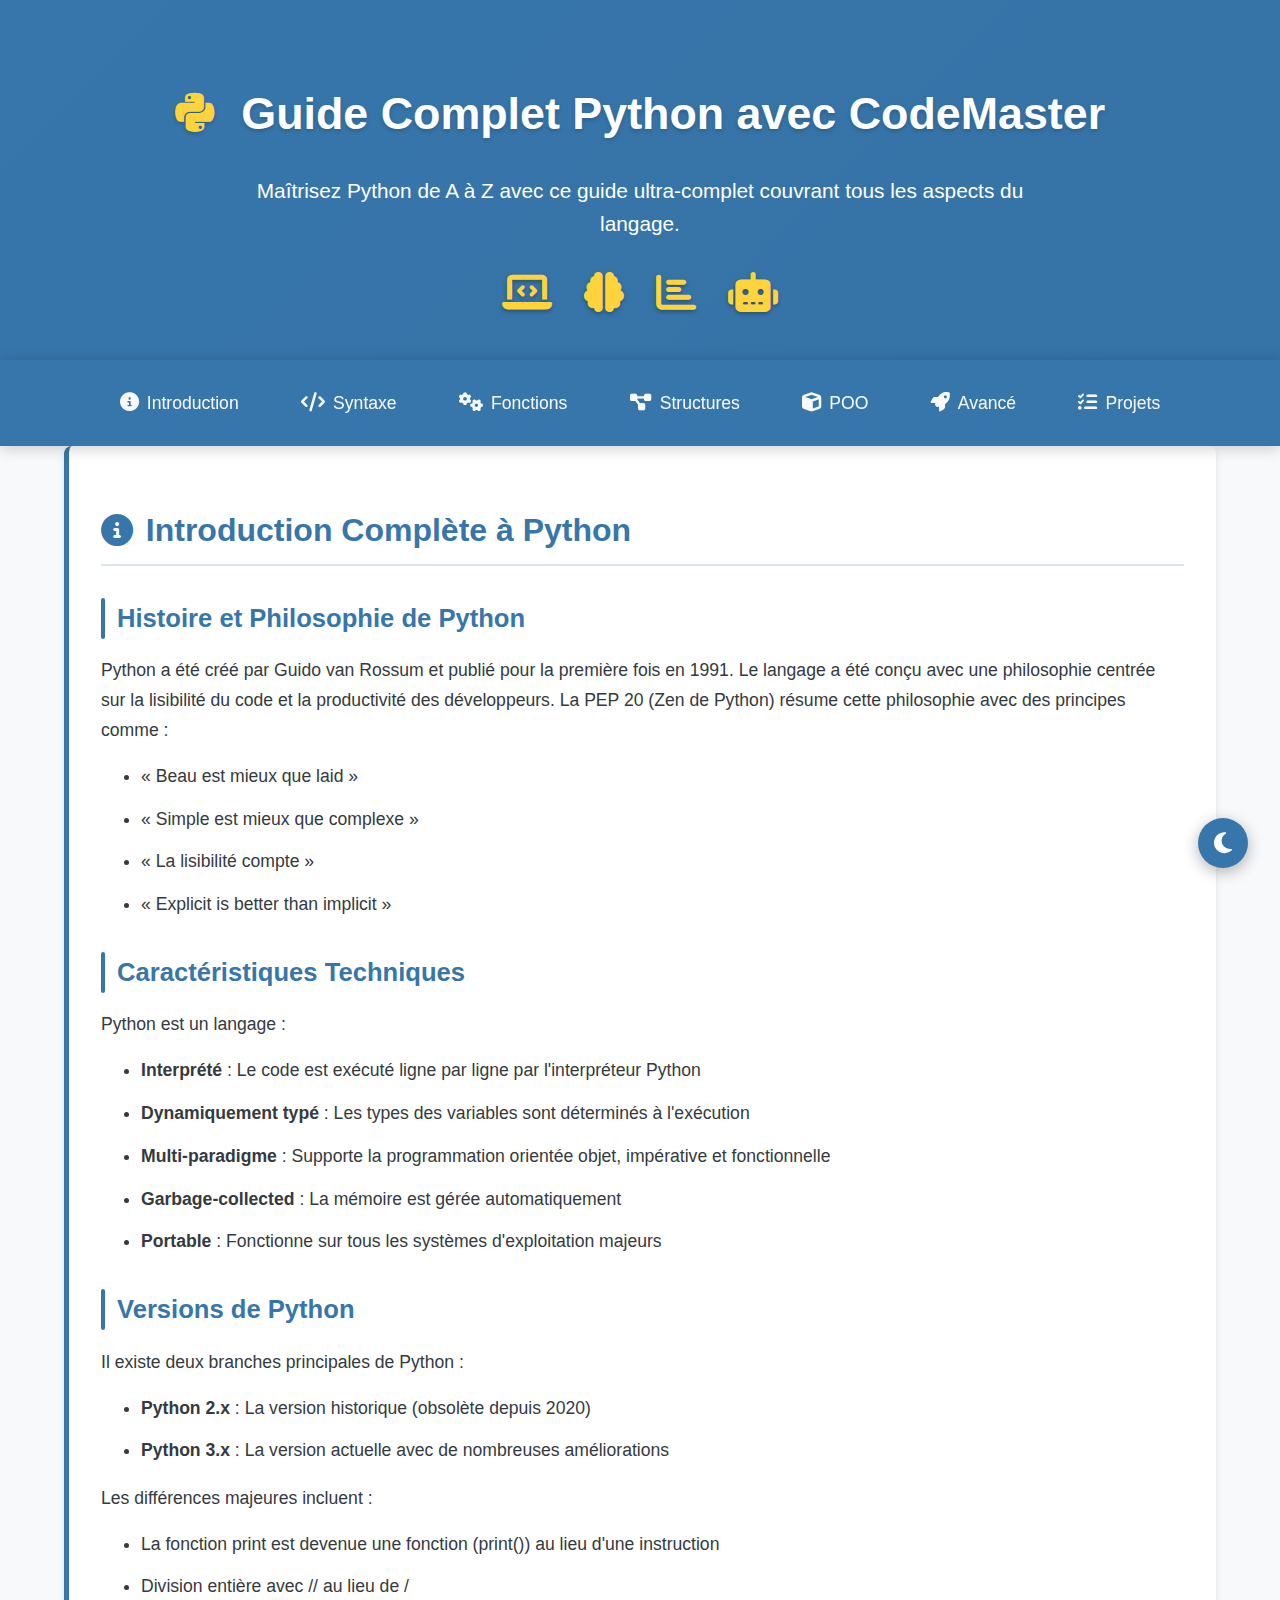
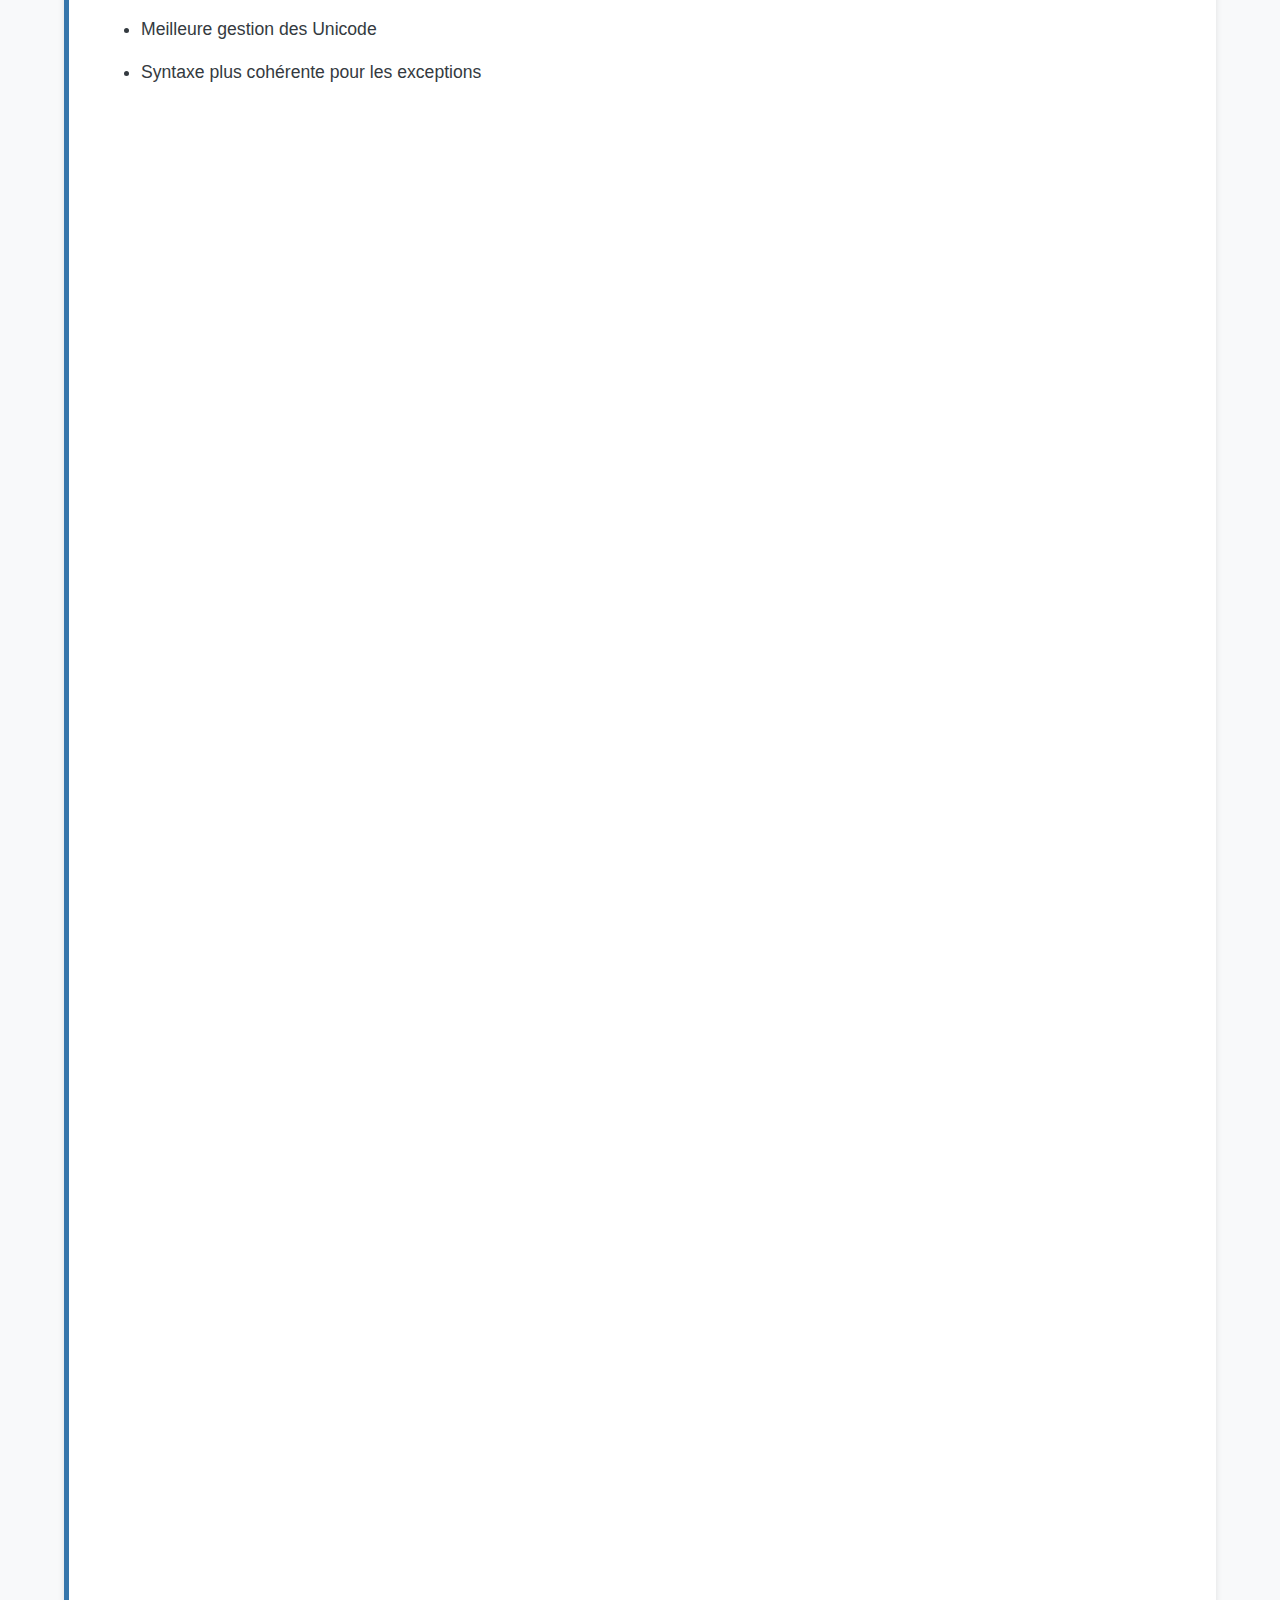
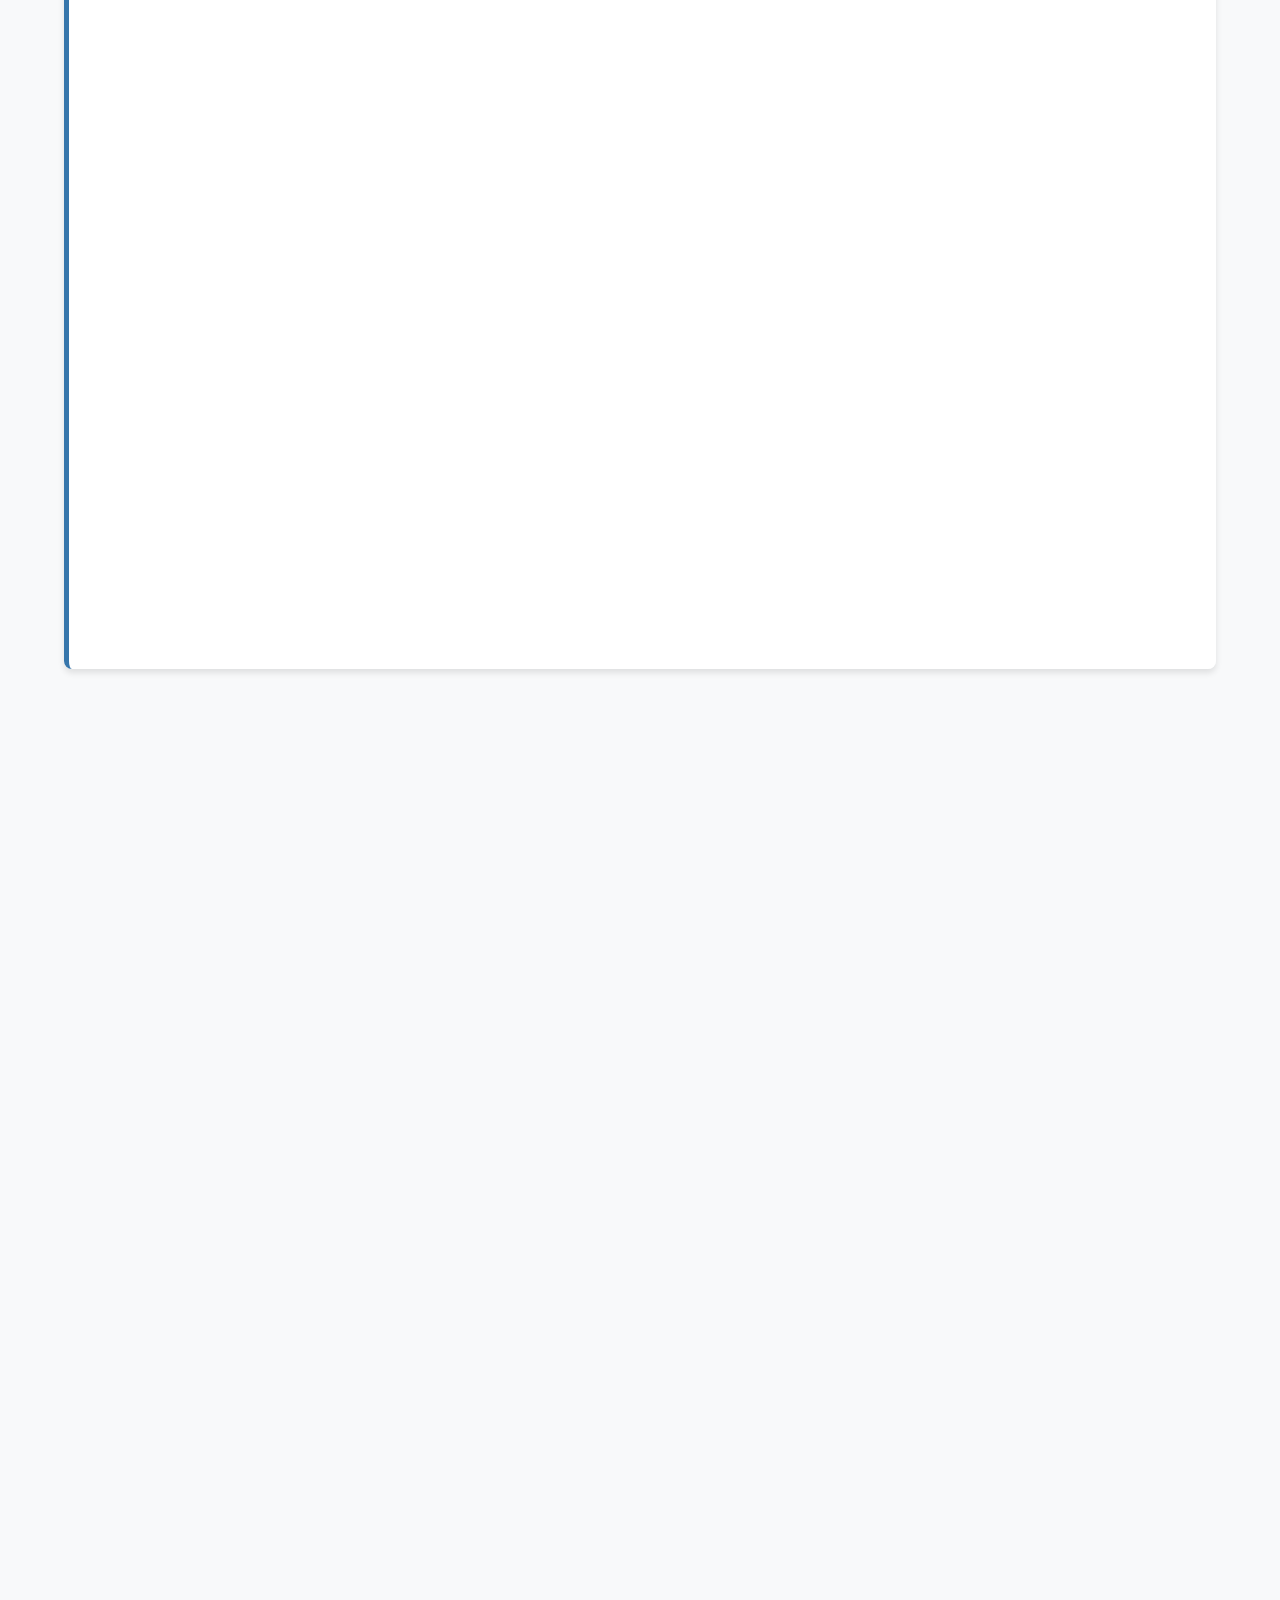
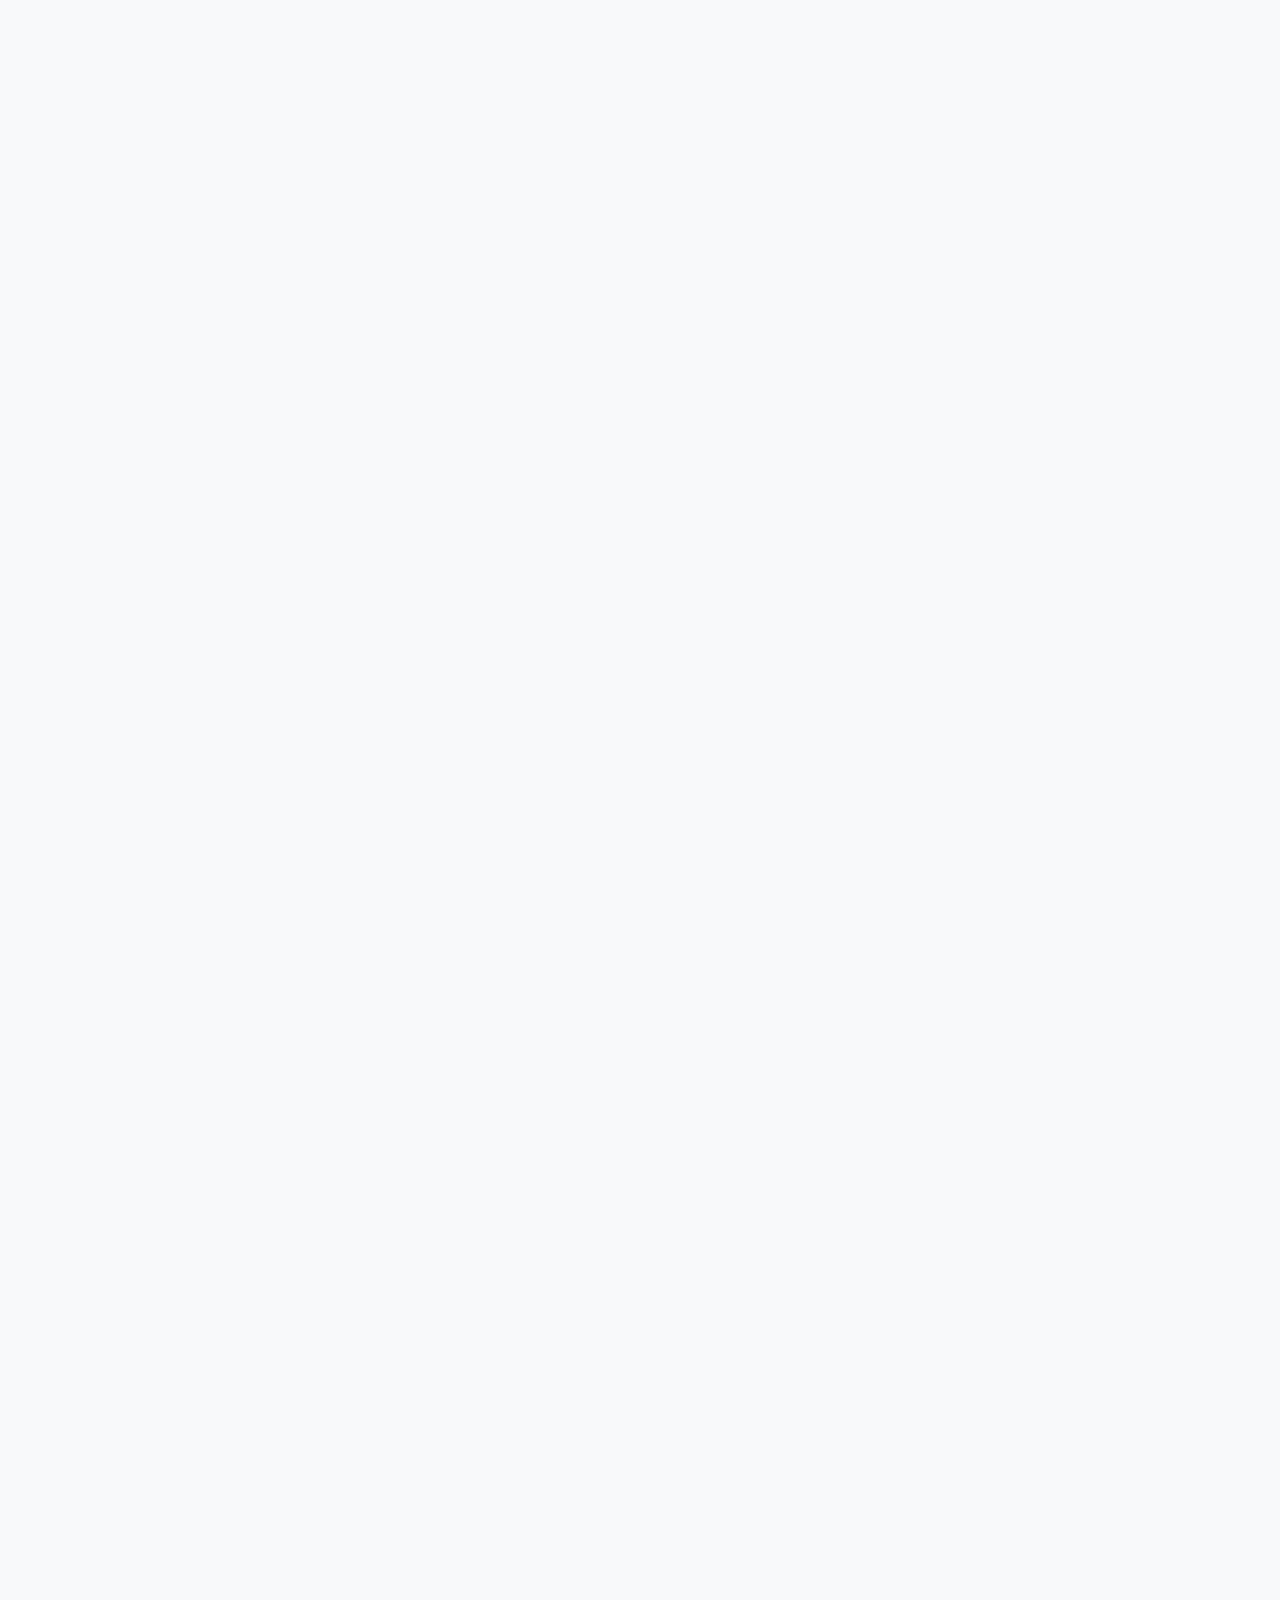
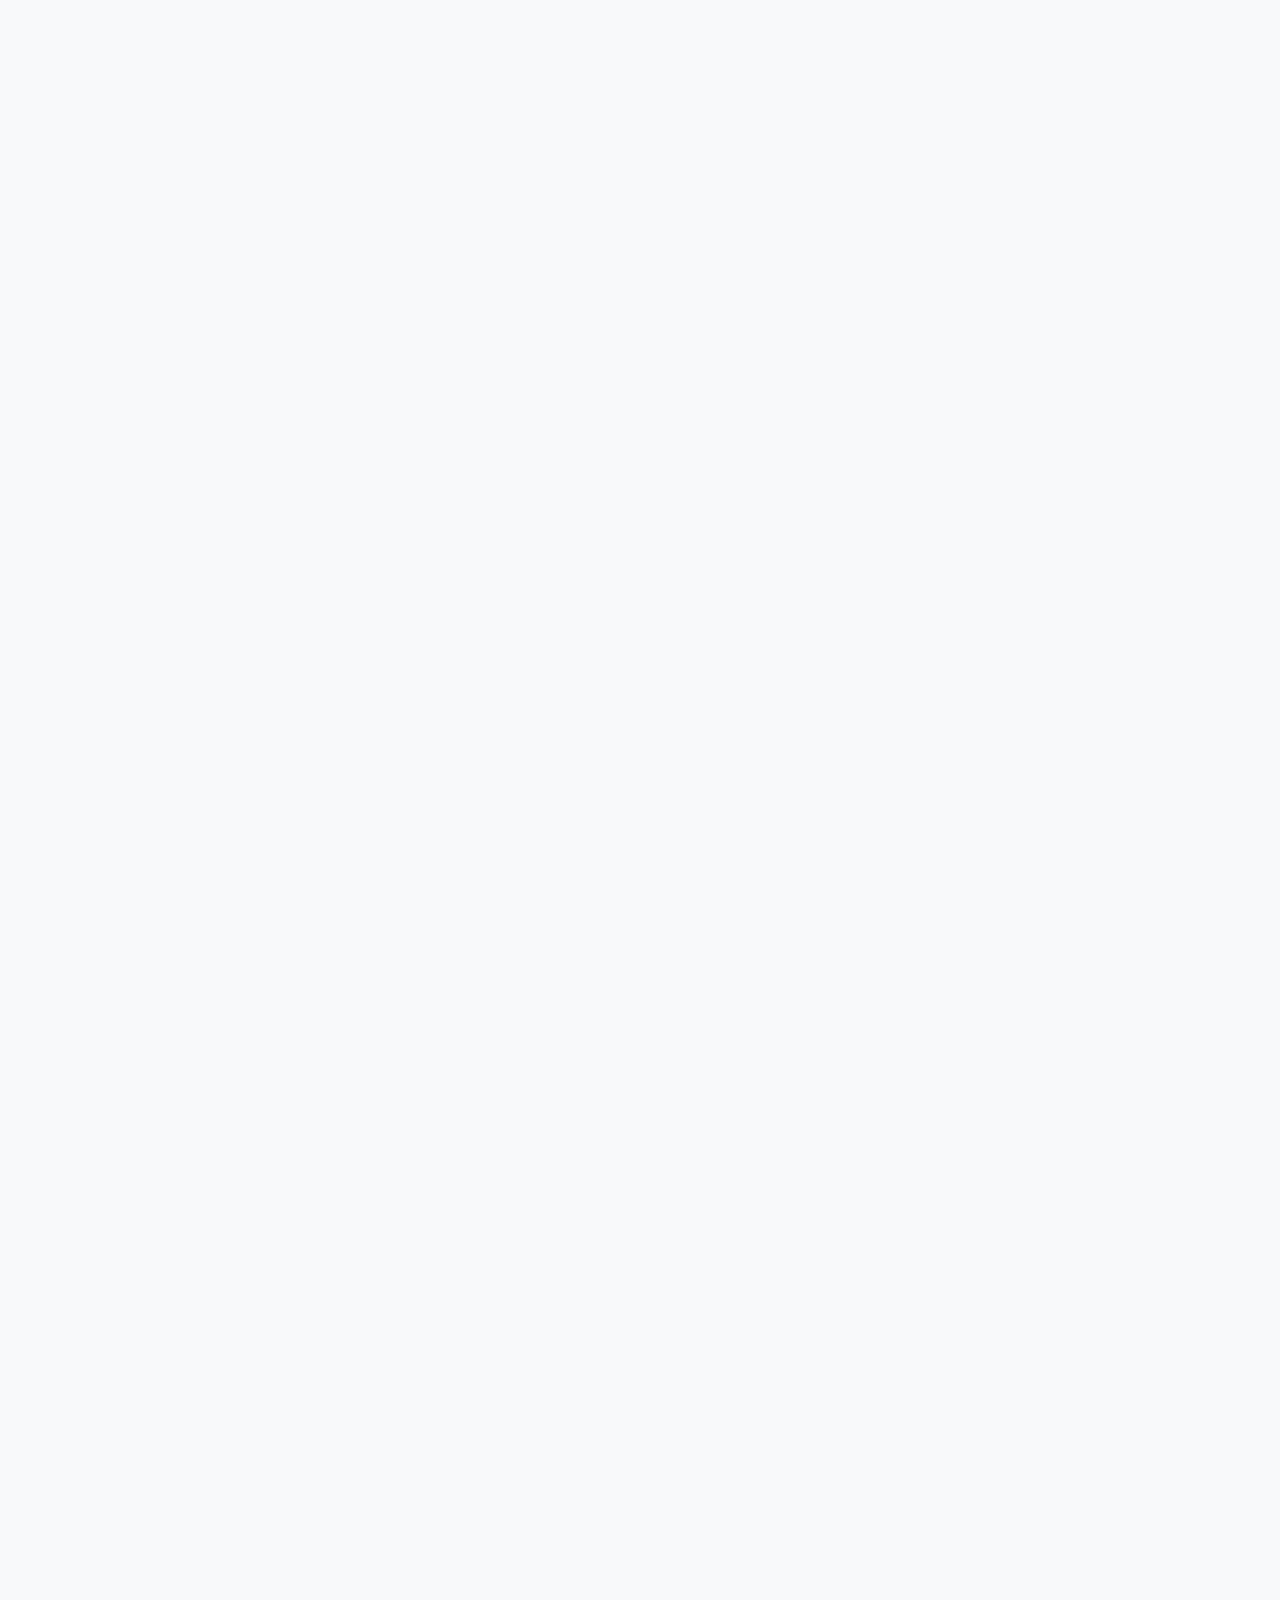
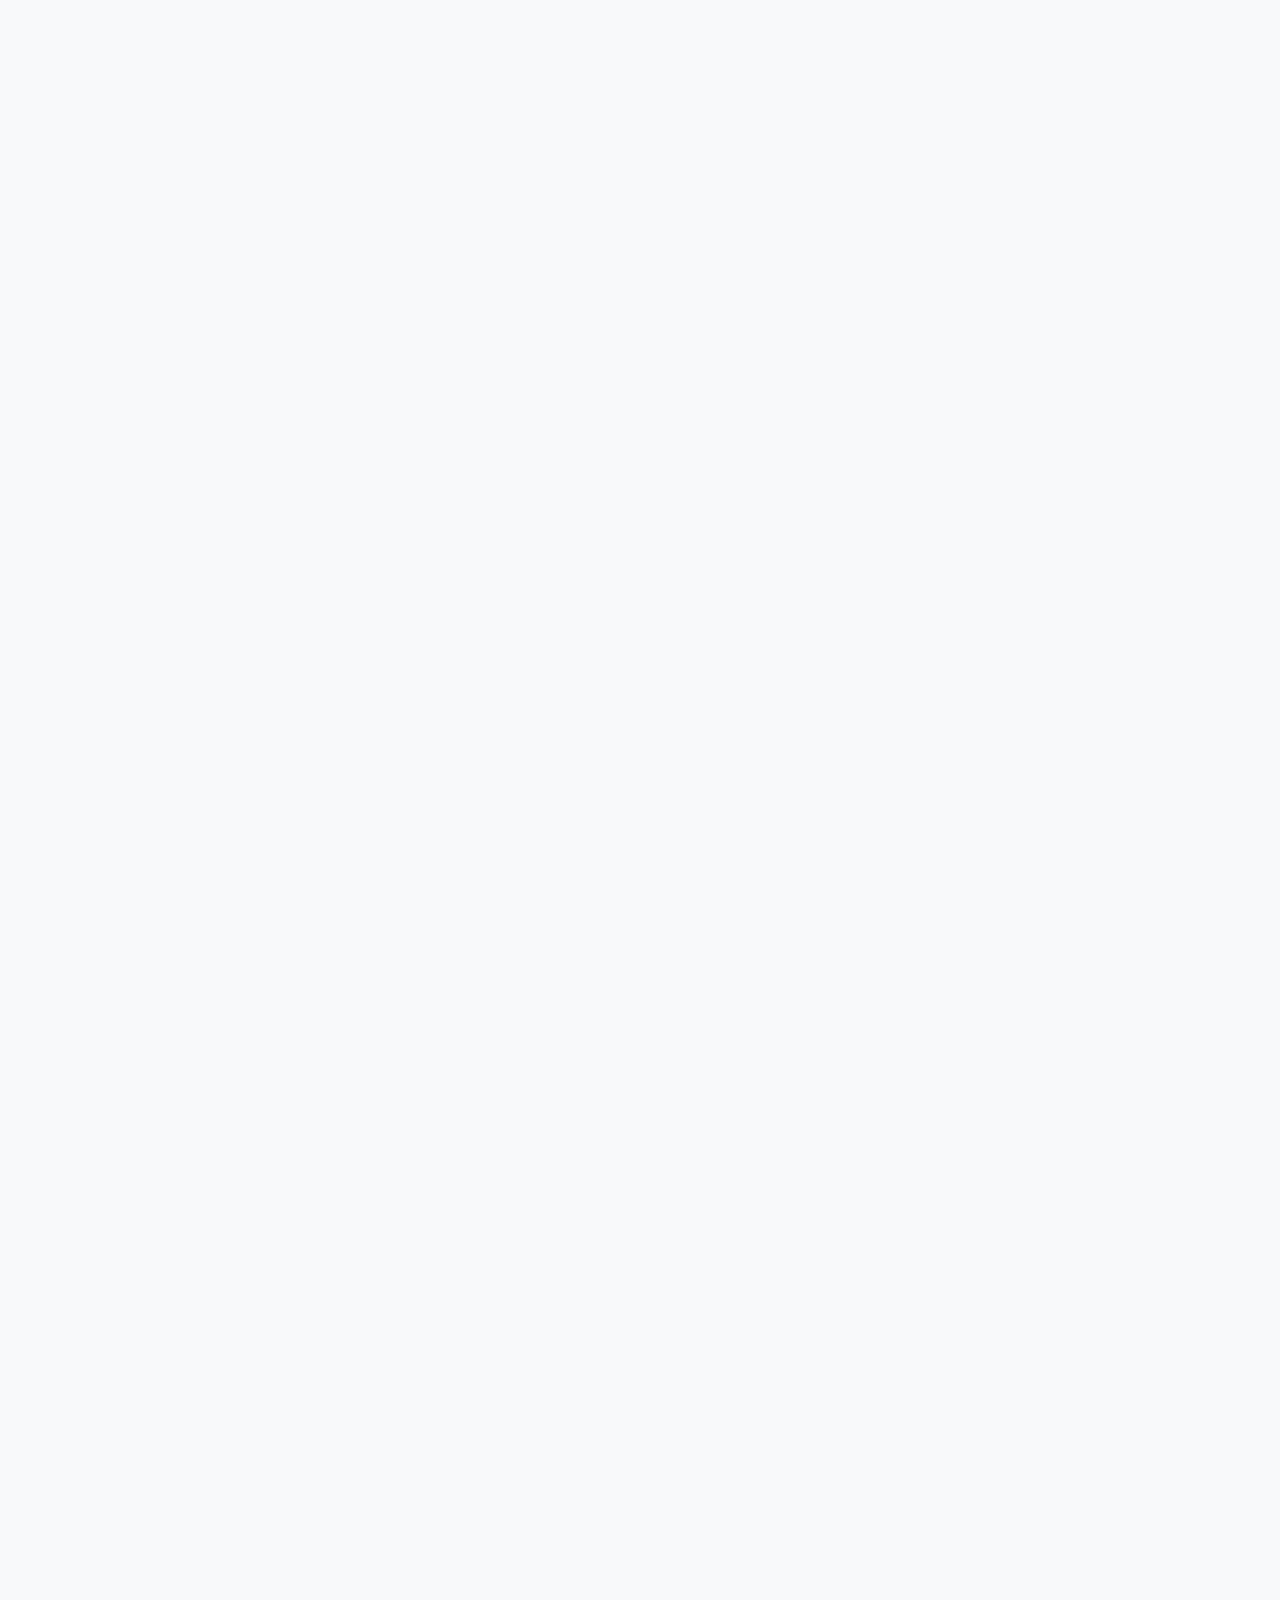
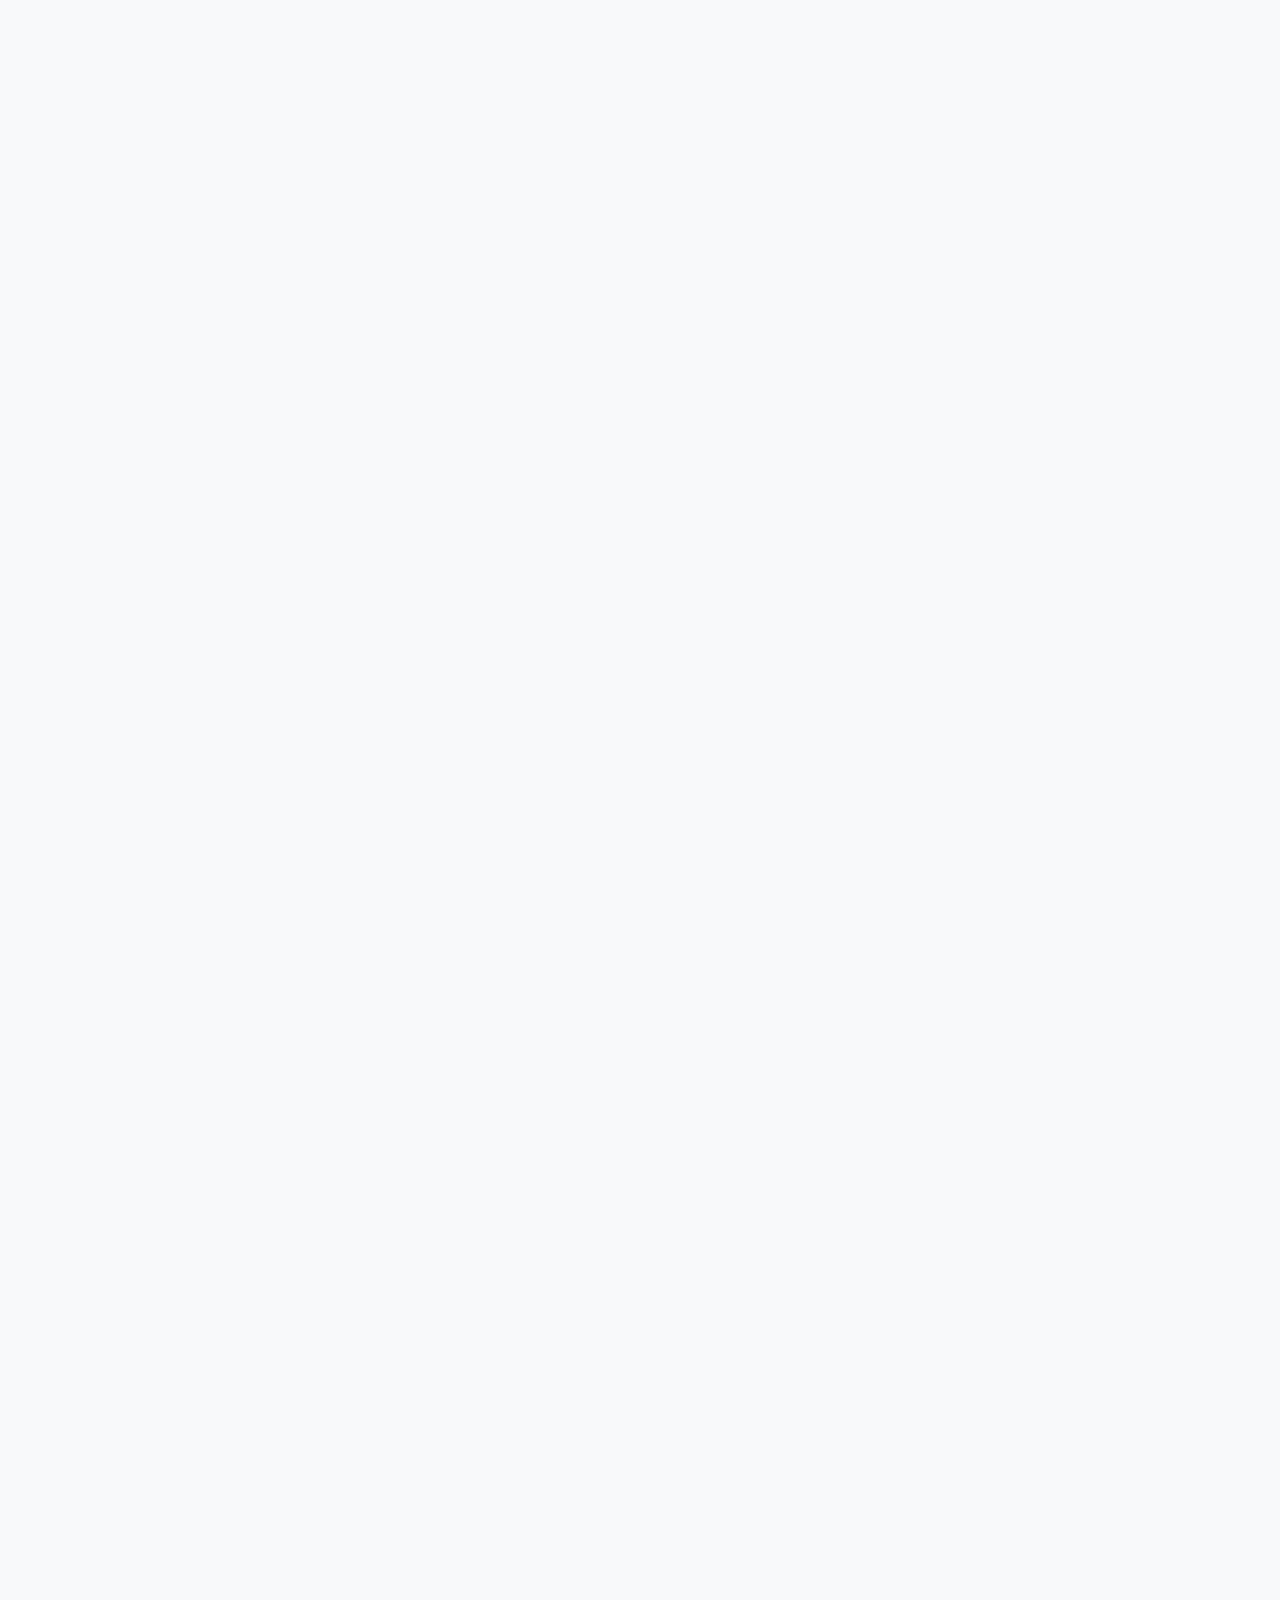
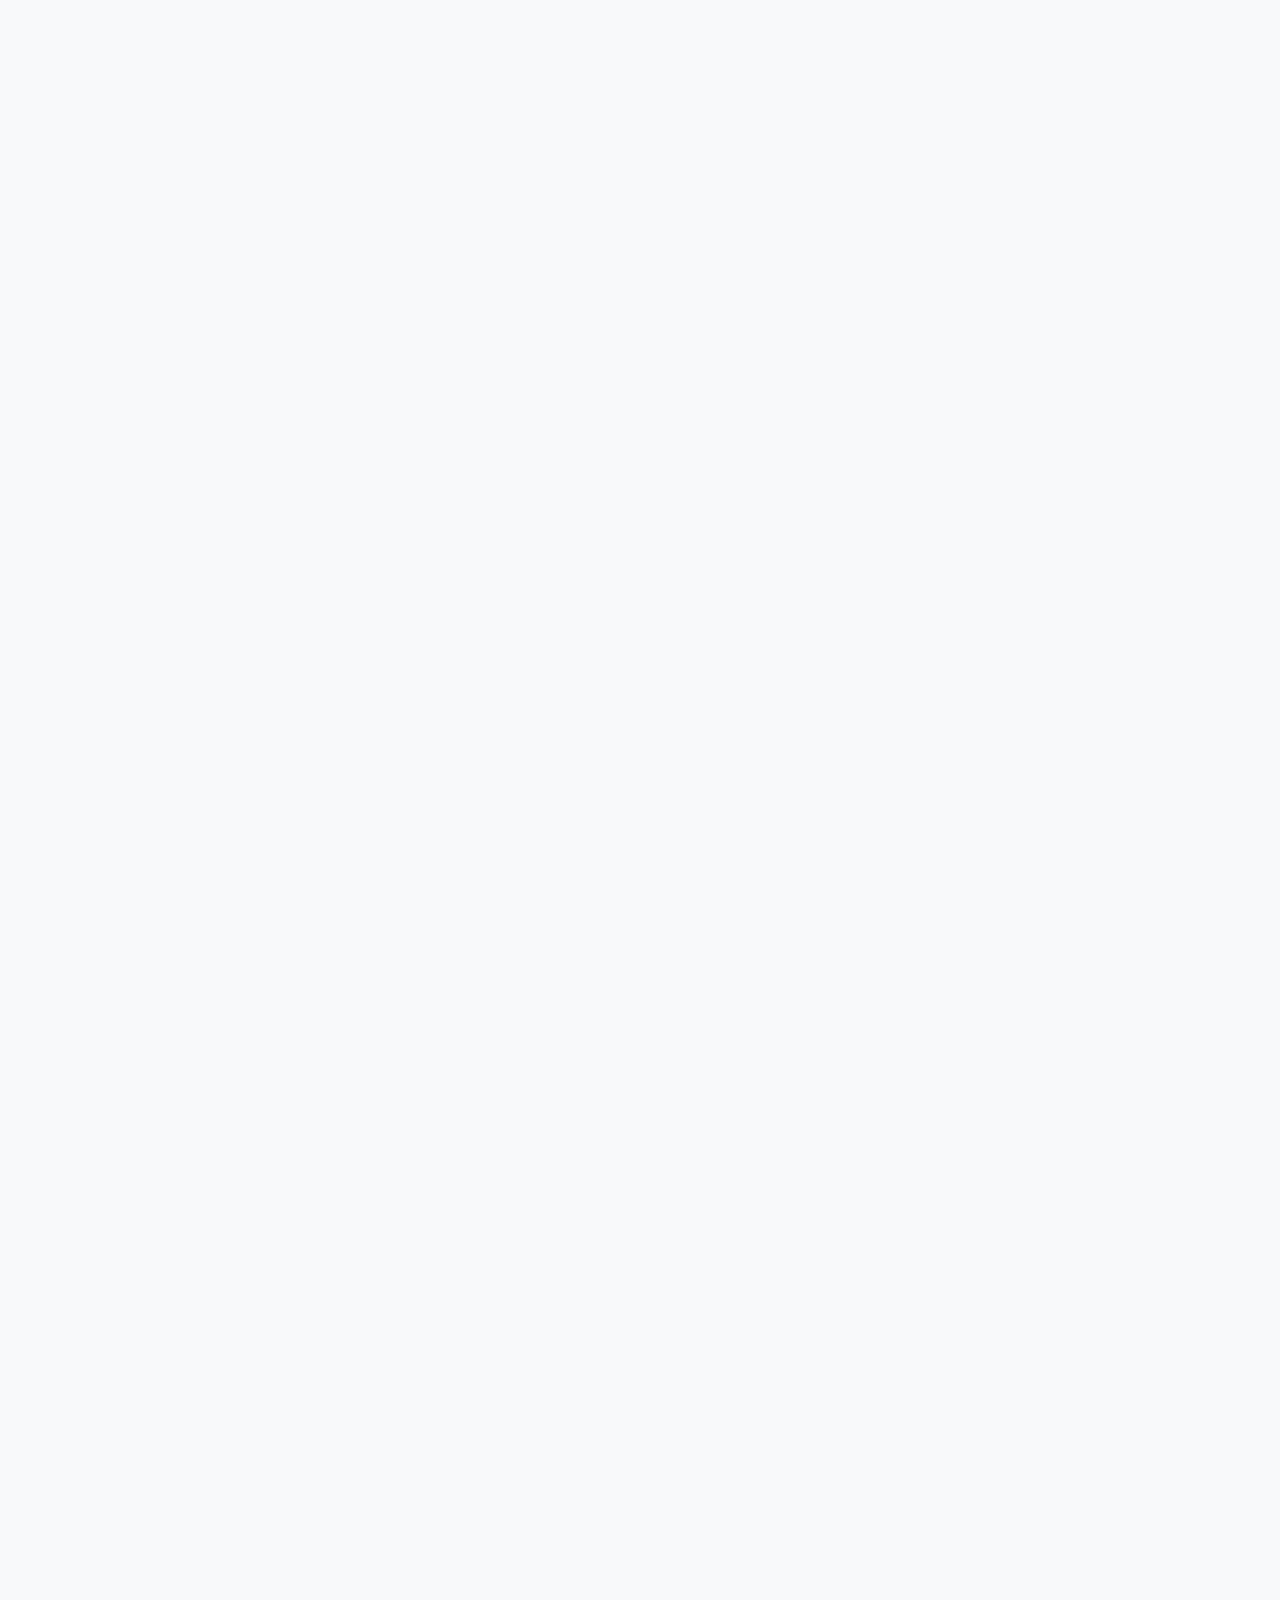
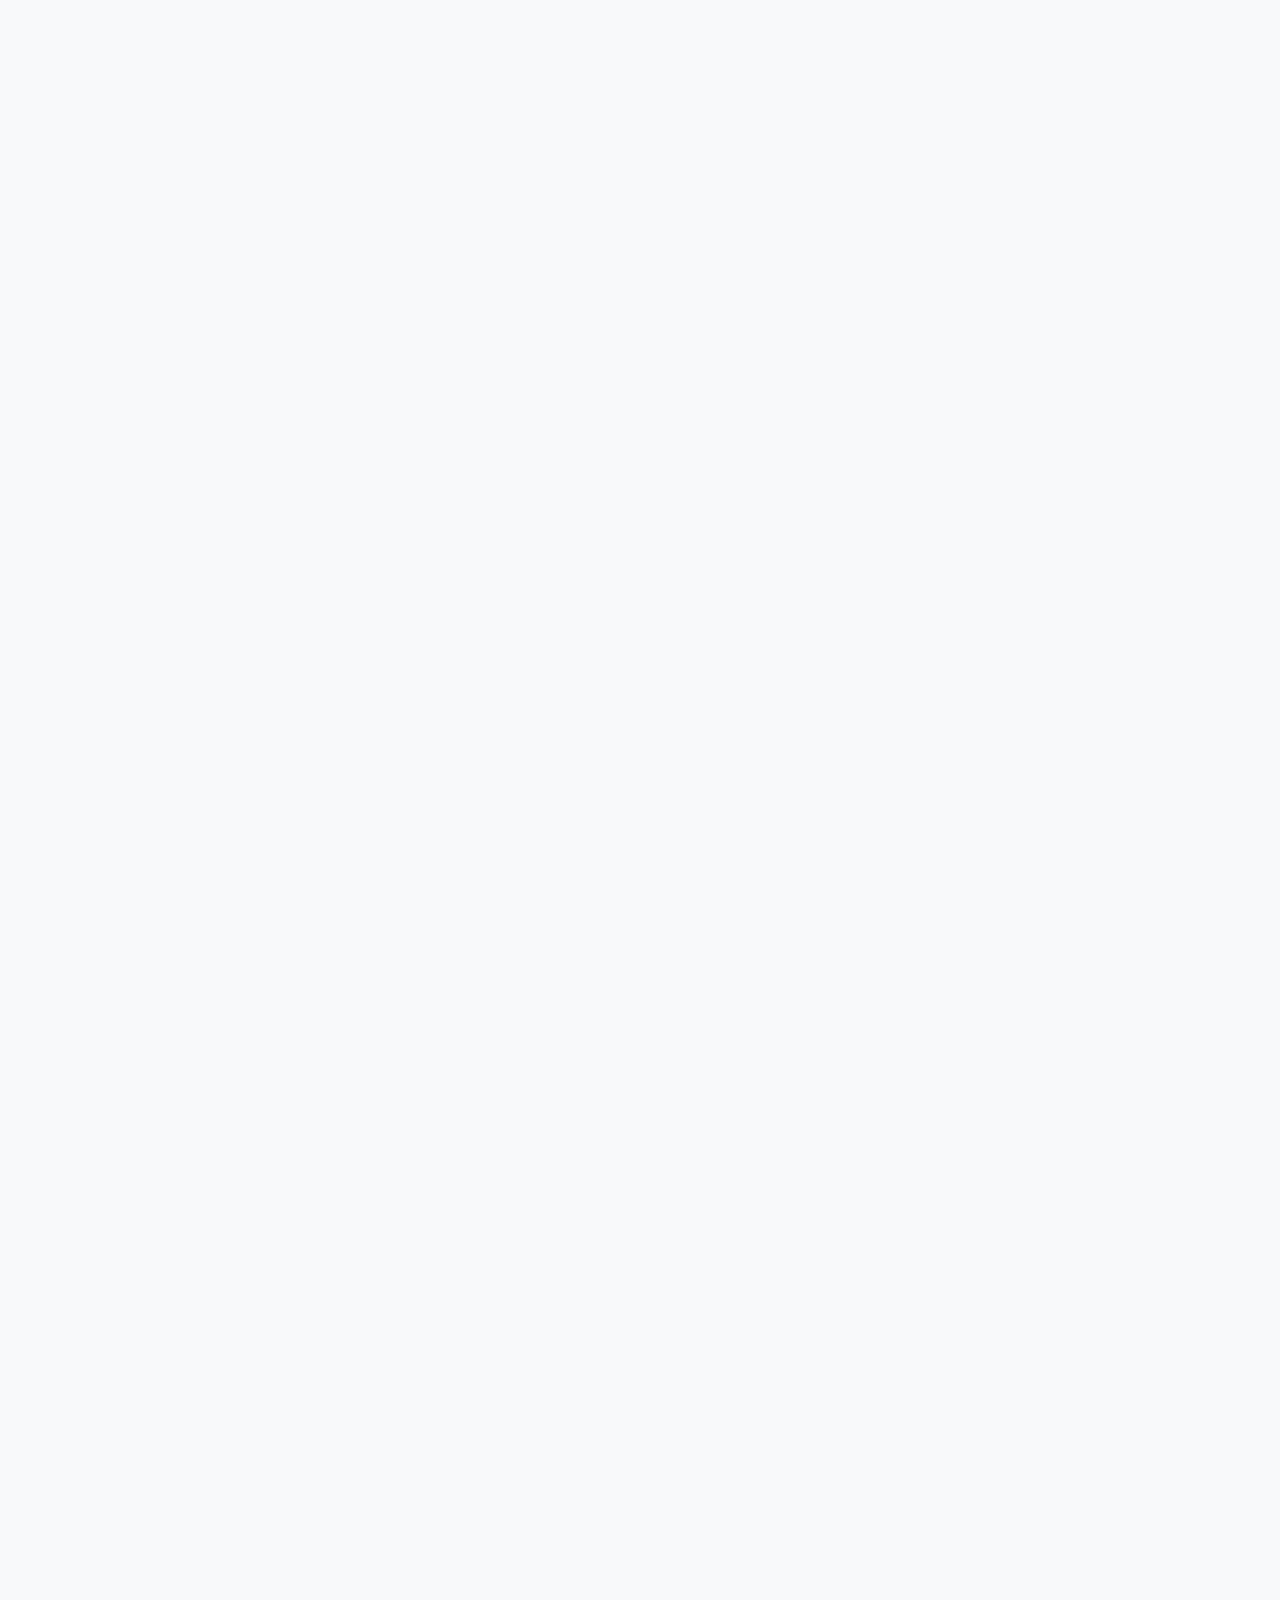
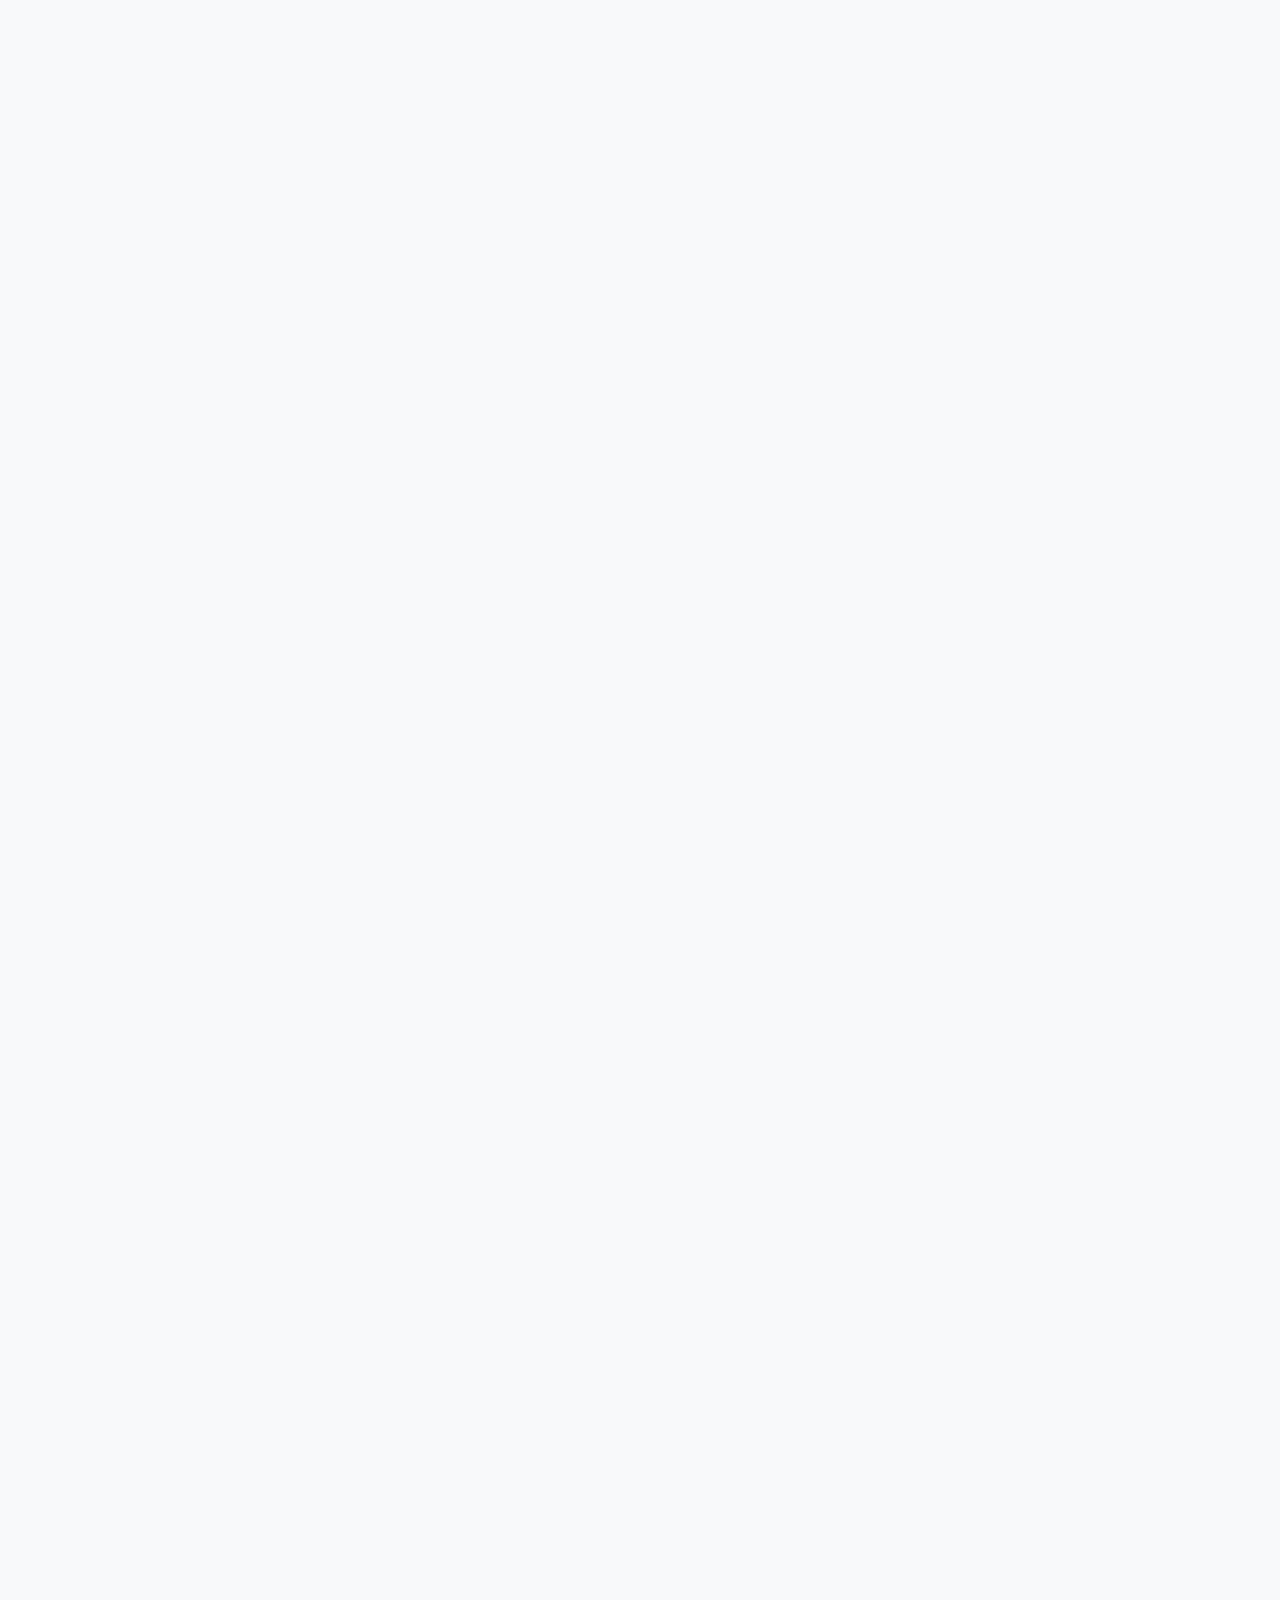
==== commit c25358fd: "add_py" ====
--- a/tuto/language/python.html
+++ b/tuto/language/python.html
@@ -6,7 +6,7 @@
     <meta name="viewport" content="width=device-width, initial-scale=1.0">
     <title>Guide Complet Python - CodeMaster</title>
     <link rel="stylesheet" href="https://cdnjs.cloudflare.com/ajax/libs/font-awesome/6.4.0/css/all.min.css">
-    <link rel="stylesheet" href="assets/styles.css">
+    <link rel="stylesheet" href="css/python.css">
 </head>
 
 <body>
@@ -40,27 +40,30 @@
     <main class="container">
         <section id="intro" class="chapter">
             <h2><i class="fas fa-info-circle"></i> Introduction Complète à Python</h2>
-            
+
             <article class="detailed-content">
                 <h3>Histoire et Philosophie de Python</h3>
-                <p>Python a été créé par Guido van Rossum et publié pour la première fois en 1991. Le langage a été conçu avec une philosophie centrée sur la lisibilité du code et la productivité des développeurs. La PEP 20 (Zen de Python) résume cette philosophie avec des principes comme :</p>
+                <p>Python a été créé par Guido van Rossum et publié pour la première fois en 1991. Le langage a été
+                    conçu avec une philosophie centrée sur la lisibilité du code et la productivité des développeurs. La
+                    PEP 20 (Zen de Python) résume cette philosophie avec des principes comme :</p>
                 <ul>
                     <li>« Beau est mieux que laid »</li>
                     <li>« Simple est mieux que complexe »</li>
                     <li>« La lisibilité compte »</li>
                     <li>« Explicit is better than implicit »</li>
                 </ul>
-                
+
                 <h3>Caractéristiques Techniques</h3>
                 <p>Python est un langage :</p>
                 <ul>
                     <li><strong>Interprété</strong> : Le code est exécuté ligne par ligne par l'interpréteur Python</li>
                     <li><strong>Dynamiquement typé</strong> : Les types des variables sont déterminés à l'exécution</li>
-                    <li><strong>Multi-paradigme</strong> : Supporte la programmation orientée objet, impérative et fonctionnelle</li>
+                    <li><strong>Multi-paradigme</strong> : Supporte la programmation orientée objet, impérative et
+                        fonctionnelle</li>
                     <li><strong>Garbage-collected</strong> : La mémoire est gérée automatiquement</li>
                     <li><strong>Portable</strong> : Fonctionne sur tous les systèmes d'exploitation majeurs</li>
                 </ul>
-                
+
                 <h3>Versions de Python</h3>
                 <p>Il existe deux branches principales de Python :</p>
                 <ul>
@@ -75,7 +78,7 @@
                     <li>Syntaxe plus cohérente pour les exceptions</li>
                 </ul>
             </article>
-            
+
             <div class="cards-grid">
                 <div class="card">
                     <div class="card-header">
@@ -84,12 +87,18 @@
                     </div>
                     <div class="card-body">
                         <ul>
-                            <li><i class="fas fa-check"></i> <strong>Syntaxe intuitive</strong> : Réduit la courbe d'apprentissage pour les débutants</li>
-                            <li><i class="fas fa-check"></i> <strong>Écosystème riche</strong> : Plus de 300,000 paquets sur PyPI (Python Package Index)</li>
-                            <li><i class="fas fa-check"></i> <strong>Multiplateforme</strong> : Fonctionne sur Windows, macOS, Linux, etc.</li>
-                            <li><i class="fas fa-check"></i> <strong>Communauté active</strong> : Support abondant via forums, meetups et conférences</li>
-                            <li><i class="fas fa-check"></i> <strong>Intégration facile</strong> : Interface avec C, Java, .NET et d'autres langages</li>
-                            <li><i class="fas fa-check"></i> <strong>Productivité</strong> : Moins de code pour accomplir les mêmes tâches qu'en Java ou C++</li>
+                            <li><i class="fas fa-check"></i> <strong>Syntaxe intuitive</strong> : Réduit la courbe
+                                d'apprentissage pour les débutants</li>
+                            <li><i class="fas fa-check"></i> <strong>Écosystème riche</strong> : Plus de 300,000 paquets
+                                sur PyPI (Python Package Index)</li>
+                            <li><i class="fas fa-check"></i> <strong>Multiplateforme</strong> : Fonctionne sur Windows,
+                                macOS, Linux, etc.</li>
+                            <li><i class="fas fa-check"></i> <strong>Communauté active</strong> : Support abondant via
+                                forums, meetups et conférences</li>
+                            <li><i class="fas fa-check"></i> <strong>Intégration facile</strong> : Interface avec C,
+                                Java, .NET et d'autres langages</li>
+                            <li><i class="fas fa-check"></i> <strong>Productivité</strong> : Moins de code pour
+                                accomplir les mêmes tâches qu'en Java ou C++</li>
                         </ul>
                     </div>
                 </div>
@@ -101,17 +110,47 @@
                     </div>
                     <div class="card-body">
                         <ul>
-                            <li><i class="fas fa-check"></i> <strong>Développement Web</strong> : Frameworks comme Django (batteries incluses), Flask (microframework), FastAPI (API modernes)</li>
-                            <li><i class="fas fa-check"></i> <strong>Data Science</strong> : Pandas (analyse de données), NumPy (calcul scientifique), Matplotlib/Seaborn (visualisation)</li>
-                            <li><i class="fas fa-check"></i> <strong>Machine Learning</strong> : TensorFlow, PyTorch, scikit-learn pour modèles prédictifs</li>
-                            <li><i class="fas fa-check"></i> <strong>Automatisation</strong> : Scripts système, bots, scraping web avec BeautifulSoup/Scrapy</li>
-                            <li><i class="fas fa-check"></i> <strong>DevOps</strong> : Automatisation avec Ansible, gestion infrastructure avec Terraform</li>
-                            <li><i class="fas fa-check"></i> <strong>Jeux</strong> : Bibliothèques comme Pygame pour prototypes et jeux 2D</li>
+                            <li><i class="fas fa-check"></i> <strong>Développement Web</strong> : Frameworks comme
+                                Django (batteries incluses), Flask (microframework), FastAPI (API modernes)</li>
+                            <li><i class="fas fa-check"></i> <strong>Data Science</strong> : Pandas (analyse de
+                                données), NumPy (calcul scientifique), Matplotlib/Seaborn (visualisation)</li>
+                            <li><i class="fas fa-check"></i> <strong>Machine Learning</strong> : TensorFlow, PyTorch,
+                                scikit-learn pour modèles prédictifs</li>
+                            <li><i class="fas fa-check"></i> <strong>Automatisation</strong> : Scripts système, bots,
+                                scraping web avec BeautifulSoup/Scrapy</li>
+                            <li><i class="fas fa-check"></i> <strong>DevOps</strong> : Automatisation avec Ansible,
+                                gestion infrastructure avec Terraform</li>
+                            <li><i class="fas fa-check"></i> <strong>Jeux</strong> : Bibliothèques comme Pygame pour
+                                prototypes et jeux 2D</li>
                         </ul>
                     </div>
                 </div>
-            </div>
-            
+
+                <div class="card">
+                    <div class="card-header" style="border-top-color: #228B22;">
+                        <i class="fas fa-shield-alt"></i>
+                        <h3>Sécurité et Fiabilité</h3>
+                    </div>
+                    <div class="card-body">
+                        <ul>
+                            <li><i class="fas fa-check"></i> <strong>Langage stable</strong> : Mises à jour régulières
+                                et compatibilité assurée</li>
+                            <li><i class="fas fa-check"></i> <strong>Bonnes pratiques</strong> : Respect des standards
+                                PEP8 et PEP20</li>
+                            <li><i class="fas fa-check"></i> <strong>Sécurité intégrée</strong> : Modules comme hashlib,
+                                ssl, et cryptography</li>
+                            <li><i class="fas fa-check"></i> <strong>Tests et validation</strong> : Frameworks comme
+                                pytest et unittest</li>
+                            <li><i class="fas fa-check"></i> <strong>Gestion d’erreurs</strong> : Système d’exceptions
+                                robuste</li>
+                        </ul>
+                    </div>
+                </div>
+
+                
+            </div>
+
+
             <article class="detailed-content">
                 <h3>Installation et Configuration</h3>
                 <p>Pour commencer avec Python :</p>
@@ -120,7 +159,7 @@
                     <li>Installer en cochant "Add Python to PATH"</li>
                     <li>Vérifier l'installation avec <code>python --version</code></li>
                 </ol>
-                
+
                 <h4>Environnements Virtuels</h4>
                 <p>Les environnements virtuels isolent les dépendances entre projets :</p>
                 <pre><code># Créer un environnement
@@ -131,7 +170,7 @@
 
 # Activer sous macOS/Linux
 source mon_env/bin/activate</code></pre>
-                
+
                 <h4>Gestion des Paquets avec pip</h4>
                 <p>pip est le gestionnaire de paquets standard :</p>
                 <pre><code># Installer un paquet
@@ -147,7 +186,7 @@
 
         <section id="syntaxe" class="chapter">
             <h2><i class="fas fa-code"></i> Syntaxe Approfondie</h2>
-            
+
             <article class="detailed-content">
                 <h3>Structure d'un Programme Python</h3>
                 <p>Un script Python typique contient :</p>
@@ -158,7 +197,7 @@
                     <li>Des définitions de fonctions/classes</li>
                     <li>Du code exécutable (souvent dans un bloc if __name__ == "__main__")</li>
                 </ul>
-                
+
                 <h3>Variables et Types de Données</h3>
                 <p>Python possède plusieurs types natifs :</p>
                 <ul>
@@ -169,20 +208,20 @@
                     <li><strong>Booléens</strong> : bool (True/False)</li>
                     <li><strong>Binaires</strong> : bytes, bytearray, memoryview</li>
                 </ul>
-                
+
                 <h4>Typage Dynamique</h4>
                 <p>Les variables n'ont pas de type déclaré :</p>
                 <pre><code>x = 42          # x est un entier
 x = "hello"    # maintenant x est une chaîne
 x = [1, 2, 3]  # maintenant une liste</code></pre>
-                
+
                 <h4>Conversion de Types</h4>
                 <pre><code>int("42")       # Convertit en entier
 float(3)       # Convertit en flottant
 str(123)       # Convertit en chaîne
 list("abc")    # Crée une liste ['a', 'b', 'c']</code></pre>
             </article>
-            
+
             <div class="code-example">
                 <h3><i class="fas fa-terminal"></i> Opérations de Base</h3>
                 <pre><code># Opérations arithmétiques
@@ -205,10 +244,10 @@
 True or False   # OU (True)
 not True        # NON (False)</code></pre>
             </div>
-            
+
             <article class="detailed-content">
                 <h3>Structures de Contrôle</h3>
-                
+
                 <h4>Conditionnelles</h4>
                 <pre><code># if/elif/else
 age = 18
@@ -221,7 +260,7 @@
 
 # Opérateur ternaire
 status = "Majeur" if age >= 18 else "Mineur"</code></pre>
-                
+
                 <h4>Boucles</h4>
                 <pre><code># Boucle while
 compteur = 0
@@ -237,7 +276,7 @@
 fruits = ["pomme", "banane", "cerise"]
 for fruit in fruits:
     print(fruit)</code></pre>
-                
+
                 <h4>Contrôle de Boucle</h4>
                 <pre><code># break - sort de la boucle
 for i in range(10):
@@ -257,7 +296,7 @@
 else:
     print("Boucle terminée")</code></pre>
             </article>
-            
+
             <div class="cards-grid">
                 <div class="card">
                     <div class="card-header">
@@ -311,7 +350,7 @@
 
         <section id="fonctions" class="chapter">
             <h2><i class="fas fa-cogs"></i> Fonctions Approfondies</h2>
-            
+
             <article class="detailed-content">
                 <h3>Définition et Appel</h3>
                 <p>Les fonctions permettent d'organiser le code en blocs réutilisables :</p>
@@ -322,7 +361,7 @@
 # Appels
 saluer("Alice")  # "Bonjour, Alice!"
 saluer("Bob", "Salut")  # "Salut, Bob!"</code></pre>
-                
+
                 <h4>Arguments et Paramètres</h4>
                 <p>Python supporte plusieurs types d'arguments :</p>
                 <ul>
@@ -331,7 +370,7 @@
                     <li><strong>Par défaut</strong> : Valeurs prédéfinies</li>
                     <li><strong>Variables</strong> : *args et **kwargs</li>
                 </ul>
-                
+
                 <pre><code># *args pour arguments variables positionnels
 def somme(*nombres):
     return sum(nombres)
@@ -345,7 +384,7 @@
 
 afficher_config(lang="fr", theme="sombre")</code></pre>
             </article>
-            
+
             <div class="code-example">
                 <h3><i class="fas fa-function"></i> Fonctions Lambda</h3>
                 <pre><code># Fonction lambda simple
@@ -363,7 +402,7 @@
 etudiants = [("Alice", 20), ("Bob", 18), ("Charlie", 22)]
 tri_par_age = sorted(etudiants, key=lambda x: x[1])</code></pre>
             </div>
-            
+
             <article class="detailed-content">
                 <h3>Portée et Closures</h3>
                 <p>Les fonctions peuvent capturer des variables de leur environnement :</p>
@@ -377,7 +416,7 @@
 
 double(5)  # 10
 triple(5)  # 15</code></pre>
-                
+
                 <h3>Décorateurs</h3>
                 <p>Les décorateurs modifient le comportement des fonctions :</p>
                 <pre><code>def chronometre(fonction):
@@ -395,7 +434,7 @@
 
 calcul_long()  # Affiche le temps d'exécution</code></pre>
             </article>
-            
+
             <div class="cards-grid">
                 <div class="card">
                     <div class="card-header" style="border-top-color: #4584b6;">
@@ -411,7 +450,7 @@
     sous_package/
         __init__.py
         module3.py</pre>
-                        
+
                         <p>Importations :</p>
                         <pre><code># Import simple
 import math
@@ -465,7 +504,7 @@
 
         <section id="structures" class="chapter">
             <h2><i class="fas fa-project-diagram"></i> Structures de Données Avancées</h2>
-            
+
             <article class="detailed-content">
                 <h3>Listes en Profondeur</h3>
                 <p>Les listes sont des séquences mutables :</p>
@@ -488,7 +527,7 @@
 del nombres[0]          # [5, 2, 3, 4, 6, 7]
 nombres.pop()           # Retourne 7, liste: [5, 2, 3, 4, 6]
 nombres.remove(2)       # [5, 3, 4, 6]</code></pre>
-                
+
                 <h4>Méthodes Utiles</h4>
                 <pre><code>nombres = [3, 1, 4, 2]
 nombres.sort()          # [1, 2, 3, 4]
@@ -497,7 +536,7 @@
 2 in nombres           # True
 nombres.index(3)       # 1
 nombres.count(2)       # 1</code></pre>
-                
+
                 <h4>List Comprehensions</h4>
                 <p>Syntaxe concise pour créer des listes :</p>
                 <pre><code># Version classique
@@ -514,7 +553,7 @@
 # Imbriquée
 matrice = [[i*j for j in range(3)] for i in range(3)]</code></pre>
             </article>
-            
+
             <div class="code-example">
                 <h3><i class="fas fa-key"></i> Dictionnaires Complets</h3>
                 <pre><code># Création
@@ -544,10 +583,10 @@
 # Dictionary comprehension
 carres = {x: x**2 for x in range(5)}</code></pre>
             </div>
-            
+
             <article class="detailed-content">
                 <h3>Tuples et Sets</h3>
-                
+
                 <h4>Tuples</h4>
                 <p>Séquences immuables :</p>
                 <pre><code># Création
@@ -565,7 +604,7 @@
 # Méthodes
 index = point.index(20)  # 1
 count = point.count(10)  # 1</code></pre>
-                
+
                 <h4>Sets</h4>
                 <p>Collections non ordonnées d'éléments uniques :</p>
                 <pre><code># Création
@@ -586,7 +625,7 @@
 a - b  # Différence {1, 2}
 a ^ b  # Différence symétrique {1, 2, 4, 5}</code></pre>
             </article>
-            
+
             <div class="cards-grid">
                 <div class="card">
                     <div class="card-header" style="border-top-color: #ff2d20;">
@@ -641,7 +680,7 @@
 
         <section id="poo" class="chapter">
             <h2><i class="fas fa-cube"></i> Programmation Orientée Objet</h2>
-            
+
             <article class="detailed-content">
                 <h3>Classes et Objets</h3>
                 <p>Les classes sont des modèles pour créer des objets :</p>
@@ -658,7 +697,7 @@
 # Instanciation
 alice = Personne("Alice", 25)
 message = alice.saluer()  # "Bonjour, je m'appelle Alice"</code></pre>
-                
+
                 <h4>Terminologie POO</h4>
                 <ul>
                     <li><strong>Classe</strong> : Modèle pour créer des objets</li>
@@ -668,7 +707,7 @@
                     <li><strong>self</strong> : Référence à l'instance courante</li>
                 </ul>
             </article>
-            
+
             <div class="code-example">
                 <h3><i class="fas fa-project-diagram"></i> Héritage et Polymorphisme</h3>
                 <pre><code>class Animal:
@@ -693,10 +732,10 @@
 # Rex dit Woof!
 # Félix dit Miaou!</code></pre>
             </div>
-            
+
             <article class="detailed-content">
                 <h3>Concepts Avancés de POO</h3>
-                
+
                 <h4>Méthodes Spéciales</h4>
                 <pre><code>class Vecteur:
     def __init__(self, x, y):
@@ -715,7 +754,7 @@
 v2 = Vecteur(3, 1)
 v3 = v1 + v2  # Utilise __add__
 print(v3)     # Utilise __str__ => "Vecteur(5, 5)"</code></pre>
-                
+
                 <h4>Propriétés</h4>
                 <pre><code>class Rectangle:
     def __init__(self, largeur, hauteur):
@@ -740,7 +779,7 @@
 rect.largeur = 5  # Utilise le setter
 print(rect.aire)  # 20</code></pre>
             </article>
-            
+
             <div class="cards-grid">
                 <div class="card">
                     <div class="card-header" style="border-top-color: #4584b6;">
@@ -804,7 +843,7 @@
 
         <section id="avance" class="chapter">
             <h2><i class="fas fa-rocket"></i> Techniques Avancées</h2>
-            
+
             <article class="detailed-content">
                 <h3>Gestion des Fichiers</h3>
                 <p>Python offre plusieurs méthodes pour travailler avec les fichiers :</p>
@@ -825,7 +864,7 @@
 # 'b' - mode binaire
 # 't' - mode texte (défaut)
 # '+' - lecture et écriture</code></pre>
-                
+
                 <h4>Méthodes Utiles</h4>
                 <pre><code>with open("fichier.txt") as f:
     ligne = f.readline()  # Lit une ligne
@@ -834,7 +873,7 @@
     # Itération ligne par ligne (mémoire efficace)
     for ligne in f:
         print(ligne.strip())  # strip() enlève les sauts de ligne</code></pre>
-                
+
                 <h4>Fichiers JSON</h4>
                 <pre><code>import json
 
@@ -848,7 +887,7 @@
     data = json.load(f)
     print(data["nom"])  # "Alice"</code></pre>
             </article>
-            
+
             <div class="code-example">
                 <h3><i class="fas fa-bug"></i> Gestion des Exceptions</h3>
                 <pre><code>try:
@@ -871,11 +910,11 @@
 class MonErreur(Exception):
     pass</code></pre>
             </div>
-            
+
             <article class="detailed-content">
                 <h3>Programmation Fonctionnelle</h3>
                 <p>Python supporte plusieurs concepts de programmation fonctionnelle :</p>
-                
+
                 <h4>Fonctions d'Ordre Supérieur</h4>
                 <pre><code>def appliquer(fonction, valeur):
     return fonction(valeur)
@@ -884,7 +923,7 @@
     return x * x
 
 appliquer(carre, 5)  # 25</code></pre>
-                
+
                 <h4>Fonctions Map, Filter, Reduce</h4>
                 <pre><code>from functools import reduce
 
@@ -898,7 +937,7 @@
 
 # Reduce: combine les éléments
 somme = reduce(lambda x, y: x + y, nombres)  # 15</code></pre>
-                
+
                 <h4>Functools</h4>
                 <pre><code>from functools import partial, lru_cache
 
@@ -916,7 +955,7 @@
         return n
     return fib(n-1) + fib(n-2)</code></pre>
             </article>
-            
+
             <div class="cards-grid">
                 <div class="card">
                     <div class="card-header" style="border-top-color: #ff5722;">
@@ -983,7 +1022,7 @@
 
         <section id="projets" class="chapter">
             <h2><i class="fas fa-tasks"></i> Projets Complets</h2>
-            
+
             <article class="detailed-content">
                 <h3>Calculatrice Avancée</h3>
                 <p>Créez une calculatrice avec interface graphique en Tkinter :</p>
@@ -1027,7 +1066,7 @@
 calc = Calculatrice(root)
 root.mainloop()</code></pre>
             </article>
-            
+
             <div class="code-example">
                 <h3><i class="fas fa-tasks"></i> To-Do List avec Base de Données</h3>
                 <pre><code>import sqlite3
@@ -1078,7 +1117,7 @@
     init_db()
     app.run(debug=True)</code></pre>
             </div>
-            
+
             <article class="detailed-content">
                 <h3>Analyse de Données avec Pandas</h3>
                 <p>Analyse exploratoire d'un dataset de films :</p>
@@ -1118,7 +1157,7 @@
 top10 = films.nlargest(10, 'profit')[['title', 'profit']]
 print(top10)</code></pre>
             </article>
-            
+
             <div class="cards-grid">
                 <div class="card">
                     <div class="card-header" style="border-top-color: #ff5722;">
@@ -1171,7 +1210,7 @@
                     </div>
                 </div>
             </div>
-            
+
             <div class="next-steps">
                 <h3><i class="fas fa-graduation-cap"></i> Pour Aller Plus Loin</h3>
                 <div class="resources-grid">
--- a/tuto/language/css/python.css
+++ b/tuto/language/css/python.css
@@ -0,0 +1,716 @@
+/* assets/styles.css */
+
+/* Variables CSS */
+:root {
+    --python-primary: #3776AB;
+    --python-secondary: #FFD43B;
+    --light-color: #f8f9fa;
+    --dark-color: #343a40;
+    --success-color: #28a745;
+    --warning-color: #ffc107;
+    --danger-color: #dc3545;
+    --border-radius: 8px;
+    --box-shadow: 0 4px 6px rgba(0, 0, 0, 0.1);
+    --transition: all 0.3s ease;
+  }
+  
+  /* Dark Mode Variables */
+  .dark-mode {
+    --light-color: #1E1E1E;
+    --dark-color: #F5F5F5;
+    --python-primary: #4B8BBE;
+    --python-secondary: #FFE873;
+  }
+  
+  /* Base Styles */
+  body {
+    font-family: 'Segoe UI', Tahoma, Geneva, Verdana, sans-serif;
+    line-height: 1.6;
+    color: var(--dark-color);
+    background-color: var(--light-color);
+    transition: background-color 0.5s ease, color 0.5s ease;
+    margin: 0;
+    padding: 0;
+  }
+  
+  .container {
+    width: 90%;
+    max-width: 1200px;
+    margin: 0 auto;
+    padding: 0 15px;
+  }
+  
+  /* Header Styles */
+  header {
+    background: linear-gradient(135deg, var(--python-primary) 0%, #306998 100%);
+    color: white;
+    padding: 3rem 0;
+    text-align: center;
+    position: relative;
+    overflow: hidden;
+    animation: gradientBG 15s ease infinite;
+    background-size: 400% 400%;
+  }
+  
+  @keyframes gradientBG {
+    0% { background-position: 0% 50%; }
+    50% { background-position: 100% 50%; }
+    100% { background-position: 0% 50%; }
+  }
+  
+  header h1 {
+    font-size: 2.8rem;
+    margin-bottom: 1.5rem;
+    animation: fadeInDown 1s ease;
+    text-shadow: 0 2px 4px rgba(0, 0, 0, 0.2);
+  }
+  
+  header h1 i {
+    color: var(--python-secondary);
+    margin-right: 15px;
+    animation: pulse 2s infinite;
+  }
+  
+  header p {
+    font-size: 1.3rem;
+    max-width: 800px;
+    margin: 0 auto 2rem;
+    animation: fadeInUp 1s ease 0.3s both;
+  }
+  
+  .header-icons {
+    display: flex;
+    justify-content: center;
+    gap: 2rem;
+    margin-top: 2rem;
+    animation: fadeIn 1s ease 0.6s both;
+  }
+  
+  .header-icons i {
+    font-size: 2.5rem;
+    cursor: pointer;
+    transition: var(--transition);
+    color: var(--python-secondary);
+    text-shadow: 0 2px 4px rgba(0, 0, 0, 0.3);
+  }
+  
+  .header-icons i:hover {
+    transform: translateY(-5px) scale(1.2);
+    color: white;
+  }
+  
+  /* Navigation */
+  nav {
+    background-color: var(--python-primary);
+    color: var(--light-color);
+    position: sticky;
+    top: 0;
+    z-index: 100;
+    box-shadow: 0 2px 15px rgba(0, 0, 0, 0.2);
+  }
+  
+  nav ul {
+    display: flex;
+    justify-content: center;
+    list-style: none;
+    padding: 1rem 0;
+    margin: 0;
+    gap: 1.5rem;
+    flex-wrap: wrap;
+  }
+  
+  nav a {
+    color: var(--light-color);
+    text-decoration: none;
+    font-weight: 500;
+    padding: 0.8rem 1.2rem;
+    border-radius: var(--border-radius);
+    transition: var(--transition);
+    position: relative;
+    display: flex;
+    align-items: center;
+    gap: 0.5rem;
+    font-size: 1.1rem;
+  }
+  
+  nav a:hover {
+    background-color: rgba(255, 255, 255, 0.15);
+    transform: translateY(-3px);
+  }
+  
+  nav a i {
+    font-size: 1.2rem;
+  }
+  
+  nav a::after {
+    content: '';
+    position: absolute;
+    bottom: -5px;
+    left: 50%;
+    width: 0;
+    height: 3px;
+    background: var(--python-secondary);
+    transition: var(--transition);
+    transform: translateX(-50%);
+  }
+  
+  nav a:hover::after {
+    width: 80%;
+  }
+  
+  /* Main Content */
+  main {
+    padding: 3rem 0;
+  }
+  
+  .chapter {
+    margin-bottom: 4rem;
+    padding: 2rem;
+    border-radius: var(--border-radius);
+    background-color: rgba(255, 255, 255, 0.9);
+    box-shadow: var(--box-shadow);
+    transition: var(--transition);
+    border-left: 5px solid var(--python-primary);
+  }
+  
+  .dark-mode .chapter {
+    background-color: rgba(30, 30, 30, 0.9);
+    border-left-color: var(--python-secondary);
+  }
+  
+  .chapter:hover {
+    transform: translateY(-5px);
+    box-shadow: 0 15px 30px rgba(0, 0, 0, 0.15);
+  }
+  
+  .chapter h2 {
+    font-size: 2rem;
+    margin-bottom: 1.5rem;
+    color: var(--python-primary);
+    display: flex;
+    align-items: center;
+    gap: 0.8rem;
+    padding-bottom: 0.5rem;
+    border-bottom: 2px solid rgba(55, 118, 171, 0.2);
+  }
+  
+  .dark-mode .chapter h2 {
+    color: var(--python-secondary);
+    border-bottom-color: rgba(255, 212, 59, 0.2);
+  }
+  
+  .chapter h2 i {
+    color: var(--python-primary);
+  }
+  
+  .dark-mode .chapter h2 i {
+    color: var(--python-secondary);
+  }
+  
+  .chapter h3 {
+    font-size: 1.6rem;
+    color: var(--python-primary);
+    margin: 2rem 0 1rem;
+    position: relative;
+    padding-left: 1rem;
+  }
+  
+  .dark-mode .chapter h3 {
+    color: var(--python-secondary);
+  }
+  
+  .chapter h3::before {
+    content: '';
+    position: absolute;
+    left: 0;
+    top: 0;
+    height: 100%;
+    width: 4px;
+    background: var(--python-primary);
+    border-radius: 2px;
+  }
+  
+  .dark-mode .chapter h3::before {
+    background: var(--python-secondary);
+  }
+  
+  .chapter h4 {
+    font-size: 1.3rem;
+    color: var(--python-primary);
+    margin: 1.5rem 0 0.8rem;
+  }
+  
+  .dark-mode .chapter h4 {
+    color: var(--python-secondary);
+  }
+  
+  .chapter p, .chapter li {
+    font-size: 1.1rem;
+    line-height: 1.7;
+    margin-bottom: 0.8rem;
+  }
+  
+  .detailed-content {
+    margin-bottom: 2rem;
+  }
+  
+  /* Cards Grid */
+  .cards-grid {
+    display: grid;
+    grid-template-columns: repeat(auto-fill, minmax(350px, 1fr));
+    gap: 2rem;
+    margin: 2rem 0;
+  }
+  
+  .card {
+    background-color: white;
+    border-radius: var(--border-radius);
+    overflow: hidden;
+    box-shadow: var(--box-shadow);
+    transition: var(--transition);
+    position: relative;
+    transform-style: preserve-3d;
+    perspective: 1000px;
+    border-top: 4px solid var(--python-primary);
+  }
+  
+  .dark-mode .card {
+    background-color: #2d3748;
+  }
+  
+  .card:hover {
+    transform: translateY(-10px) rotateX(5deg);
+    box-shadow: 0 20px 40px rgba(0, 0, 0, 0.2);
+  }
+  
+  .card-header {
+    padding: 1.5rem;
+    background-color: rgba(55, 118, 171, 0.05);
+    display: flex;
+    align-items: center;
+    gap: 1rem;
+  }
+  
+  .dark-mode .card-header {
+    background-color: rgba(55, 118, 171, 0.1);
+  }
+  
+  .card-header i {
+    font-size: 1.8rem;
+    color: var(--python-primary);
+  }
+  
+  .dark-mode .card-header i {
+    color: var(--python-secondary);
+  }
+  
+  .card-header h3 {
+    margin: 0;
+    font-size: 1.4rem;
+    color: var(--python-primary);
+  }
+  
+  .dark-mode .card-header h3 {
+    color: var(--python-secondary);
+  }
+  
+  .card-body {
+    padding: 1.5rem;
+  }
+  
+  .card-body ul {
+    list-style: none;
+    padding: 0;
+    margin: 0 0 1.5rem;
+  }
+  
+  .card-body li {
+    margin-bottom: 0.8rem;
+    display: flex;
+    align-items: flex-start;
+    gap: 0.8rem;
+    line-height: 1.6;
+  }
+  
+  .card-body li i {
+    color: var(--python-primary);
+    margin-top: 0.2rem;
+    flex-shrink: 0;
+  }
+  
+  .dark-mode .card-body li i {
+    color: var(--python-secondary);
+  }
+  
+  .card-body li strong {
+    color: var(--python-primary);
+  }
+  
+  .dark-mode .card-body li strong {
+    color: var(--python-secondary);
+  }
+  
+  /* Code Blocks */
+  pre, code {
+    font-family: 'Courier New', Courier, monospace;
+    background-color: #f5f5f5;
+    border-radius: var(--border-radius);
+  }
+  
+  .dark-mode pre, .dark-mode code {
+    background-color: #2d2d2d;
+    color: #f8f8f2;
+  }
+  
+  pre {
+    padding: 1.5rem;
+    overflow-x: auto;
+    margin: 1.5rem 0;
+    border-left: 4px solid var(--python-primary);
+    position: relative;
+  }
+  
+  .dark-mode pre {
+    border-left-color: var(--python-secondary);
+  }
+  
+  pre code {
+    background: transparent;
+    padding: 0;
+    font-size: 0.95rem;
+    line-height: 1.5;
+  }
+  
+  .code-example {
+    margin: 2rem 0;
+    position: relative;
+  }
+  
+  .code-example h3 {
+    display: flex;
+    align-items: center;
+    gap: 0.8rem;
+    color: var(--python-primary);
+    margin-bottom: 1rem;
+  }
+  
+  .dark-mode .code-example h3 {
+    color: var(--python-secondary);
+  }
+  
+  .code-example h3 i {
+    font-size: 1.2rem;
+  }
+  
+  /* Buttons */
+  .btn {
+    display: inline-block;
+    padding: 0.8rem 1.5rem;
+    background-color: var(--python-primary);
+    color: white;
+    text-decoration: none;
+    border-radius: var(--border-radius);
+    font-weight: 500;
+    transition: var(--transition);
+    text-align: center;
+    border: none;
+    cursor: pointer;
+    width: 100%;
+    font-size: 1.1rem;
+    box-shadow: 0 4px 6px rgba(0, 0, 0, 0.1);
+  }
+  
+  .btn:hover {
+    transform: translateY(-3px);
+    box-shadow: 0 8px 15px rgba(0, 0, 0, 0.2);
+    background-color: #306998;
+  }
+  
+  /* Next Steps Section */
+  .next-steps {
+    margin-top: 4rem;
+  }
+  
+  .next-steps h3 {
+    font-size: 1.8rem;
+    color: var(--python-primary);
+    margin-bottom: 1.5rem;
+    display: flex;
+    align-items: center;
+    gap: 0.8rem;
+  }
+  
+  .dark-mode .next-steps h3 {
+    color: var(--python-secondary);
+  }
+  
+  .resources-grid {
+    display: grid;
+    grid-template-columns: repeat(auto-fill, minmax(250px, 1fr));
+    gap: 1.5rem;
+    margin-top: 1.5rem;
+  }
+  
+  .resource-card {
+    background-color: white;
+    border-radius: var(--border-radius);
+    padding: 1.5rem;
+    transition: var(--transition);
+    box-shadow: var(--box-shadow);
+    display: flex;
+    flex-direction: column;
+    align-items: center;
+    text-align: center;
+    color: var(--dark-color);
+    text-decoration: none;
+  }
+  
+  .dark-mode .resource-card {
+    background-color: #2d3748;
+    color: var(--light-color);
+  }
+  
+  .resource-card:hover {
+    transform: translateY(-5px);
+    box-shadow: 0 10px 20px rgba(0, 0, 0, 0.15);
+  }
+  
+  .resource-card i {
+    font-size: 2.5rem;
+    color: var(--python-primary);
+    margin-bottom: 1rem;
+  }
+  
+  .dark-mode .resource-card i {
+    color: var(--python-secondary);
+  }
+  
+  .resource-card span {
+    font-weight: 600;
+    font-size: 1.2rem;
+    margin-bottom: 0.5rem;
+  }
+  
+  .resource-card p {
+    font-size: 0.95rem;
+    color: #666;
+    margin: 0;
+  }
+  
+  .dark-mode .resource-card p {
+    color: #aaa;
+  }
+  
+  /* Footer */
+  footer {
+    background-color: var(--python-primary);
+    color: var(--light-color);
+    text-align: center;
+    padding: 3rem 0;
+    margin-top: 3rem;
+  }
+  
+  footer p {
+    margin: 0.5rem 0;
+    font-size: 1.1rem;
+  }
+  
+  .social-links {
+    display: flex;
+    justify-content: center;
+    gap: 1.5rem;
+    margin-top: 1.5rem;
+  }
+  
+  .social-links a {
+    color: var(--light-color);
+    font-size: 1.8rem;
+    transition: var(--transition);
+    display: inline-block;
+  }
+  
+  .social-links a:hover {
+    transform: translateY(-5px) scale(1.2);
+    color: var(--python-secondary);
+  }
+  
+  /* Dark Mode Toggle */
+  .dark-mode-toggle {
+    position: fixed;
+    bottom: 2rem;
+    right: 2rem;
+    width: 50px;
+    height: 50px;
+    background-color: var(--python-primary);
+    color: white;
+    border-radius: 50%;
+    display: flex;
+    justify-content: center;
+    align-items: center;
+    cursor: pointer;
+    box-shadow: 0 4px 15px rgba(0, 0, 0, 0.3);
+    transition: var(--transition);
+    z-index: 99;
+    animation: float 4s ease-in-out infinite;
+    font-size: 1.5rem;
+  }
+  
+  .dark-mode-toggle:hover {
+    transform: scale(1.1) rotate(30deg);
+    box-shadow: 0 6px 20px rgba(0, 0, 0, 0.4);
+    background-color: #306998;
+  }
+  
+  @keyframes float {
+    0% { transform: translateY(0px); }
+    50% { transform: translateY(-15px); }
+    100% { transform: translateY(0px); }
+  }
+  
+  /* Animations */
+  @keyframes fadeIn {
+    from { opacity: 0; }
+    to { opacity: 1; }
+  }
+  
+  @keyframes fadeInDown {
+    from {
+      opacity: 0;
+      transform: translateY(-30px);
+    }
+    to {
+      opacity: 1;
+      transform: translateY(0);
+    }
+  }
+  
+  @keyframes fadeInUp {
+    from {
+      opacity: 0;
+      transform: translateY(30px);
+    }
+    to {
+      opacity: 1;
+      transform: translateY(0);
+    }
+  }
+  
+  @keyframes pulse {
+    0% { transform: scale(1); opacity: 1; }
+    50% { transform: scale(1.05); opacity: 0.8; }
+    100% { transform: scale(1); opacity: 1; }
+  }
+  
+  /* Responsive Design */
+  @media (max-width: 768px) {
+    header h1 {
+      font-size: 2rem;
+    }
+    
+    nav ul {
+      gap: 0.8rem;
+    }
+    
+    nav a {
+      padding: 0.6rem 0.8rem;
+      font-size: 1rem;
+    }
+    
+    .cards-grid {
+      grid-template-columns: 1fr;
+    }
+    
+    .chapter {
+      padding: 1.5rem;
+    }
+    
+    .dark-mode-toggle {
+      width: 50px;
+      height: 50px;
+      font-size: 1.2rem;
+      bottom: 1.5rem;
+      right: 1.5rem;
+    }
+  }
+  
+  /* Special Effects */
+  .card::before {
+    content: '';
+    position: absolute;
+    top: 0;
+    left: 0;
+    right: 0;
+    height: 4px;
+    background: linear-gradient(90deg, var(--python-primary), var(--python-secondary));
+    transform: scaleX(0);
+    transform-origin: left;
+    transition: transform 0.5s ease;
+  }
+  
+  .card:hover::before {
+    transform: scaleX(1);
+  }
+  
+  /* Syntax Highlighting (basic) */
+  .hljs {
+    display: block;
+    overflow-x: auto;
+  }
+  
+  .hljs-keyword {
+    color: #0077aa;
+    font-weight: bold;
+  }
+  
+  .hljs-built_in {
+    color: #aa5d00;
+  }
+  
+  .hljs-string {
+    color: #669900;
+  }
+  
+  .hljs-number {
+    color: #990055;
+  }
+  
+  .hljs-comment {
+    color: #999988;
+    font-style: italic;
+  }
+  
+  .hljs-function {
+    color: #dd4a68;
+  }
+  
+  .hljs-params {
+    color: #333;
+  }
+  
+  .dark-mode .hljs-keyword {
+    color: #88ccff;
+  }
+  
+  .dark-mode .hljs-built_in {
+    color: #ffaa33;
+  }
+  
+  .dark-mode .hljs-string {
+    color: #a5e075;
+  }
+  
+  .dark-mode .hljs-number {
+    color: #ff7bb3;
+  }
+  
+  .dark-mode .hljs-comment {
+    color: #aaaaaa;
+  }
+  
+  .dark-mode .hljs-function {
+    color: #ff7b72;
+  }
+  
+  .dark-mode .hljs-params {
+    color: #ccc;
+  }